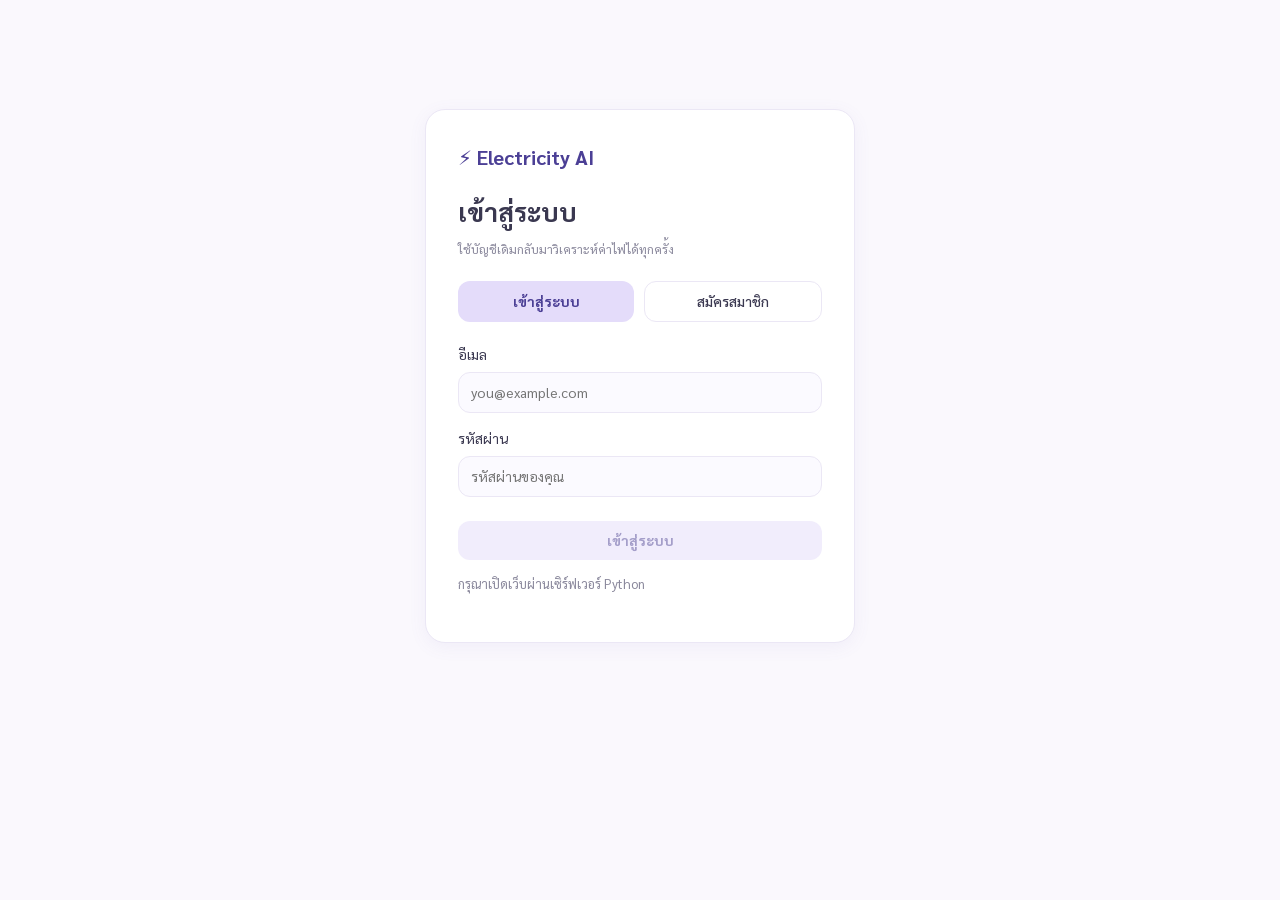
==== login.html @ c3a17f83 "Add files via upload" ====
<!DOCTYPE html>
<html lang="th"><head><meta charset="utf-8">
<meta name="viewport" content="width=device-width, initial-scale=1, viewport-fit=cover">
<title>เข้าสู่ระบบ — Electricity AI</title>
<link rel="preconnect" href="https://fonts.googleapis.com"><link rel="stylesheet" href="https://fonts.googleapis.com/css2?family=Sarabun:wght@400;500;700&display=swap">
<link rel="stylesheet" href="style.css"></head><body>
<section id="authPage" class="auth-page" aria-labelledby="authTitle">
  <div class="card auth-card">
    <div class="auth-brand">⚡ Electricity AI</div>
    <h1 id="authTitle">เข้าสู่ระบบ</h1>
    <p class="note" id="authIntro">ใช้บัญชีเดิมกลับมาวิเคราะห์ค่าไฟได้ทุกครั้ง</p>
    <div class="auth-tabs" role="group" aria-label="เลือกเข้าสู่ระบบหรือสมัครสมาชิก">
      <button type="button" id="loginTab" aria-pressed="true">เข้าสู่ระบบ</button>
      <button type="button" id="registerTab" class="g" aria-pressed="false">สมัครสมาชิก</button>
    </div>
    <form id="authForm">
      <div id="nameField" hidden><label for="authName">ชื่อที่ใช้แสดง</label><input id="authName" maxlength="80" autocomplete="nickname"></div>
      <label for="authEmail">อีเมล</label><input id="authEmail" type="email" required maxlength="254" autocomplete="username" placeholder="you@example.com">
      <label for="authPassword">รหัสผ่าน</label><input id="authPassword" type="password" required minlength="1" maxlength="4096" autocomplete="current-password" placeholder="รหัสผ่านของคุณ">
      <div id="confirmField" hidden><label for="authConfirm">ยืนยันรหัสผ่าน</label><input id="authConfirm" type="password" minlength="8" maxlength="128" autocomplete="new-password"></div>
      <button type="submit" id="authSubmit" disabled>เข้าสู่ระบบ</button>
    </form>
    <p id="authMessage" class="auth-message" role="status" aria-live="polite">กำลังเชื่อมต่อ...</p>
  </div>
</section>
<script src="bridge.js"></script><script src="login.js"></script></body></html>
---- style.css ----
:root{box-sizing:border-box;padding-top:env(safe-area-inset-top,0px);padding-bottom:env(safe-area-inset-bottom,0px);
--bg:#faf8fd;--card:#fff;--tx:#3a3850;--mu:#8a889c;--bd:#ebe7f5;--field:#fbfaff;
--ac:#f5bfa5;--bl:#a9c9f0;--gr:#3f8f6b;--pr:#e4dcfa;--prt:#4b3f95;--prh:#d8cef7;
--t1:#f1ecfd;--t2:#e7f5ee;--t3:#fdf0e8;--t4:#e8f1fc;--sh:0 4px 18px rgba(120,100,190,.07)}
@media (prefers-color-scheme:dark){:root:not([data-theme="light"]){--bg:#1a1826;--card:#242235;--tx:#ebe8f7;--mu:#a19fb6;--bd:#34314a;--field:#1e1c2e;--ac:#e9a98c;--bl:#7fa8d9;--gr:#6fcaa0;--pr:#4a4280;--prt:#ece7ff;--prh:#585094;--t1:#2b2843;--t2:#22322f;--t3:#382d2d;--t4:#232e42;--sh:none}}
:root[data-theme="dark"]{--bg:#1a1826;--card:#242235;--tx:#ebe8f7;--mu:#a19fb6;--bd:#34314a;--field:#1e1c2e;--ac:#e9a98c;--bl:#7fa8d9;--gr:#6fcaa0;--pr:#4a4280;--prt:#ece7ff;--prh:#585094;--t1:#2b2843;--t2:#22322f;--t3:#382d2d;--t4:#232e42;--sh:none}
*{box-sizing:border-box}
body{margin:auto;background:var(--bg);color:var(--tx);font-family:"Sarabun","Noto Sans Thai","Noto Sans",system-ui,sans-serif;padding:0 16px 32px;max-width:860px;line-height:1.5}
nav{position:sticky;top:env(safe-area-inset-top,0px);z-index:5;display:flex;gap:4px;margin:12px 0 16px;padding:5px;background:var(--card);border:1px solid var(--bd);border-radius:999px;box-shadow:var(--sh)}
nav button{flex:1;background:transparent;color:var(--mu);border:0;border-radius:999px;font-weight:500;padding:9px 6px;font-size:14px}
nav button:hover{background:var(--t1)}nav button.on{background:var(--pr);color:var(--prt);font-weight:700}
h2{font-size:16px;font-weight:700;margin:0 0 12px}
.card{background:var(--card);border:1px solid var(--bd);border-radius:20px;padding:18px;margin-bottom:14px;box-shadow:var(--sh)}
input,select,button,textarea{font:inherit;font-size:14px;padding:9px 12px;border-radius:12px;border:1px solid var(--bd);background:var(--field);color:var(--tx);transition:background .15s,border-color .15s,box-shadow .15s}
input:focus,select:focus,textarea:focus{outline:none;border-color:var(--prt);box-shadow:0 0 0 3px var(--pr)}
button:focus-visible{outline:2px solid var(--prt);outline-offset:2px}
button{cursor:pointer;background:var(--pr);color:var(--prt);border:0;font-weight:700;padding:9px 16px}
button:hover:not(:disabled){background:var(--prh)}
button.g{background:var(--card);color:var(--tx);border:1px solid var(--bd);font-weight:500}button.g:hover:not(:disabled){background:var(--t1)}
button:disabled{opacity:.5;cursor:not-allowed}
.note{font-size:12.5px;color:var(--mu);margin-top:8px;line-height:1.6}
.row{display:flex;gap:8px;align-items:center;margin:8px 0;flex-wrap:wrap}.row small{color:var(--mu)}
.row input{width:90px}.row input.n{width:130px}
.grid{display:grid;grid-template-columns:repeat(auto-fit,minmax(170px,1fr));gap:12px;margin-bottom:14px}
.grid>.card{border:0;box-shadow:none;background:var(--t1)}
.grid>.card:nth-child(2){background:var(--t2)}.grid>.card:nth-child(3){background:var(--t3)}.grid>.card:nth-child(4){background:var(--t4)}
.k{font-size:12.5px;color:var(--mu)}.v{font-size:26px;font-weight:700;margin:2px 0}
#log{max-height:320px;overflow-y:auto;display:flex;flex-direction:column;gap:8px;margin-bottom:10px}
.m{padding:10px 14px;border-radius:18px;font-size:14px;line-height:1.6;white-space:pre-wrap;max-width:92%}
.u{align-self:flex-end;background:var(--pr);color:var(--prt);border-bottom-right-radius:6px}
.a{align-self:flex-start;background:var(--t4);border-bottom-left-radius:6px}
.chips{display:flex;gap:8px;flex-wrap:wrap;margin-bottom:10px}.chips button{font-size:13px;padding:6px 14px;border-radius:999px;background:var(--t3);color:var(--tx);font-weight:500}
.chips button:hover{background:var(--ac)}
svg{width:100%;height:auto;display:block}
.ai{background:linear-gradient(180deg,var(--t1),var(--card) 60%)}
.t{font-size:14px;line-height:1.75;white-space:pre-wrap}[hidden]{display:none!important}
.tip{background:var(--t2);border-radius:14px;padding:12px 14px;margin:10px 0;font-size:14px;line-height:1.6;overflow:hidden}.tip b.s{color:var(--gr)}
input[type=file]{padding:7px;background:var(--card)}
input[type=file]::file-selector-button{border:0;background:var(--pr);color:var(--prt);border-radius:8px;padding:5px 12px;margin-right:10px;font:inherit;font-weight:700;cursor:pointer}
#nt{flex:0 0 auto;padding:9px 16px}input[type=color]{width:48px!important;height:38px;padding:3px;cursor:pointer}button.sw{width:30px;height:30px;padding:0;border-radius:50%;border:2px solid var(--card)!important;box-shadow:0 0 0 1px var(--bd)}button.sw:hover:not(:disabled){transform:scale(1.12)}button.on2{background:var(--pr);color:var(--prt);font-weight:700}
@media (max-width:520px){body{padding:0 12px 24px}.card{padding:14px;border-radius:18px}.row input.n{width:110px}}
.lk{cursor:pointer;transition:transform .15s}.lk:hover{transform:translateY(-2px)}nav{overflow-x:auto}nav button{white-space:nowrap}@media (max-width:520px){nav button{padding:9px 8px;font-size:13px}}
.room{position:relative;height:300px;border:1px solid var(--bd);border-radius:18px;overflow:hidden;background:linear-gradient(var(--t4) 0 58%,var(--bd) 58% 60%,var(--t3) 60% 100%);user-select:none;touch-action:none}
.room .it{position:absolute;transform:translate(-50%,-50%);text-align:center;cursor:grab;touch-action:none;padding:4px 6px;border-radius:14px;line-height:1.1}
.room .it span{font-size:34px;display:block}.room .it small{font-size:11px;background:var(--card);border-radius:8px;padding:1px 6px}
.room .it.sel{outline:2px solid var(--prt);background:var(--pr)}.room .dc{position:absolute;font-size:38px;pointer-events:none}
.pal{display:flex;gap:6px;flex-wrap:wrap;margin-top:10px}.pal button{display:flex;flex-direction:column;align-items:center;font-size:11px;padding:6px 8px;min-width:58px;font-weight:500}.pal button b{font-size:22px;font-weight:400}
.stats{display:grid;grid-template-columns:repeat(3,1fr);gap:8px;margin-bottom:12px}
.chip2{display:flex;gap:8px;align-items:center;background:var(--card);border:1px solid var(--bd);border-radius:14px;padding:10px 12px}
.chip2>span{font-size:22px}.chip2 b{font-size:18px}.chip2 small{display:block;font-size:11px;opacity:.7}.chip2.bad{border-color:#ef4444;background:rgba(239,68,68,.08)}
.stage{padding:12px}.tb{display:flex;justify-content:space-between;align-items:center;gap:8px;margin-bottom:8px;flex-wrap:wrap}
.tools{display:flex;gap:6px;flex-wrap:wrap}.tools button{padding:6px 10px;font-size:13px}
.selbar{display:flex;gap:6px;align-items:center;flex-wrap:wrap;min-height:40px;margin:10px 0 4px;padding:6px 10px;background:var(--t4);border-radius:12px;font-size:13px}.selbar .sp{flex:1}.selbar .sm{padding:3px 9px;font-size:13px}
.tabs{display:flex;gap:6px;margin:10px 0 6px}.tab{border-radius:999px;padding:6px 14px;font-size:13px;border:1px solid var(--bd);background:var(--card);color:inherit;cursor:pointer}.tab.on{background:var(--pr);color:var(--prt);font-weight:600;border-color:transparent}
.pal{flex-wrap:nowrap;overflow-x:auto;padding-bottom:6px;margin-top:0}
.pi{flex:0 0 auto;display:flex;flex-direction:column;align-items:center;min-width:68px;padding:8px;border-radius:14px;border:1px solid var(--bd);background:var(--card);color:inherit;font-size:11px;cursor:pointer}.pi b{font-size:24px;font-weight:400}.pi small{opacity:.6}.pi:hover{background:var(--t4)}
details.card>summary{cursor:pointer;font-size:15px}
@media (max-width:520px){.stats{grid-template-columns:1fr 1fr 1fr}.chip2{padding:8px;gap:6px}.chip2 b{font-size:15px}}
.stage{position:relative;color:#4a3b2a;background:#fbf3e4;background-image:radial-gradient(#dccaa6 1px,transparent 1.3px);background-size:14px 14px;border:1px solid #eadcc0;box-shadow:0 6px 18px rgba(120,90,40,.15)}
.stage::before,.stage::after{content:"";position:absolute;top:-9px;width:72px;height:20px;opacity:.85}
.stage::before{left:26px;background:#ffb3c6;transform:rotate(-4deg)}.stage::after{right:26px;background:#ffe08a;transform:rotate(3deg)}
.stage h2{color:#4a3b2a}.stage .note{color:#7a6650}
.stage .tools button,.stage .selbar .g,.stage .selbar .sm{background:#fff;color:#4a3b2a;border:1px solid #e6d9bf}
.stage .selbar{background:rgba(255,255,255,.75)}
.stage .tab{background:#fff;color:#4a3b2a;border-color:#e6d9bf}.stage .tab.on{background:#ffd9a8;color:#7a4a12}
.stage .pi{background:#fff;border:1px solid #efe3c8;color:#4a3b2a;box-shadow:0 2px 0 #eadcc0;transition:transform .15s}
.stage .pi:hover{background:#fff;transform:translateY(-3px) rotate(-2deg)}.stage .pi:active{transform:scale(.92)}
.stage .pi b{filter:drop-shadow(0 0 1px #fff) drop-shadow(0 1px 1px rgba(0,0,0,.3))}
@media (prefers-reduced-motion:reduce){*{transition:none!important}}
.hw{display:grid;grid-template-columns:minmax(0,1fr);grid-template-areas:"c" "s" "m";gap:14px;margin-bottom:14px}
.hw>.card{margin-bottom:0}.hw>.stats{grid-area:c;margin:0;align-self:start}.hw>.stage{grid-area:s}#mini{grid-area:m;align-self:start}
@media (min-width:760px){.hw{grid-template-columns:minmax(0,1fr) 220px;grid-template-areas:"c c" "s m"}}
@media (min-width:1100px){.hw{grid-template-columns:230px minmax(0,1fr) 230px;grid-template-areas:"m s c"}.hw>.stats{grid-template-columns:1fr}}
body{max-width:1360px}nav,#thm,section:not(#p0),#dtl,#hub{max-width:860px;margin-left:auto;margin-right:auto}
/* Account screens share the existing page theme. */
.auth-page { min-height: 85vh; display: grid; place-items: center; padding: 24px 12px; }
.auth-page[hidden], #appShell[hidden] { display: none !important; }
.auth-card { width: 100%; max-width: 430px; padding: 32px; box-sizing: border-box; }
.auth-brand { color: var(--prt); font-weight: 700; font-size: 20px; margin-bottom: 20px; }
.auth-card h1 { font-size: 26px; margin: 0 0 8px; }
.auth-tabs { display: flex; gap: 10px; margin: 22px 0; }
.auth-tabs button { flex: 1; }
.auth-card label { display: block; margin: 15px 0 7px; font-size: 14px; }
.auth-card input { width: 100%; box-sizing: border-box; }
.auth-card button[type="submit"] { width: 100%; margin-top: 24px; }
.auth-message { min-height: 24px; color: var(--mu); font-size: 13px; line-height: 1.7; }
.account-bar { display: flex; align-items: center; gap: 12px; padding: 8px 4px 18px; font-size: 14px; }
.account-bar > span:first-child { font-weight: 700; margin-right: auto; }
.account-bar #accountName { overflow-wrap: anywhere; }
@media (max-width: 480px) { .auth-card { padding: 24px 20px; } .account-bar { flex-wrap: wrap; } }
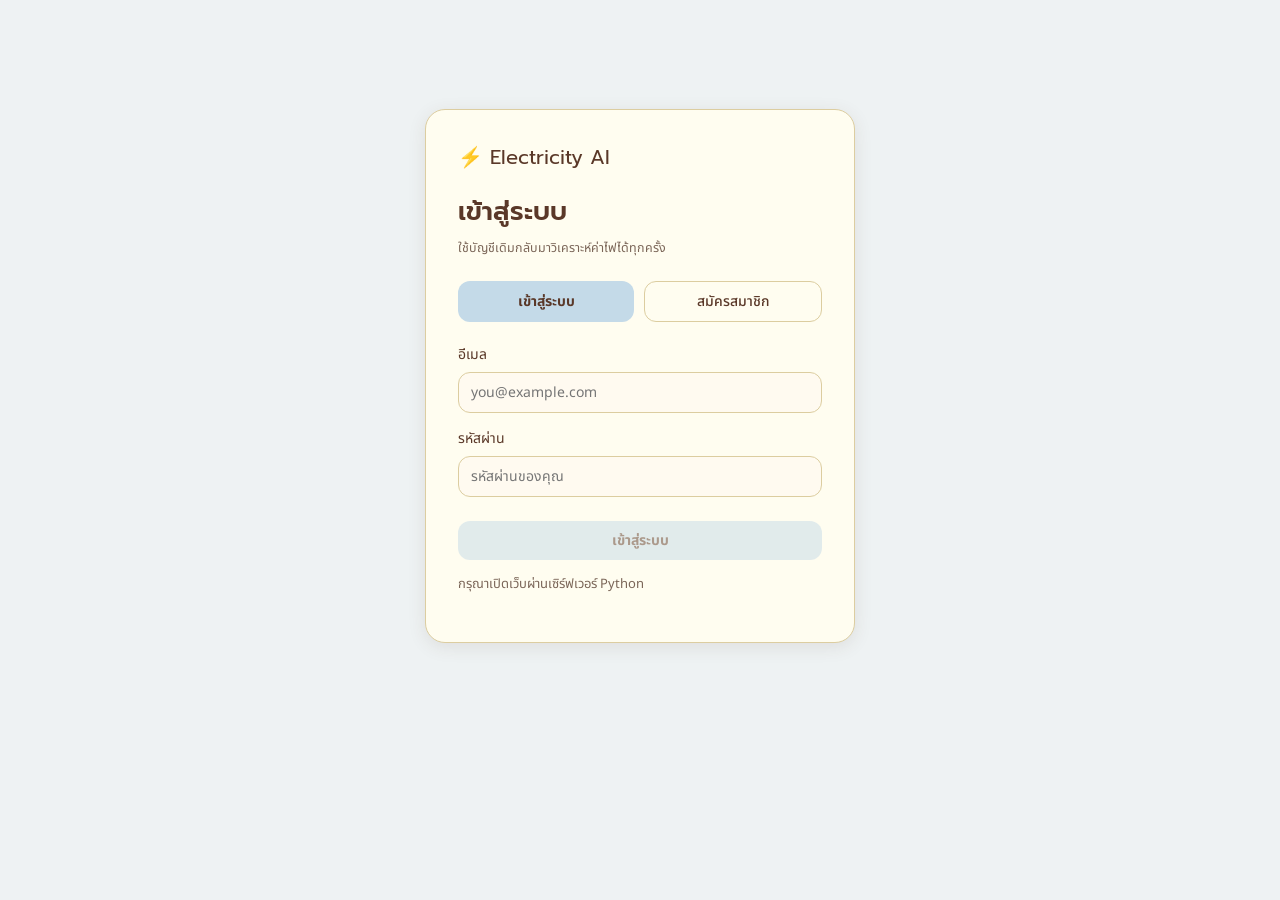
==== commit 03bdb44f: "Add files via upload" ====
--- a/login.html
+++ b/login.html
@@ -2,7 +2,7 @@
 <html lang="th"><head><meta charset="utf-8">
 <meta name="viewport" content="width=device-width, initial-scale=1, viewport-fit=cover">
 <title>เข้าสู่ระบบ — Electricity AI</title>
-<link rel="preconnect" href="https://fonts.googleapis.com"><link rel="stylesheet" href="https://fonts.googleapis.com/css2?family=Sarabun:wght@400;500;700&display=swap">
+<link rel="preconnect" href="https://fonts.googleapis.com"><link rel="stylesheet" href="https://fonts.googleapis.com/css2?family=Noto+Sans+Thai:wght@400;500;700&family=Prompt:wght@400;500;600&display=swap">
 <link rel="stylesheet" href="style.css"></head><body>
 <section id="authPage" class="auth-page" aria-labelledby="authTitle">
   <div class="card auth-card">
--- a/style.css
+++ b/style.css
@@ -1,11 +1,10 @@
 :root{box-sizing:border-box;padding-top:env(safe-area-inset-top,0px);padding-bottom:env(safe-area-inset-bottom,0px);
---bg:#faf8fd;--card:#fff;--tx:#3a3850;--mu:#8a889c;--bd:#ebe7f5;--field:#fbfaff;
---ac:#f5bfa5;--bl:#a9c9f0;--gr:#3f8f6b;--pr:#e4dcfa;--prt:#4b3f95;--prh:#d8cef7;
---t1:#f1ecfd;--t2:#e7f5ee;--t3:#fdf0e8;--t4:#e8f1fc;--sh:0 4px 18px rgba(120,100,190,.07)}
-@media (prefers-color-scheme:dark){:root:not([data-theme="light"]){--bg:#1a1826;--card:#242235;--tx:#ebe8f7;--mu:#a19fb6;--bd:#34314a;--field:#1e1c2e;--ac:#e9a98c;--bl:#7fa8d9;--gr:#6fcaa0;--pr:#4a4280;--prt:#ece7ff;--prh:#585094;--t1:#2b2843;--t2:#22322f;--t3:#382d2d;--t4:#232e42;--sh:none}}
-:root[data-theme="dark"]{--bg:#1a1826;--card:#242235;--tx:#ebe8f7;--mu:#a19fb6;--bd:#34314a;--field:#1e1c2e;--ac:#e9a98c;--bl:#7fa8d9;--gr:#6fcaa0;--pr:#4a4280;--prt:#ece7ff;--prh:#585094;--t1:#2b2843;--t2:#22322f;--t3:#382d2d;--t4:#232e42;--sh:none}
+--bg:#feefb8;--card:#fffdf0;--tx:#5a3828;--mu:#7b6658;--bd:#dccda0;--field:#fffaf0;
+--ac:#5a3828;--bl:#c4dae8;--gr:#5a3828;--pr:#c4dae8;--prt:#5a3828;--prh:#b5cfdf;
+--t1:#feefb8;--t2:#c4dae8;--t3:#f6e6a7;--t4:#e6f0f4;--sh:0 4px 18px rgba(90,56,40,.10);--side:#c4dae8;--navbg:#5a3828;--main:#eef2f3;--kpi:#feefb8;--graph-actual:#c4dae8;--graph-forecast:#feefb8;--graph-accent:#5a3828}
+:root[data-theme="dark"]{--bg:#241a15;--card:#30231c;--tx:#feefb8;--mu:#d7c7b9;--bd:#60493b;--field:#2a1e18;--ac:#c4dae8;--bl:#c4dae8;--gr:#c4dae8;--pr:#c4dae8;--prt:#5a3828;--prh:#a9c5d5;--t1:#3a2b22;--t2:#243640;--t3:#453525;--t4:#2c3d45;--sh:none;--side:#1e2c33;--navbg:#5a3828;--main:#181512;--kpi:#3a2b22;--graph-actual:#c4dae8;--graph-forecast:#feefb8;--graph-accent:#5a3828}
 *{box-sizing:border-box}
-body{margin:auto;background:var(--bg);color:var(--tx);font-family:"Sarabun","Noto Sans Thai","Noto Sans",system-ui,sans-serif;padding:0 16px 32px;max-width:860px;line-height:1.5}
+body{margin:auto;background:var(--bg);color:var(--tx);font-family:"Noto Sans Thai","Sarabun","Noto Sans",system-ui,sans-serif;padding:0 16px 32px;max-width:860px;line-height:1.5}
 nav{position:sticky;top:env(safe-area-inset-top,0px);z-index:5;display:flex;gap:4px;margin:12px 0 16px;padding:5px;background:var(--card);border:1px solid var(--bd);border-radius:999px;box-shadow:var(--sh)}
 nav button{flex:1;background:transparent;color:var(--mu);border:0;border-radius:999px;font-weight:500;padding:9px 6px;font-size:14px}
 nav button:hover{background:var(--t1)}nav button.on{background:var(--pr);color:var(--prt);font-weight:700}
@@ -32,7 +31,7 @@
 .chips{display:flex;gap:8px;flex-wrap:wrap;margin-bottom:10px}.chips button{font-size:13px;padding:6px 14px;border-radius:999px;background:var(--t3);color:var(--tx);font-weight:500}
 .chips button:hover{background:var(--ac)}
 svg{width:100%;height:auto;display:block}
-.ai{background:linear-gradient(180deg,var(--t1),var(--card) 60%)}
+.ai{background:var(--card)}
 .t{font-size:14px;line-height:1.75;white-space:pre-wrap}[hidden]{display:none!important}
 .tip{background:var(--t2);border-radius:14px;padding:12px 14px;margin:10px 0;font-size:14px;line-height:1.6;overflow:hidden}.tip b.s{color:var(--gr)}
 input[type=file]{padding:7px;background:var(--card)}
@@ -40,7 +39,7 @@
 #nt{flex:0 0 auto;padding:9px 16px}input[type=color]{width:48px!important;height:38px;padding:3px;cursor:pointer}button.sw{width:30px;height:30px;padding:0;border-radius:50%;border:2px solid var(--card)!important;box-shadow:0 0 0 1px var(--bd)}button.sw:hover:not(:disabled){transform:scale(1.12)}button.on2{background:var(--pr);color:var(--prt);font-weight:700}
 @media (max-width:520px){body{padding:0 12px 24px}.card{padding:14px;border-radius:18px}.row input.n{width:110px}}
 .lk{cursor:pointer;transition:transform .15s}.lk:hover{transform:translateY(-2px)}nav{overflow-x:auto}nav button{white-space:nowrap}@media (max-width:520px){nav button{padding:9px 8px;font-size:13px}}
-.room{position:relative;height:300px;border:1px solid var(--bd);border-radius:18px;overflow:hidden;background:linear-gradient(var(--t4) 0 58%,var(--bd) 58% 60%,var(--t3) 60% 100%);user-select:none;touch-action:none}
+.room{position:relative;height:300px;border:1px solid var(--bd);border-radius:18px;overflow:hidden;background:var(--t4);user-select:none;touch-action:none}
 .room .it{position:absolute;transform:translate(-50%,-50%);text-align:center;cursor:grab;touch-action:none;padding:4px 6px;border-radius:14px;line-height:1.1}
 .room .it span{font-size:34px;display:block}.room .it small{font-size:11px;background:var(--card);border-radius:8px;padding:1px 6px}
 .room .it.sel{outline:2px solid var(--prt);background:var(--pr)}.room .dc{position:absolute;font-size:38px;pointer-events:none}
@@ -67,11 +66,10 @@
 .stage .pi:hover{background:#fff;transform:translateY(-3px) rotate(-2deg)}.stage .pi:active{transform:scale(.92)}
 .stage .pi b{filter:drop-shadow(0 0 1px #fff) drop-shadow(0 1px 1px rgba(0,0,0,.3))}
 @media (prefers-reduced-motion:reduce){*{transition:none!important}}
-.hw{display:grid;grid-template-columns:minmax(0,1fr);grid-template-areas:"c" "s" "m";gap:14px;margin-bottom:14px}
+.hw{display:grid;grid-template-columns:minmax(0,1fr);grid-template-areas:"s";gap:14px;margin-bottom:14px}
 .hw>.card{margin-bottom:0}.hw>.stats{grid-area:c;margin:0;align-self:start}.hw>.stage{grid-area:s}#mini{grid-area:m;align-self:start}
-@media (min-width:760px){.hw{grid-template-columns:minmax(0,1fr) 220px;grid-template-areas:"c c" "s m"}}
-@media (min-width:1100px){.hw{grid-template-columns:230px minmax(0,1fr) 230px;grid-template-areas:"m s c"}.hw>.stats{grid-template-columns:1fr}}
-body{max-width:1360px}nav,#thm,section:not(#p0),#dtl,#hub{max-width:860px;margin-left:auto;margin-right:auto}
+@media (min-width:1000px){.hw{grid-template-columns:minmax(0,1fr);grid-template-areas:"s"}}
+@media (min-width:1400px){.hw{grid-template-columns:minmax(0,1fr);grid-template-areas:"s"}.hw>.stats{grid-template-columns:1fr}}
 /* Account screens share the existing page theme. */
 .auth-page { min-height: 85vh; display: grid; place-items: center; padding: 24px 12px; }
 .auth-page[hidden], #appShell[hidden] { display: none !important; }
@@ -88,3 +86,72 @@
 .account-bar > span:first-child { font-weight: 700; margin-right: auto; }
 .account-bar #accountName { overflow-wrap: anywhere; }
 @media (max-width: 480px) { .auth-card { padding: 24px 20px; } .account-bar { flex-wrap: wrap; } }
+
+/* ===== Sidebar layout ===== */
+html{background:var(--main)}
+body{margin:0;padding:0;max-width:none;background:var(--main)}
+#appShell{display:grid;grid-template-columns:250px minmax(0,1fr);min-height:100vh}
+.side{position:sticky;top:0;align-self:start;height:100vh;height:100dvh;overflow-y:auto;display:flex;flex-direction:column;padding:14px 12px 18px;background:var(--side);z-index:10}
+.side svg{width:30px;height:30px}
+.side-top{display:flex;justify-content:space-between;align-items:center;gap:8px}
+.brand{font-family:"Prompt","Noto Sans Thai",sans-serif;font-weight:400;font-size:20px;letter-spacing:.5px;color:var(--tx)}
+#nt{width:48px;height:48px;padding:0;border-radius:10px;background:#fff;color:#000;font-size:24px;line-height:1}
+#nt:hover:not(:disabled){background:#f4eefc}
+.side nav{position:static;flex-direction:column;gap:0;margin:14px 0 0;padding:0 0 8px;background:var(--navbg);border:0;border-radius:6px;box-shadow:none;overflow:visible}
+.side nav::before{content:"General";display:block;padding:16px 18px 10px;font-size:20px;color:#8d8b97}
+.side nav button{flex:none;position:relative;width:100%;padding:20px 12px 20px 64px;background:transparent;color:#fff;border-radius:0;font-family:"Prompt","Noto Sans Thai",sans-serif;font-size:20px;font-weight:400;text-align:center;white-space:normal}
+.side nav button:hover{background:rgba(255,255,255,.08)}
+.side nav button.on{background:rgba(255,255,255,.07);color:#fff;font-weight:400}
+.side nav button::before{content:"";position:absolute;left:30px;top:50%;width:28px;height:28px;transform:translateY(-50%);background:url("data:image/svg+xml;utf8,<svg xmlns='http://www.w3.org/2000/svg' viewBox='0 0 24 24' fill='none' stroke='%23e9b8cc' stroke-width='2'><rect x='3' y='3' width='7' height='7' rx='2'/><rect x='14' y='3' width='7' height='7' rx='2'/><rect x='3' y='14' width='7' height='7' rx='2'/><rect x='14' y='14' width='7' height='7' rx='2'/></svg>") center/contain no-repeat}
+.side nav button.on::after{content:"";position:absolute;left:12px;top:28%;bottom:28%;width:3px;border-radius:2px;background:#e9b8cc}
+.side-foot{margin-top:auto;padding-top:18px;display:flex;align-items:center}
+#logoutButton{width:52px;height:52px;padding:0;border:0;border-radius:50%;background:transparent;color:var(--tx);display:grid;place-items:center}
+#logoutButton:hover:not(:disabled){background:rgba(0,0,0,.08)}
+.main{min-width:0;padding:18px 28px 120px;overflow-x:hidden}
+#thm,section:not(#p0),#dtl,#hub,.hero{width:min(100%,980px);margin-left:auto;margin-right:auto}
+.hero{display:none;margin-bottom:16px;padding:26px 32px;border-radius:6px;background:#e2f0fd;color:#14121f;font-size:clamp(26px,4vw,44px);font-weight:700;line-height:1.25;overflow-wrap:anywhere}
+@media (prefers-color-scheme:dark){:root:not([data-theme="light"]) .hero{background:var(--t4);color:var(--tx)}}
+:root[data-theme="dark"] .hero{background:var(--t4);color:var(--tx)}
+body:has(#n2.on) .hero{display:block}
+.hero:has(#accountName:empty){display:none!important}
+.hero #accountName::before{content:"สวัสดี, "}
+.grid>.card:nth-child(n){background:var(--kpi);text-align:center}
+.dashboard-kpis{display:grid;grid-template-columns:repeat(3,minmax(0,1fr));gap:12px;margin-bottom:14px}
+.dash-kpi{min-width:0;text-align:left;border:0;border-radius:18px;padding:16px 18px;display:flex;flex-direction:column;gap:2px;box-shadow:none;cursor:default;color:#5a3828}
+.dash-kpi .v{font-size:24px}
+.kpi-unit{background:#5a3828;color:#feefb8}.kpi-unit .k{color:#feefb8}.kpi-actual{background:#c4dae8;color:#5a3828}.kpi-forecast{background:#feefb8;color:#5a3828}
+.dash-kpi:focus-visible{outline:3px solid #5a3828;outline-offset:2px}
+.dashboard-chart{overflow:hidden}.dash-svg{width:100%;height:auto;display:block;overflow:visible}.dash-bar{cursor:pointer;transition:opacity .15s,filter .15s}.dash-bar:hover,.dash-bar:focus,.dash-bar.selected{filter:brightness(.92);stroke:#5a3828;stroke-width:2}
+.user-add-panel{margin-top:12px;padding:10px 12px;background:var(--t4);border-radius:14px}
+.user-appliances-head{margin-bottom:14px}
+.fab{position:fixed;right:22px;bottom:calc(22px + env(safe-area-inset-bottom,0px));width:76px;height:76px;padding:0;border-radius:50%;background:#000;color:#fff;font-family:"Prompt","Noto Sans Thai",sans-serif;font-size:22px;font-weight:400;box-shadow:0 8px 22px rgba(0,0,0,.28);z-index:20}
+.fab:hover:not(:disabled){background:#2a2a2a}
+.aipanel{position:fixed;right:22px;bottom:calc(112px + env(safe-area-inset-bottom,0px));width:min(430px,calc(100vw - 28px));max-height:70vh;overflow-y:auto;z-index:25;border-radius:20px;box-shadow:0 12px 36px rgba(0,0,0,.25)}
+.aipanel>.card{margin:0}
+@media (max-width:860px){.dashboard-kpis{grid-template-columns:1fr}.main{padding-left:14px;padding-right:14px}.aipanel{right:14px;bottom:calc(92px + env(safe-area-inset-bottom,0px))}}
+.auth-brand{font-family:"Prompt","Noto Sans Thai",sans-serif;font-weight:400}
+@media (max-width:860px){
+#appShell{grid-template-columns:minmax(0,1fr)}
+.side{height:auto;flex-direction:row;flex-wrap:wrap;align-items:center;gap:8px;padding:10px 12px}
+.side-top{flex:1}
+.side-foot{margin:0;padding:0;order:2}
+.side nav{order:3;flex-direction:row;width:100%;margin:2px 0 0;padding:0;overflow-x:auto}
+.side nav::before{display:none}
+.side nav button{width:auto;flex:0 0 auto;padding:14px 16px 14px 46px;font-size:16px;white-space:nowrap}
+.side nav button::before{left:14px;width:22px;height:22px}
+.side nav button.on::after{left:6px;top:24%;bottom:24%}
+#nt,#logoutButton{width:44px;height:44px}
+.main{padding:14px 12px 110px}
+.fab{width:64px;height:64px;right:14px;font-size:18px}
+}
+
+.hw>.stats{display:none!important}
+
+/* Display font for headings, numbers and navigation */
+h1,h2,.v,.dash-kpi .v,.brand,.auth-brand,.fab,.side nav button,.tab{font-family:"Prompt","Noto Sans Thai",sans-serif}
+h1,h2{font-weight:600;letter-spacing:0}
+.side nav button,.brand{font-weight:500}
+.share-row{display:flex;align-items:center;gap:8px;margin:7px 0;font-size:12.5px}
+.share-name{width:110px;color:var(--tx)}
+.share-track{flex:1;background:color-mix(in srgb,var(--tx) 9%,transparent);border-radius:9px;overflow:hidden}
+.share-bar{height:18px;border-radius:9px}
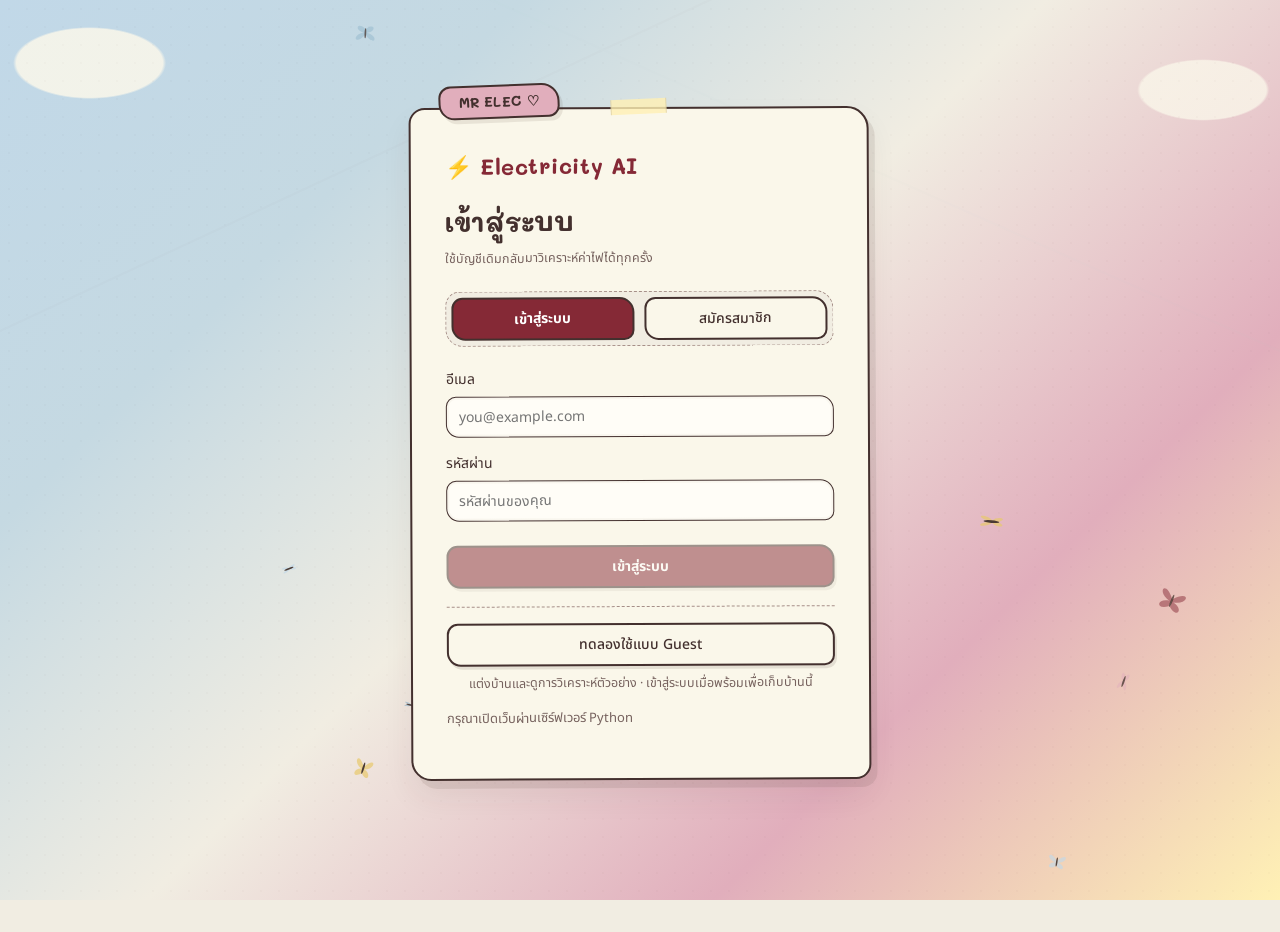
==== commit 8741d470: "Add files via upload" ====
--- a/login.html
+++ b/login.html
@@ -2,7 +2,7 @@
 <html lang="th"><head><meta charset="utf-8">
 <meta name="viewport" content="width=device-width, initial-scale=1, viewport-fit=cover">
 <title>เข้าสู่ระบบ — Electricity AI</title>
-<link rel="preconnect" href="https://fonts.googleapis.com"><link rel="stylesheet" href="https://fonts.googleapis.com/css2?family=Noto+Sans+Thai:wght@400;500;700&family=Prompt:wght@400;500;600&display=swap">
+<link rel="preconnect" href="https://fonts.googleapis.com"><link rel="stylesheet" href="https://fonts.googleapis.com/css2?family=Mali:wght@600;700&family=Noto+Sans+Thai:wght@400;500;600;700;800&family=Sarabun:wght@400;500;700&display=swap">
 <link rel="stylesheet" href="style.css"></head><body>
 <section id="authPage" class="auth-page" aria-labelledby="authTitle">
   <div class="card auth-card">
@@ -20,7 +20,8 @@
       <div id="confirmField" hidden><label for="authConfirm">ยืนยันรหัสผ่าน</label><input id="authConfirm" type="password" minlength="8" maxlength="128" autocomplete="new-password"></div>
       <button type="submit" id="authSubmit" disabled>เข้าสู่ระบบ</button>
     </form>
+    <div class="guest-entry"><button type="button" id="standaloneGuestButton" class="g">ทดลองใช้แบบ Guest</button><p class="note">แต่งบ้านและดูการวิเคราะห์ตัวอย่าง · เข้าสู่ระบบเมื่อพร้อมเพื่อเก็บบ้านนี้</p></div>
     <p id="authMessage" class="auth-message" role="status" aria-live="polite">กำลังเชื่อมต่อ...</p>
   </div>
 </section>
-<script src="bridge.js"></script><script src="login.js"></script></body></html>
+<script src="bridge.js"></script><script src="login.js"></script><script src="butterflies.js" defer></script></body></html>
--- a/style.css
+++ b/style.css
@@ -1,17 +1,72 @@
+/* =========================================================
+   PALETTE — แก้สีทั้งเว็บที่ไฟล์นี้ไฟล์เดียว
+   ทุกไฟล์ (style.css, welcome.css, landing.css, index.html ฯลฯ)
+   อ้างสีผ่านตัวแปรด้านล่างนี้เท่านั้น
+========================================================= */
+:root{
+  /* ---- สีหลัก ---- */
+  --primal1:#501E17;   /* primal color 1 : น้ำตาลเข้ม (ปุ่ม, หัวข้อ, ตัวอักษรเน้น) */
+  --primal2:#F17424;   /* primal color 2 : ส้ม (ไฮไลต์, แท็บที่เลือก, CTA) */
+  --pink:#EDB6D3;      /* ชมพู (พื้นการ์ดอ่อน, ตกแต่ง) */
+
+  /* ---- สีรอง ---- */
+  --second1:#F3D36A;   /* second color 1 : เหลือง (ขอบ, พื้นอ่อน, ตกแต่ง) */
+  --second2:#A5BAE7;   /* second color 2 : ฟ้าม่วง (การ์ด, ฟองแชต AI) */
+
+  /* ---- สีกราฟ ---- */
+  --graph1:#F17424;    /* graph 1 : แท่งข้อมูลจริง / แถบประวัติ */
+  --graph2:#A5BAE7;    /* graph 2 : แท่งพยากรณ์ / แถบเดือนสูงสุด */
+
+  /* ---- พื้นหลังหน้าเว็บ ---- */
+  --base:#F9EEE8;
+
+  /* ---- สีที่คำนวณจากชุดด้านบน (ไม่ต้องแก้) ---- */
+  --paper:color-mix(in srgb,var(--base) 25%,#fff);
+  --primal1-dark:color-mix(in srgb,var(--primal1) 78%,#000);
+  --ink:color-mix(in srgb,var(--primal1) 35%,#000);
+  --ink-soft:color-mix(in srgb,var(--primal1) 70%,#000);
+  --muted:color-mix(in srgb,var(--primal1) 80%,var(--base));
+  --muted2:color-mix(in srgb,var(--primal1) 60%,var(--base));
+  --primal2-soft:color-mix(in srgb,var(--pink) 28%,#fff);
+  --primal2-tint:color-mix(in srgb,var(--pink) 55%,#fff);
+  --primal2-mid:color-mix(in srgb,var(--pink) 90%,#fff);
+  --second1-soft:color-mix(in srgb,var(--second1) 35%,#fff);
+  --second1-deep:color-mix(in srgb,var(--second1) 85%,var(--primal1));
+  --second2-soft:color-mix(in srgb,var(--second2) 35%,#fff);
+  --second2-mid:color-mix(in srgb,var(--second2) 60%,#fff);
+  --second2-deep:color-mix(in srgb,var(--second2) 80%,#000);
+  --base-deep:color-mix(in srgb,var(--base) 93%,#000);
+  --line:color-mix(in srgb,var(--second1) 65%,#fff);
+  --line-strong:color-mix(in srgb,var(--second1) 90%,var(--primal1));
+  --ink-rose:color-mix(in srgb,var(--ink) 80%,var(--primal2));
+  --primal2-deep:color-mix(in srgb,var(--primal2) 82%,var(--ink));
+  --second2-ink:color-mix(in srgb,var(--second2-deep) 60%,var(--ink));
+
+  /* ---- สีสถานะ (ไม่ใช่ส่วนของธีม: แจ้งเตือน/สำเร็จ) ---- */
+  /* ---- เงาการ์ด ---- */
+  --shadow-card:0 10px 24px color-mix(in srgb,var(--primal1) 16%,transparent),0 2px 6px color-mix(in srgb,var(--primal1) 12%,transparent);
+  --shadow-card-hover:0 14px 30px color-mix(in srgb,var(--primal1) 22%,transparent),0 3px 8px color-mix(in srgb,var(--primal1) 14%,transparent);
+
+  --ok:#3F8F6B;
+  --danger:#E75A50;--danger-dark:#9F342C;--danger-line:#F0B6B0;--danger-soft:#FFF1EF;
+}
+
 :root{box-sizing:border-box;padding-top:env(safe-area-inset-top,0px);padding-bottom:env(safe-area-inset-bottom,0px);
---bg:#feefb8;--card:#fffdf0;--tx:#5a3828;--mu:#7b6658;--bd:#dccda0;--field:#fffaf0;
---ac:#5a3828;--bl:#c4dae8;--gr:#5a3828;--pr:#c4dae8;--prt:#5a3828;--prh:#b5cfdf;
---t1:#feefb8;--t2:#c4dae8;--t3:#f6e6a7;--t4:#e6f0f4;--sh:0 4px 18px rgba(90,56,40,.10);--side:#c4dae8;--navbg:#5a3828;--main:#eef2f3;--kpi:#feefb8;--graph-actual:#c4dae8;--graph-forecast:#feefb8;--graph-accent:#5a3828}
-:root[data-theme="dark"]{--bg:#241a15;--card:#30231c;--tx:#feefb8;--mu:#d7c7b9;--bd:#60493b;--field:#2a1e18;--ac:#c4dae8;--bl:#c4dae8;--gr:#c4dae8;--pr:#c4dae8;--prt:#5a3828;--prh:#a9c5d5;--t1:#3a2b22;--t2:#243640;--t3:#453525;--t4:#2c3d45;--sh:none;--side:#1e2c33;--navbg:#5a3828;--main:#181512;--kpi:#3a2b22;--graph-actual:#c4dae8;--graph-forecast:#feefb8;--graph-accent:#5a3828}
+--bg:var(--base);--card:var(--paper);--tx:var(--ink);--mu:var(--muted);--bd:var(--line);--field:#fff;
+--ac:var(--primal2);--bl:var(--second2);--gr:var(--ok);--pr:var(--primal1);--prt:var(--paper);--prh:var(--primal1-dark);
+--hl:var(--primal2);--hlt:#fff;
+--t1:var(--second2-soft);--t2:var(--second1-soft);--t3:var(--primal2-soft);--t4:var(--base-deep);--sh:0 4px 18px color-mix(in srgb,var(--primal1) 8%,transparent)}
+@media (prefers-color-scheme:dark){:root:not([data-theme="light"]){--bg:color-mix(in srgb,var(--primal1) 22%,#000);--card:color-mix(in srgb,var(--primal1) 34%,#000);--tx:var(--base);--mu:color-mix(in srgb,var(--base) 65%,var(--primal1));--bd:color-mix(in srgb,var(--primal1) 55%,#000);--field:color-mix(in srgb,var(--primal1) 28%,#000);--ac:var(--primal2);--bl:var(--second2);--gr:var(--ok);--pr:var(--second1);--prt:var(--primal1-dark);--prh:var(--second1-deep);--hl:var(--primal2);--hlt:#fff;--t1:color-mix(in srgb,var(--second2) 14%,var(--card));--t2:color-mix(in srgb,var(--second1) 14%,var(--card));--t3:color-mix(in srgb,var(--primal2) 16%,var(--card));--t4:color-mix(in srgb,var(--base) 10%,var(--card));--sh:none}}
+:root[data-theme="dark"]{--bg:color-mix(in srgb,var(--primal1) 22%,#000);--card:color-mix(in srgb,var(--primal1) 34%,#000);--tx:var(--base);--mu:color-mix(in srgb,var(--base) 65%,var(--primal1));--bd:color-mix(in srgb,var(--primal1) 55%,#000);--field:color-mix(in srgb,var(--primal1) 28%,#000);--ac:var(--primal2);--bl:var(--second2);--gr:var(--ok);--pr:var(--second1);--prt:var(--primal1-dark);--prh:var(--second1-deep);--hl:var(--primal2);--hlt:#fff;--t1:color-mix(in srgb,var(--second2) 14%,var(--card));--t2:color-mix(in srgb,var(--second1) 14%,var(--card));--t3:color-mix(in srgb,var(--primal2) 16%,var(--card));--t4:color-mix(in srgb,var(--base) 10%,var(--card));--sh:none}
 *{box-sizing:border-box}
-body{margin:auto;background:var(--bg);color:var(--tx);font-family:"Noto Sans Thai","Sarabun","Noto Sans",system-ui,sans-serif;padding:0 16px 32px;max-width:860px;line-height:1.5}
+body{margin:auto;background:var(--bg);color:var(--tx);font-family:"Sarabun","Noto Sans Thai","Noto Sans",system-ui,sans-serif;padding:0 16px 32px;max-width:860px;line-height:1.5}
 nav{position:sticky;top:env(safe-area-inset-top,0px);z-index:5;display:flex;gap:4px;margin:12px 0 16px;padding:5px;background:var(--card);border:1px solid var(--bd);border-radius:999px;box-shadow:var(--sh)}
 nav button{flex:1;background:transparent;color:var(--mu);border:0;border-radius:999px;font-weight:500;padding:9px 6px;font-size:14px}
-nav button:hover{background:var(--t1)}nav button.on{background:var(--pr);color:var(--prt);font-weight:700}
+nav button:hover{background:var(--t1)}nav button.on{background:var(--hl);color:var(--hlt);font-weight:700}
 h2{font-size:16px;font-weight:700;margin:0 0 12px}
 .card{background:var(--card);border:1px solid var(--bd);border-radius:20px;padding:18px;margin-bottom:14px;box-shadow:var(--sh)}
 input,select,button,textarea{font:inherit;font-size:14px;padding:9px 12px;border-radius:12px;border:1px solid var(--bd);background:var(--field);color:var(--tx);transition:background .15s,border-color .15s,box-shadow .15s}
-input:focus,select:focus,textarea:focus{outline:none;border-color:var(--prt);box-shadow:0 0 0 3px var(--pr)}
+input:focus,select:focus,textarea:focus{outline:none;border-color:var(--hl);box-shadow:0 0 0 3px color-mix(in srgb,var(--hl) 28%,transparent)}
 button:focus-visible{outline:2px solid var(--prt);outline-offset:2px}
 button{cursor:pointer;background:var(--pr);color:var(--prt);border:0;font-weight:700;padding:9px 16px}
 button:hover:not(:disabled){background:var(--prh)}
@@ -21,7 +76,7 @@
 .row{display:flex;gap:8px;align-items:center;margin:8px 0;flex-wrap:wrap}.row small{color:var(--mu)}
 .row input{width:90px}.row input.n{width:130px}
 .grid{display:grid;grid-template-columns:repeat(auto-fit,minmax(170px,1fr));gap:12px;margin-bottom:14px}
-.grid>.card{border:0;box-shadow:none;background:var(--t1)}
+.grid>.card{border:0;box-shadow:var(--shadow-card);background:var(--t1);transition:transform .15s ease,box-shadow .15s ease}.grid>.card:hover{transform:translateY(-2px);box-shadow:var(--shadow-card-hover)}
 .grid>.card:nth-child(2){background:var(--t2)}.grid>.card:nth-child(3){background:var(--t3)}.grid>.card:nth-child(4){background:var(--t4)}
 .k{font-size:12.5px;color:var(--mu)}.v{font-size:26px;font-weight:700;margin:2px 0}
 #log{max-height:320px;overflow-y:auto;display:flex;flex-direction:column;gap:8px;margin-bottom:10px}
@@ -31,7 +86,7 @@
 .chips{display:flex;gap:8px;flex-wrap:wrap;margin-bottom:10px}.chips button{font-size:13px;padding:6px 14px;border-radius:999px;background:var(--t3);color:var(--tx);font-weight:500}
 .chips button:hover{background:var(--ac)}
 svg{width:100%;height:auto;display:block}
-.ai{background:var(--card)}
+.ai{background:linear-gradient(180deg,var(--t1),var(--card) 60%)}
 .t{font-size:14px;line-height:1.75;white-space:pre-wrap}[hidden]{display:none!important}
 .tip{background:var(--t2);border-radius:14px;padding:12px 14px;margin:10px 0;font-size:14px;line-height:1.6;overflow:hidden}.tip b.s{color:var(--gr)}
 input[type=file]{padding:7px;background:var(--card)}
@@ -39,37 +94,38 @@
 #nt{flex:0 0 auto;padding:9px 16px}input[type=color]{width:48px!important;height:38px;padding:3px;cursor:pointer}button.sw{width:30px;height:30px;padding:0;border-radius:50%;border:2px solid var(--card)!important;box-shadow:0 0 0 1px var(--bd)}button.sw:hover:not(:disabled){transform:scale(1.12)}button.on2{background:var(--pr);color:var(--prt);font-weight:700}
 @media (max-width:520px){body{padding:0 12px 24px}.card{padding:14px;border-radius:18px}.row input.n{width:110px}}
 .lk{cursor:pointer;transition:transform .15s}.lk:hover{transform:translateY(-2px)}nav{overflow-x:auto}nav button{white-space:nowrap}@media (max-width:520px){nav button{padding:9px 8px;font-size:13px}}
-.room{position:relative;height:300px;border:1px solid var(--bd);border-radius:18px;overflow:hidden;background:var(--t4);user-select:none;touch-action:none}
+.room{position:relative;height:300px;border:1px solid var(--bd);border-radius:18px;overflow:hidden;background:linear-gradient(var(--t4) 0 58%,var(--bd) 58% 60%,var(--t3) 60% 100%);user-select:none;touch-action:none}
 .room .it{position:absolute;transform:translate(-50%,-50%);text-align:center;cursor:grab;touch-action:none;padding:4px 6px;border-radius:14px;line-height:1.1}
 .room .it span{font-size:34px;display:block}.room .it small{font-size:11px;background:var(--card);border-radius:8px;padding:1px 6px}
 .room .it.sel{outline:2px solid var(--prt);background:var(--pr)}.room .dc{position:absolute;font-size:38px;pointer-events:none}
 .pal{display:flex;gap:6px;flex-wrap:wrap;margin-top:10px}.pal button{display:flex;flex-direction:column;align-items:center;font-size:11px;padding:6px 8px;min-width:58px;font-weight:500}.pal button b{font-size:22px;font-weight:400}
 .stats{display:grid;grid-template-columns:repeat(3,1fr);gap:8px;margin-bottom:12px}
 .chip2{display:flex;gap:8px;align-items:center;background:var(--card);border:1px solid var(--bd);border-radius:14px;padding:10px 12px}
-.chip2>span{font-size:22px}.chip2 b{font-size:18px}.chip2 small{display:block;font-size:11px;opacity:.7}.chip2.bad{border-color:#ef4444;background:rgba(239,68,68,.08)}
+.chip2>span{font-size:22px}.chip2 b{font-size:18px}.chip2 small{display:block;font-size:11px;opacity:.7}.chip2.bad{border-color:var(--danger);background:rgba(239,68,68,.08)}
 .stage{padding:12px}.tb{display:flex;justify-content:space-between;align-items:center;gap:8px;margin-bottom:8px;flex-wrap:wrap}
 .tools{display:flex;gap:6px;flex-wrap:wrap}.tools button{padding:6px 10px;font-size:13px}
 .selbar{display:flex;gap:6px;align-items:center;flex-wrap:wrap;min-height:40px;margin:10px 0 4px;padding:6px 10px;background:var(--t4);border-radius:12px;font-size:13px}.selbar .sp{flex:1}.selbar .sm{padding:3px 9px;font-size:13px}
-.tabs{display:flex;gap:6px;margin:10px 0 6px}.tab{border-radius:999px;padding:6px 14px;font-size:13px;border:1px solid var(--bd);background:var(--card);color:inherit;cursor:pointer}.tab.on{background:var(--pr);color:var(--prt);font-weight:600;border-color:transparent}
+.tabs{display:flex;gap:6px;margin:10px 0 6px}.tab{border-radius:999px;padding:6px 14px;font-size:13px;border:1px solid var(--bd);background:var(--card);color:inherit;cursor:pointer}.tab.on{background:var(--hl);color:var(--hlt);font-weight:600;border-color:transparent}
 .pal{flex-wrap:nowrap;overflow-x:auto;padding-bottom:6px;margin-top:0}
 .pi{flex:0 0 auto;display:flex;flex-direction:column;align-items:center;min-width:68px;padding:8px;border-radius:14px;border:1px solid var(--bd);background:var(--card);color:inherit;font-size:11px;cursor:pointer}.pi b{font-size:24px;font-weight:400}.pi small{opacity:.6}.pi:hover{background:var(--t4)}
 details.card>summary{cursor:pointer;font-size:15px}
 @media (max-width:520px){.stats{grid-template-columns:1fr 1fr 1fr}.chip2{padding:8px;gap:6px}.chip2 b{font-size:15px}}
-.stage{position:relative;color:#4a3b2a;background:#fbf3e4;background-image:radial-gradient(#dccaa6 1px,transparent 1.3px);background-size:14px 14px;border:1px solid #eadcc0;box-shadow:0 6px 18px rgba(120,90,40,.15)}
+.stage{position:relative;color:var(--ink-soft);background:var(--second1-soft);background-image:radial-gradient(var(--second1) 1px,transparent 1.3px);background-size:14px 14px;border:1px solid var(--line);box-shadow:0 6px 18px rgba(120,90,40,.15)}
 .stage::before,.stage::after{content:"";position:absolute;top:-9px;width:72px;height:20px;opacity:.85}
-.stage::before{left:26px;background:#ffb3c6;transform:rotate(-4deg)}.stage::after{right:26px;background:#ffe08a;transform:rotate(3deg)}
-.stage h2{color:#4a3b2a}.stage .note{color:#7a6650}
-.stage .tools button,.stage .selbar .g,.stage .selbar .sm{background:#fff;color:#4a3b2a;border:1px solid #e6d9bf}
+.stage::before{left:26px;background:var(--primal2-mid);transform:rotate(-4deg)}.stage::after{right:26px;background:var(--second1);transform:rotate(3deg)}
+.stage h2{color:var(--ink-soft)}.stage .note{color:var(--muted)}
+.stage .tools button,.stage .selbar .g,.stage .selbar .sm{background:#fff;color:var(--ink-soft);border:1px solid var(--line)}
 .stage .selbar{background:rgba(255,255,255,.75)}
-.stage .tab{background:#fff;color:#4a3b2a;border-color:#e6d9bf}.stage .tab.on{background:#ffd9a8;color:#7a4a12}
-.stage .pi{background:#fff;border:1px solid #efe3c8;color:#4a3b2a;box-shadow:0 2px 0 #eadcc0;transition:transform .15s}
+.stage .tab{background:#fff;color:var(--ink-soft);border-color:var(--line)}.stage .tab.on{background:var(--second1);color:var(--primal1)}
+.stage .pi{background:#fff;border:1px solid var(--line);color:var(--ink-soft);box-shadow:0 2px 0 var(--line);transition:transform .15s}
 .stage .pi:hover{background:#fff;transform:translateY(-3px) rotate(-2deg)}.stage .pi:active{transform:scale(.92)}
 .stage .pi b{filter:drop-shadow(0 0 1px #fff) drop-shadow(0 1px 1px rgba(0,0,0,.3))}
 @media (prefers-reduced-motion:reduce){*{transition:none!important}}
-.hw{display:grid;grid-template-columns:minmax(0,1fr);grid-template-areas:"s";gap:14px;margin-bottom:14px}
+.hw{display:grid;grid-template-columns:minmax(0,1fr);grid-template-areas:"c" "s" "m";gap:14px;margin-bottom:14px}
 .hw>.card{margin-bottom:0}.hw>.stats{grid-area:c;margin:0;align-self:start}.hw>.stage{grid-area:s}#mini{grid-area:m;align-self:start}
-@media (min-width:1000px){.hw{grid-template-columns:minmax(0,1fr);grid-template-areas:"s"}}
-@media (min-width:1400px){.hw{grid-template-columns:minmax(0,1fr);grid-template-areas:"s"}.hw>.stats{grid-template-columns:1fr}}
+@media (min-width:760px){.hw{grid-template-columns:minmax(0,1fr) 220px;grid-template-areas:"c c" "s m"}}
+@media (min-width:1100px){.hw{grid-template-columns:230px minmax(0,1fr) 230px;grid-template-areas:"m s c"}.hw>.stats{grid-template-columns:1fr}}
+body{max-width:1360px}nav,#thm,section:not(#p0),#dtl,#hub{max-width:860px;margin-left:auto;margin-right:auto}
 /* Account screens share the existing page theme. */
 .auth-page { min-height: 85vh; display: grid; place-items: center; padding: 24px 12px; }
 .auth-page[hidden], #appShell[hidden] { display: none !important; }
@@ -87,71 +143,4466 @@
 .account-bar #accountName { overflow-wrap: anywhere; }
 @media (max-width: 480px) { .auth-card { padding: 24px 20px; } .account-bar { flex-wrap: wrap; } }
 
-/* ===== Sidebar layout ===== */
-html{background:var(--main)}
-body{margin:0;padding:0;max-width:none;background:var(--main)}
-#appShell{display:grid;grid-template-columns:250px minmax(0,1fr);min-height:100vh}
-.side{position:sticky;top:0;align-self:start;height:100vh;height:100dvh;overflow-y:auto;display:flex;flex-direction:column;padding:14px 12px 18px;background:var(--side);z-index:10}
-.side svg{width:30px;height:30px}
-.side-top{display:flex;justify-content:space-between;align-items:center;gap:8px}
-.brand{font-family:"Prompt","Noto Sans Thai",sans-serif;font-weight:400;font-size:20px;letter-spacing:.5px;color:var(--tx)}
-#nt{width:48px;height:48px;padding:0;border-radius:10px;background:#fff;color:#000;font-size:24px;line-height:1}
-#nt:hover:not(:disabled){background:#f4eefc}
-.side nav{position:static;flex-direction:column;gap:0;margin:14px 0 0;padding:0 0 8px;background:var(--navbg);border:0;border-radius:6px;box-shadow:none;overflow:visible}
-.side nav::before{content:"General";display:block;padding:16px 18px 10px;font-size:20px;color:#8d8b97}
-.side nav button{flex:none;position:relative;width:100%;padding:20px 12px 20px 64px;background:transparent;color:#fff;border-radius:0;font-family:"Prompt","Noto Sans Thai",sans-serif;font-size:20px;font-weight:400;text-align:center;white-space:normal}
-.side nav button:hover{background:rgba(255,255,255,.08)}
-.side nav button.on{background:rgba(255,255,255,.07);color:#fff;font-weight:400}
-.side nav button::before{content:"";position:absolute;left:30px;top:50%;width:28px;height:28px;transform:translateY(-50%);background:url("data:image/svg+xml;utf8,<svg xmlns='http://www.w3.org/2000/svg' viewBox='0 0 24 24' fill='none' stroke='%23e9b8cc' stroke-width='2'><rect x='3' y='3' width='7' height='7' rx='2'/><rect x='14' y='3' width='7' height='7' rx='2'/><rect x='3' y='14' width='7' height='7' rx='2'/><rect x='14' y='14' width='7' height='7' rx='2'/></svg>") center/contain no-repeat}
-.side nav button.on::after{content:"";position:absolute;left:12px;top:28%;bottom:28%;width:3px;border-radius:2px;background:#e9b8cc}
-.side-foot{margin-top:auto;padding-top:18px;display:flex;align-items:center}
-#logoutButton{width:52px;height:52px;padding:0;border:0;border-radius:50%;background:transparent;color:var(--tx);display:grid;place-items:center}
-#logoutButton:hover:not(:disabled){background:rgba(0,0,0,.08)}
-.main{min-width:0;padding:18px 28px 120px;overflow-x:hidden}
-#thm,section:not(#p0),#dtl,#hub,.hero{width:min(100%,980px);margin-left:auto;margin-right:auto}
-.hero{display:none;margin-bottom:16px;padding:26px 32px;border-radius:6px;background:#e2f0fd;color:#14121f;font-size:clamp(26px,4vw,44px);font-weight:700;line-height:1.25;overflow-wrap:anywhere}
-@media (prefers-color-scheme:dark){:root:not([data-theme="light"]) .hero{background:var(--t4);color:var(--tx)}}
-:root[data-theme="dark"] .hero{background:var(--t4);color:var(--tx)}
-body:has(#n2.on) .hero{display:block}
-.hero:has(#accountName:empty){display:none!important}
-.hero #accountName::before{content:"สวัสดี, "}
-.grid>.card:nth-child(n){background:var(--kpi);text-align:center}
-.dashboard-kpis{display:grid;grid-template-columns:repeat(3,minmax(0,1fr));gap:12px;margin-bottom:14px}
-.dash-kpi{min-width:0;text-align:left;border:0;border-radius:18px;padding:16px 18px;display:flex;flex-direction:column;gap:2px;box-shadow:none;cursor:default;color:#5a3828}
-.dash-kpi .v{font-size:24px}
-.kpi-unit{background:#5a3828;color:#feefb8}.kpi-unit .k{color:#feefb8}.kpi-actual{background:#c4dae8;color:#5a3828}.kpi-forecast{background:#feefb8;color:#5a3828}
-.dash-kpi:focus-visible{outline:3px solid #5a3828;outline-offset:2px}
-.dashboard-chart{overflow:hidden}.dash-svg{width:100%;height:auto;display:block;overflow:visible}.dash-bar{cursor:pointer;transition:opacity .15s,filter .15s}.dash-bar:hover,.dash-bar:focus,.dash-bar.selected{filter:brightness(.92);stroke:#5a3828;stroke-width:2}
-.user-add-panel{margin-top:12px;padding:10px 12px;background:var(--t4);border-radius:14px}
-.user-appliances-head{margin-bottom:14px}
-.fab{position:fixed;right:22px;bottom:calc(22px + env(safe-area-inset-bottom,0px));width:76px;height:76px;padding:0;border-radius:50%;background:#000;color:#fff;font-family:"Prompt","Noto Sans Thai",sans-serif;font-size:22px;font-weight:400;box-shadow:0 8px 22px rgba(0,0,0,.28);z-index:20}
-.fab:hover:not(:disabled){background:#2a2a2a}
-.aipanel{position:fixed;right:22px;bottom:calc(112px + env(safe-area-inset-bottom,0px));width:min(430px,calc(100vw - 28px));max-height:70vh;overflow-y:auto;z-index:25;border-radius:20px;box-shadow:0 12px 36px rgba(0,0,0,.25)}
-.aipanel>.card{margin:0}
-@media (max-width:860px){.dashboard-kpis{grid-template-columns:1fr}.main{padding-left:14px;padding-right:14px}.aipanel{right:14px;bottom:calc(92px + env(safe-area-inset-bottom,0px))}}
-.auth-brand{font-family:"Prompt","Noto Sans Thai",sans-serif;font-weight:400}
+
+/* =========================================================
+   MR ELEC — Unified Welcome + Login Modal
+   Added as a safe frontend-only patch.
+   Existing application selectors/logic are preserved.
+========================================================= */
+
+body.modal-open { overflow: hidden; }
+
+.welcome-page {
+  min-height: 100vh;
+  color: var(--ink);
+}
+
+.welcome-topbar {
+  position: sticky;
+  top: 12px;
+  z-index: 40;
+  width: min(1180px, calc(100% - 8px));
+  min-height: 72px;
+  margin: 14px auto 0;
+  padding: 10px 14px 10px 18px;
+  display: flex;
+  align-items: center;
+  gap: 24px;
+  background: color-mix(in srgb,var(--paper) 94%,transparent);
+  border: 1px solid var(--line);
+  border-radius: 24px;
+  box-shadow: 0 10px 28px color-mix(in srgb,var(--primal1) 8%,transparent);
+  backdrop-filter: blur(14px);
+}
+
+.welcome-brand {
+  display: flex;
+  align-items: center;
+  gap: 10px;
+  min-width: max-content;
+  color: var(--primal1);
+  text-decoration: none;
+}
+
+.welcome-brand-icon {
+  width: 44px;
+  height: 44px;
+  display: grid;
+  place-items: center;
+  border-radius: 14px;
+  background: var(--second1);
+  font-size: 23px;
+}
+
+.welcome-brand b {
+  display: block;
+  font-size: 19px;
+  line-height: 1.1;
+}
+
+.welcome-brand small {
+  display: block;
+  margin-top: 3px;
+  color: var(--primal2);
+  font-size: 10px;
+  font-weight: 500;
+}
+
+.welcome-nav {
+  position: static;
+  z-index: auto;
+  display: flex;
+  gap: 24px;
+  margin: 0 0 0 auto;
+  padding: 0;
+  overflow: visible;
+  border: 0;
+  border-radius: 0;
+  background: transparent;
+  box-shadow: none;
+}
+
+.welcome-nav a {
+  color: var(--muted);
+  font-size: 13px;
+  font-weight: 600;
+  text-decoration: none;
+}
+
+.welcome-nav a:hover { color: var(--primal1); }
+
+.welcome-account-actions {
+  display: flex;
+  gap: 8px;
+}
+
+.welcome-account-actions button,
+.welcome-primary,
+.welcome-secondary {
+  min-height: 42px;
+  border-radius: 13px;
+  padding: 9px 16px;
+  font-size: 13px;
+  font-weight: 700;
+}
+
+.welcome-login-btn {
+  background: transparent;
+  color: var(--primal1);
+  border: 1px solid var(--line-strong);
+}
+
+.welcome-login-btn:hover:not(:disabled) { background: var(--second1-soft); }
+
+.welcome-register-btn,
+.welcome-primary {
+  background: var(--primal1);
+  color: var(--paper);
+  border: 0;
+  box-shadow: 0 8px 18px color-mix(in srgb,var(--primal1) 17%,transparent);
+}
+
+.welcome-register-btn:hover:not(:disabled),
+.welcome-primary:hover:not(:disabled) { background: var(--primal1-dark); }
+
+.welcome-main {
+  width: min(1180px, calc(100% - 8px));
+  margin: 18px auto 0;
+}
+
+.welcome-hero {
+  display: grid;
+  grid-template-columns: minmax(0, 1.02fr) minmax(420px, .98fr);
+  align-items: center;
+  gap: 34px;
+  min-height: 470px;
+  padding: 48px;
+  overflow: hidden;
+  border: 1px solid var(--line);
+  border-radius: 30px;
+  background:
+    radial-gradient(circle at 92% 12%, color-mix(in srgb,var(--second2) 72%,transparent), transparent 34%),
+    radial-gradient(circle at 12% 94%, color-mix(in srgb,var(--second1) 65%,transparent), transparent 30%),
+    var(--paper);
+  box-shadow: 0 16px 45px color-mix(in srgb,var(--primal1) 8%,transparent);
+}
+
+.welcome-eyebrow {
+  display: inline-flex;
+  width: fit-content;
+  margin-bottom: 15px;
+  padding: 7px 11px;
+  border-radius: 999px;
+  background: var(--primal2-tint);
+  color: var(--primal1);
+  font-size: 11px;
+  font-weight: 800;
+  letter-spacing: .04em;
+}
+
+.welcome-hero h1 {
+  margin: 0;
+  color: var(--ink);
+  font-size: clamp(42px, 5.4vw, 70px);
+  line-height: 1.04;
+  letter-spacing: -.045em;
+}
+
+.welcome-hero h1 span { color: var(--primal1); }
+
+.welcome-hero-copy > p {
+  max-width: 610px;
+  margin: 20px 0 0;
+  color: var(--muted);
+  font-size: 16px;
+  line-height: 1.8;
+}
+
+.welcome-hero-actions {
+  display: flex;
+  align-items: center;
+  flex-wrap: wrap;
+  gap: 10px;
+  margin-top: 26px;
+}
+
+.welcome-primary {
+  display: inline-flex;
+  align-items: center;
+  gap: 12px;
+  min-height: 49px;
+  padding-inline: 20px;
+}
+
+.welcome-secondary {
+  display: inline-flex;
+  align-items: center;
+  color: var(--primal1);
+  background: rgba(255,255,255,.76);
+  border: 1px solid var(--line-strong);
+  text-decoration: none;
+}
+
+.welcome-secondary:hover { background: var(--second1-soft); }
+
+.welcome-status-row {
+  display: flex;
+  flex-wrap: wrap;
+  gap: 13px;
+  margin-top: 28px;
+  color: var(--muted);
+  font-size: 11px;
+}
+
+.welcome-status-row span {
+  display: inline-flex;
+  align-items: center;
+  gap: 6px;
+}
+
+.welcome-status-row i {
+  width: 7px;
+  height: 7px;
+  border-radius: 50%;
+  background: var(--ok);
+}
+
+.welcome-console {
+  padding: 18px;
+  border: 1px solid color-mix(in srgb,var(--primal1) 10%,transparent);
+  border-radius: 26px;
+  background: rgba(255,255,255,.82);
+  box-shadow: 0 24px 55px color-mix(in srgb,var(--primal1) 13%,transparent);
+  transform: rotate(.5deg);
+}
+
+.console-head {
+  display: flex;
+  align-items: center;
+  justify-content: space-between;
+  gap: 12px;
+  padding: 2px 3px 14px;
+}
+
+.console-head small,
+.console-head b { display: block; }
+
+.console-head small {
+  color: var(--primal2);
+  font-size: 10px;
+}
+
+.console-head b {
+  margin-top: 2px;
+  color: var(--primal1);
+  font-size: 15px;
+}
+
+.console-live {
+  padding: 6px 9px;
+  border-radius: 999px;
+  background: var(--second2-soft);
+  color: var(--ok);
+  font-size: 9px;
+  font-weight: 700;
+}
+
+.console-kpis {
+  display: grid;
+  grid-template-columns: repeat(3, 1fr);
+  gap: 8px;
+}
+
+.console-kpis article {
+  padding: 12px;
+  border-radius: 16px;
+  background: var(--second1-soft);
+}
+
+.console-kpis article:nth-child(2) { background: var(--second2-soft); }
+.console-kpis article:nth-child(3) { background: var(--primal2-tint); }
+
+.console-kpis span,
+.console-kpis small {
+  display: block;
+  color: var(--primal2);
+  font-size: 9px;
+}
+
+.console-kpis strong {
+  display: inline-block;
+  margin: 5px 3px 0 0;
+  color: var(--ink);
+  font-size: 23px;
+}
+
+.console-home {
+  display: grid;
+  grid-template-columns: minmax(0,1fr);
+  gap: 10px;
+  margin-top: 10px;
+}
+
+.console-house {
+  min-height: 210px;
+  display: grid;
+  grid-template-columns: 1.2fr .8fr;
+  grid-template-rows: 1fr 1fr;
+  gap: 5px;
+  padding: 8px;
+  border-radius: 18px;
+  background: var(--second1);
+}
+
+.console-house .room {
+  position: static;
+  height: auto;
+  min-height: 0;
+  overflow: hidden;
+  padding: 14px;
+  display: flex;
+  flex-direction: column;
+  justify-content: flex-end;
+  transform: none;
+  border: 0;
+  border-radius: 12px;
+  background: var(--second1-soft);
+  color: var(--primal1);
+  cursor: default;
+  touch-action: auto;
+}
+
+.console-house .room::before {
+  content: "";
+  display: block;
+  flex: 1;
+  min-height: 28px;
+  margin-bottom: 8px;
+  border-radius: 9px;
+  background:
+    linear-gradient(135deg, color-mix(in srgb,var(--second2) 78%,transparent), color-mix(in srgb,var(--second1) 58%,transparent));
+}
+
+.console-house .room span {
+  display: block;
+  font-size: 9px;
+  color: var(--primal2);
+}
+
+.console-house .room b {
+  display: block;
+  margin-top: 2px;
+  font-size: 12px;
+}
+
+.console-house .room-living { grid-row: 1 / 3; }
+.console-house .room-bed::before { background: linear-gradient(135deg,var(--primal2-tint),var(--second1-soft)); }
+.console-house .room-kitchen::before { background: linear-gradient(135deg,var(--second2),var(--second2-soft)); }
+.console-house .room-wash { display:none; }
+
+.console-ai {
+  display: flex;
+  align-items: center;
+  gap: 10px;
+  padding: 10px 12px;
+  border: 1px solid var(--line);
+  border-radius: 15px;
+  background: var(--paper);
+}
+
+.console-robot {
+  width: 42px;
+  height: 42px;
+  display: grid;
+  place-items: center;
+  border-radius: 13px;
+  background: var(--second2);
+  font-size: 23px;
+}
+
+.console-ai b {
+  color: var(--primal1);
+  font-size: 11px;
+}
+
+.console-ai p {
+  margin: 2px 0 0;
+  color: var(--muted);
+  font-size: 9px;
+  line-height: 1.45;
+}
+
+.welcome-actions-section {
+  margin-top: 18px;
+  padding: 34px;
+  border: 1px solid var(--line);
+  border-radius: 28px;
+  background: var(--paper);
+  box-shadow: 0 10px 30px color-mix(in srgb,var(--primal1) 6%,transparent);
+}
+
+.welcome-section-heading { margin-bottom: 20px; }
+
+.welcome-section-heading > span {
+  color: var(--primal2);
+  font-size: 11px;
+  font-weight: 700;
+}
+
+.welcome-section-heading h2 {
+  margin: 5px 0;
+  color: var(--ink);
+  font-size: 25px;
+}
+
+.welcome-section-heading p {
+  margin: 0;
+  color: var(--muted);
+  font-size: 13px;
+}
+
+.welcome-action-grid {
+  display: grid;
+  grid-template-columns: repeat(4, 1fr);
+  gap: 12px;
+}
+
+.welcome-action-card {
+  position: relative;
+  min-height: 180px;
+  padding: 18px;
+  display: flex;
+  flex-direction: column;
+  align-items: flex-start;
+  text-align: left;
+  border: 0;
+  border-radius: 20px;
+  color: var(--ink);
+  transition: transform .16s ease, box-shadow .16s ease;
+}
+
+.welcome-action-card:hover:not(:disabled) {
+  transform: translateY(-3px);
+  box-shadow: 0 12px 24px color-mix(in srgb,var(--primal1) 9%,transparent);
+}
+
+.welcome-action-card.blue { background:var(--second2-soft); }
+.welcome-action-card.yellow { background:var(--second1-soft); }
+.welcome-action-card.peach { background:var(--primal2-tint); }
+.welcome-action-card.green { background:var(--second2-soft); }
+
+.action-icon {
+  width: 45px;
+  height: 45px;
+  display:grid;
+  place-items:center;
+  margin-bottom: 14px;
+  border-radius: 14px;
+  background: rgba(255,255,255,.65);
+  font-size: 24px;
+}
+
+.welcome-action-card b {
+  font-size: 16px;
+  color:var(--primal1);
+}
+
+.welcome-action-card small {
+  margin-top: 5px;
+  color: var(--muted);
+  font-size: 11px;
+  line-height: 1.55;
+}
+
+.action-arrow {
+  width: 30px;
+  height: 30px;
+  display:grid;
+  place-items:center;
+  margin: auto 0 0 auto;
+  border-radius:50%;
+  background:rgba(255,255,255,.7);
+  color:var(--primal1);
+}
+
+.welcome-how {
+  margin: 18px 0 0;
+  padding: 24px 30px;
+  display: grid;
+  grid-template-columns: 1fr 60px 1fr 60px 1fr;
+  align-items: center;
+  gap: 10px;
+  border:1px solid var(--line);
+  border-radius:24px;
+  background:var(--paper);
+}
+
+.welcome-how > div { min-width:0; }
+
+.welcome-step-no {
+  display:block;
+  color:var(--primal2);
+  font-size:11px;
+  font-weight:800;
+}
+
+.welcome-how b {
+  display:block;
+  margin-top:3px;
+  color:var(--primal1);
+  font-size:13px;
+}
+
+.welcome-how small {
+  display:block;
+  margin-top:2px;
+  color:var(--muted);
+  font-size:10px;
+}
+
+.welcome-step-line {
+  height:1px;
+  background:var(--line-strong);
+}
+
+.welcome-footer {
+  width:min(1180px,calc(100% - 8px));
+  margin:16px auto 26px;
+  padding:12px 4px;
+  display:flex;
+  justify-content:space-between;
+  color:var(--primal2);
+  font-size:11px;
+}
+
+.auth-modal {
+  position: fixed;
+  inset: 0;
+  z-index: 1000;
+  display: grid;
+  place-items: center;
+  padding: 18px;
+}
+
+.auth-modal-backdrop {
+  position:absolute;
+  inset:0;
+  background:rgba(42,28,21,.46);
+  backdrop-filter: blur(7px);
+}
+
+.auth-modal-card {
+  position:relative;
+  z-index:1;
+  width:min(430px,100%);
+  max-height:calc(100vh - 36px);
+  overflow:auto;
+  padding:30px;
+  border:1px solid var(--line);
+  border-radius:26px;
+  background:var(--paper);
+  box-shadow:0 28px 80px rgba(42,28,21,.28);
+}
+
+.auth-modal-close {
+  position:absolute;
+  top:13px;
+  right:13px;
+  width:34px;
+  height:34px;
+  padding:0;
+  display:grid;
+  place-items:center;
+  border-radius:50%;
+  background:var(--base);
+  color:var(--primal1);
+  font-size:20px;
+}
+
+.auth-modal-brand {
+  display:flex;
+  align-items:center;
+  gap:10px;
+  margin-bottom:22px;
+}
+
+.auth-modal-brand > span {
+  width:42px;
+  height:42px;
+  display:grid;
+  place-items:center;
+  border-radius:13px;
+  background:var(--second1);
+  font-size:22px;
+}
+
+.auth-modal-brand b,
+.auth-modal-brand small { display:block; }
+
+.auth-modal-brand b {
+  color:var(--primal1);
+  font-size:16px;
+}
+
+.auth-modal-brand small {
+  margin-top:2px;
+  color:var(--primal2);
+  font-size:9px;
+}
+
+.auth-modal-card h2 {
+  margin:0;
+  color:var(--ink);
+  font-size:25px;
+}
+
+.auth-modal-card > p {
+  margin:5px 0 0;
+  color:var(--muted);
+  font-size:12px;
+}
+
+.auth-modal-tabs {
+  display:grid;
+  grid-template-columns:1fr 1fr;
+  gap:8px;
+  margin:20px 0 17px;
+  padding:4px;
+  border-radius:14px;
+  background:var(--base);
+}
+
+.auth-modal-tabs button {
+  min-height:39px;
+  border-radius:11px;
+  background:var(--primal1);
+  color:var(--paper);
+}
+
+.auth-modal-tabs button.g {
+  background:transparent;
+  border:0;
+  color:var(--muted);
+}
+
+.auth-modal-card label {
+  display:block;
+  margin:12px 0 6px;
+  color:var(--primal1);
+  font-size:12px;
+  font-weight:600;
+}
+
+.auth-modal-card input {
+  width:100%;
+  background:#fff;
+  border-color:var(--line-strong);
+}
+
+#welcomeAuthSubmit {
+  width:100%;
+  min-height:45px;
+  margin-top:20px;
+  background:var(--primal1);
+  color:var(--paper);
+}
+
+#welcomeAuthMessage {
+  margin:12px 0 0;
+}
+
+/* Make the logged-in app feel like the same product as Welcome. */
+.account-bar {
+  margin-top: 14px;
+  padding: 12px 16px;
+  border: 1px solid var(--bd);
+  border-radius: 18px;
+  background: var(--card);
+  box-shadow: var(--sh);
+}
+
+.account-bar > span:first-child {
+  color: var(--prt);
+}
+
+#appShell > nav {
+  margin-top: 10px;
+}
+
+@media (max-width: 930px) {
+  .welcome-nav { display:none; }
+  .welcome-hero {
+    grid-template-columns:1fr;
+    padding:34px;
+  }
+  .welcome-console { max-width:620px; width:100%; }
+  .welcome-action-grid { grid-template-columns:1fr 1fr; }
+}
+
+@media (max-width: 620px) {
+  .welcome-topbar {
+    width:100%;
+    top:6px;
+    margin-top:7px;
+    padding:8px 9px;
+    border-radius:19px;
+  }
+
+  .welcome-brand small { display:none; }
+  .welcome-brand-icon { width:39px; height:39px; }
+
+  .welcome-login-btn { display:none; }
+  .welcome-account-actions { margin-left:auto; }
+  .welcome-register-btn { padding-inline:12px; }
+
+  .welcome-main { width:100%; margin-top:10px; }
+
+  .welcome-hero {
+    min-height:0;
+    padding:26px 19px;
+    border-radius:22px;
+  }
+
+  .welcome-hero h1 {
+    font-size:clamp(38px,12vw,52px);
+  }
+
+  .welcome-hero-copy > p { font-size:14px; }
+
+  .welcome-hero-actions {
+    display:grid;
+    grid-template-columns:1fr;
+  }
+
+  .welcome-primary,
+  .welcome-secondary {
+    width:100%;
+    justify-content:center;
+  }
+
+  .welcome-console { padding:12px; border-radius:20px; }
+  .console-kpis strong { font-size:18px; }
+  .console-house { min-height:170px; }
+
+  .welcome-actions-section {
+    padding:21px 15px;
+    border-radius:22px;
+  }
+
+  .welcome-action-grid { grid-template-columns:1fr; }
+  .welcome-action-card { min-height:145px; }
+
+  .welcome-how {
+    padding:20px;
+    grid-template-columns:1fr;
+  }
+
+  .welcome-step-line {
+    width:1px;
+    height:20px;
+    margin-left:14px;
+  }
+
+  .welcome-footer {
+    width:100%;
+    padding-inline:4px;
+  }
+
+  .auth-modal-card { padding:25px 20px; }
+}
+
+@media (prefers-reduced-motion: reduce) {
+  .welcome-action-card { transition:none; }
+}
+
+
+/* =========================================================
+   Clean Welcome Patch
+   - No top navigation bar
+   - No hero CTA buttons
+========================================================= */
+
+.welcome-main {
+  margin-top: 22px;
+}
+
+.welcome-hero {
+  min-height: 500px;
+}
+
+.welcome-hero-copy {
+  padding-left: 4px;
+}
+
+@media (max-width: 620px) {
+  .welcome-main {
+    margin-top: 8px;
+  }
+
+  .welcome-hero {
+    min-height: auto;
+  }
+}
+
+
+/* =========================================================
+   MR ELEC — Sidebar + Welcome Logout
+   Integrated from the supplied sidebar design.
+========================================================= */
+
+/* Welcome: no top navbar, but show account/logout after login. */
+.welcome-page {
+  position: relative;
+}
+
+.welcome-account-tools {
+  position: fixed;
+  top: 16px;
+  right: 18px;
+  z-index: 70;
+  display: flex;
+  align-items: center;
+  gap: 10px;
+  padding: 7px 8px 7px 10px;
+  border: 1px solid var(--line);
+  border-radius: 16px;
+  background: color-mix(in srgb,var(--paper) 94%,transparent);
+  box-shadow: 0 8px 26px color-mix(in srgb,var(--primal1) 12%,transparent);
+  backdrop-filter: blur(12px);
+}
+
+.welcome-account-user {
+  min-width: 0;
+  display: flex;
+  align-items: center;
+  gap: 8px;
+}
+
+.welcome-account-avatar {
+  width: 35px;
+  height: 35px;
+  display: grid;
+  place-items: center;
+  flex: none;
+  border-radius: 11px;
+  background: var(--second1);
+  font-size: 18px;
+}
+
+.welcome-account-user small,
+.welcome-account-user b {
+  display: block;
+  max-width: 180px;
+  overflow: hidden;
+  text-overflow: ellipsis;
+  white-space: nowrap;
+}
+
+.welcome-account-user small {
+  color: var(--primal2);
+  font-size: 9px;
+}
+
+.welcome-account-user b {
+  color: var(--primal1);
+  font-size: 11px;
+}
+
+.welcome-logout-button {
+  min-height: 36px;
+  display: inline-flex;
+  align-items: center;
+  gap: 6px;
+  padding: 7px 10px;
+  border: 0;
+  border-radius: 11px;
+  background: var(--primal1);
+  color: var(--paper);
+  font-size: 11px;
+  font-weight: 700;
+}
+
+.welcome-logout-button:hover:not(:disabled) {
+  background: var(--primal1-dark);
+}
+
+.welcome-logout-button svg {
+  width: 16px;
+  height: 16px;
+}
+
+/* App fills the viewport when opened. */
+body:has(#appShell:not([hidden])) {
+  max-width: none;
+  padding: 0;
+  margin: 0;
+}
+
+#appShell {
+  width: 100%;
+  min-height: 100vh;
+  min-height: 100dvh;
+  display: grid;
+  grid-template-columns: var(--sidebar-width, 250px) minmax(0, 1fr);
+  background: var(--bg);
+  transition: grid-template-columns .25s ease;
+}
+
+/* Sidebar */
+.side {
+  position: sticky;
+  top: 0;
+  align-self: start;
+  width: 250px;
+  height: 100vh;
+  height: 100dvh;
+  overflow-x: hidden;
+  overflow-y: auto;
+  display: flex;
+  flex-direction: column;
+  padding: 20px 14px 18px;
+  background:
+    linear-gradient(180deg, var(--primal1) 0%, var(--primal1-dark) 100%);
+  box-shadow: 9px 0 28px color-mix(in srgb,var(--primal1) 14%,transparent);
+  z-index: 20;
+  transition: width .22s ease, box-shadow .22s ease;
+}
+
+.side svg {
+  width: 24px;
+  height: 24px;
+}
+
+.side-top {
+  display: flex;
+  align-items: center;
+  justify-content: space-between;
+  gap: 8px;
+}
+
+.brand {
+  display: flex;
+  align-items: center;
+  gap: 10px;
+  color: var(--second1-soft);
+  font-family: "Prompt","Noto Sans Thai",sans-serif;
+  font-size: 18px;
+  font-weight: 600;
+  letter-spacing: .8px;
+  white-space: nowrap;
+}
+
+.brand::before {
+  content: "";
+  width: 36px;
+  height: 36px;
+  flex: none;
+  border-radius: 11px;
+  background:
+    var(--second1)
+    url("data:image/svg+xml;utf8,<svg xmlns='http://www.w3.org/2000/svg' viewBox='0 0 24 24' fill='%235a3828'><path d='M13 2L4 14h6l-1 8 9-12h-6z'/></svg>")
+    center/21px no-repeat;
+}
+
+#sideToggle {
+  width: 36px;
+  height: 36px;
+  padding: 0;
+  display: grid;
+  place-items: center;
+  flex: none;
+  border: 1px solid rgba(255,255,255,.12);
+  border-radius: 11px;
+  background: rgba(255,255,255,.08);
+  color: var(--second1);
+  box-shadow: none;
+}
+
+#sideToggle:hover:not(:disabled) {
+  background: rgba(255,255,255,.16);
+}
+
+#sideToggle svg {
+  width: 17px;
+  height: 17px;
+  transition: transform .25s ease;
+}
+
+/* User */
+.side-user {
+  display: flex;
+  align-items: center;
+  gap: 10px;
+  margin-top: 22px;
+  padding: 11px;
+  border: 1px solid rgba(255,255,255,.10);
+  border-radius: 15px;
+  background: rgba(255,255,255,.07);
+  color: var(--paper);
+}
+
+.side-user-avatar {
+  width: 34px;
+  height: 34px;
+  display: grid;
+  place-items: center;
+  flex: none;
+  border-radius: 10px;
+  background: var(--second1);
+  color: var(--primal1);
+}
+
+.side-user-copy {
+  min-width: 0;
+}
+
+.side-user-copy small,
+.side-user-copy b {
+  display: block;
+  overflow: hidden;
+  text-overflow: ellipsis;
+  white-space: nowrap;
+}
+
+.side-user-copy small {
+  color: rgba(255,248,236,.58);
+  font-size: 9px;
+}
+
+.side-user-copy b {
+  margin-top: 2px;
+  color: var(--paper);
+  font-size: 11px;
+}
+
+/* Sidebar nav — scoped so it does not affect Welcome. */
+.side .side-nav {
+  position: static;
+  z-index: auto;
+  width: 100%;
+  display: flex;
+  flex-direction: column;
+  gap: 4px;
+  margin: 22px 0 0;
+  padding: 12px 10px 14px;
+  overflow: visible;
+  border: 0;
+  border-radius: 20px;
+  background: rgba(35,19,13,.22);
+  box-shadow: inset 0 1px 0 rgba(255,255,255,.04);
+}
+
+.side .side-nav::before {
+  content: "MENU";
+  display: block;
+  padding: 5px 10px 9px;
+  color: color-mix(in srgb,var(--second1) 52%,transparent);
+  font-size: 10px;
+  font-weight: 700;
+  letter-spacing: 2px;
+}
+
+.side .side-nav button {
+  --ic: url("data:image/svg+xml;utf8,<svg xmlns='http://www.w3.org/2000/svg' viewBox='0 0 24 24'><rect x='4' y='4' width='16' height='16' rx='4'/></svg>");
+  position: relative;
+  width: 100%;
+  flex: none;
+  min-height: 47px;
+  padding: 12px 12px 12px 48px;
+  border: 0;
+  border-radius: 13px;
+  background: transparent;
+  color: rgba(255,246,230,.84);
+  font-family: "Prompt","Noto Sans Thai",sans-serif;
+  font-size: 14px;
+  font-weight: 500;
+  text-align: left;
+  white-space: nowrap;
+  transition: background .18s ease, color .18s ease, transform .18s ease;
+}
+
+.side .side-nav button:hover {
+  background: rgba(255,255,255,.09);
+  color: #fff;
+  transform: translateX(2px);
+}
+
+.side .side-nav button.on {
+  background: var(--second1);
+  color: var(--primal1);
+  font-weight: 600;
+  box-shadow: 0 3px 10px rgba(0,0,0,.16);
+}
+
+.side .side-nav button::before {
+  content: "";
+  position: absolute;
+  left: 15px;
+  top: 50%;
+  width: 21px;
+  height: 21px;
+  transform: translateY(-50%);
+  background: var(--second1);
+  -webkit-mask: var(--ic) center/contain no-repeat;
+  mask: var(--ic) center/contain no-repeat;
+}
+
+.side .side-nav button.on::before {
+  background: var(--primal1);
+}
+
+.side .side-nav button::after {
+  display: none;
+}
+
+/* Icons, adapted to current n0–n6 pages */
+.side .side-nav #n0 {
+  --ic: url("data:image/svg+xml;utf8,<svg xmlns='http://www.w3.org/2000/svg' viewBox='0 0 24 24'><path d='M3 11l9-8 9 8v10H5V11zm7 10v-6h4v6z'/></svg>");
+}
+.side .side-nav #n2 {
+  --ic: url("data:image/svg+xml;utf8,<svg xmlns='http://www.w3.org/2000/svg' viewBox='0 0 24 24'><rect x='3' y='3' width='7' height='7' rx='2'/><rect x='14' y='3' width='7' height='7' rx='2'/><rect x='3' y='14' width='7' height='7' rx='2'/><rect x='14' y='14' width='7' height='7' rx='2'/></svg>");
+}
+.side .side-nav #n1 {
+  --ic: url("data:image/svg+xml;utf8,<svg xmlns='http://www.w3.org/2000/svg' viewBox='0 0 24 24'><path d='M7 8a5 5 0 0 1 10 0v2h2a2 2 0 0 1 2 2v5a3 3 0 0 1-3 3H6a3 3 0 0 1-3-3v-5a2 2 0 0 1 2-2h2V8zm3 6h.01M14 14h.01M9 17h6'/></svg>");
+}
+.side .side-nav #n3 {
+  --ic: url("data:image/svg+xml;utf8,<svg xmlns='http://www.w3.org/2000/svg' viewBox='0 0 24 24'><path d='M4 19V9h3v10H4zm6 0V4h3v15h-3zm6 0v-7h3v7h-3z'/></svg>");
+}
+.side .side-nav #n4 {
+  --ic: url("data:image/svg+xml;utf8,<svg xmlns='http://www.w3.org/2000/svg' viewBox='0 0 24 24'><path d='M4 5h16v15H4zM8 2v5M16 2v5M4 10h16'/></svg>");
+}
+.side .side-nav #n5 {
+  --ic: url("data:image/svg+xml;utf8,<svg xmlns='http://www.w3.org/2000/svg' viewBox='0 0 24 24'><path d='M12 3l2 3 4-.5.5 4 3 2-2 3 1 4-4 .5-2.5 3-3-2.5-4 .5-.5-4-3-2 2-3-1-4 4-.5z'/><circle cx='12' cy='12' r='3'/></svg>");
+}
+.side .side-nav #n6 {
+  --ic: url("data:image/svg+xml;utf8,<svg xmlns='http://www.w3.org/2000/svg' viewBox='0 0 24 24'><circle cx='9' cy='8' r='3'/><path d='M3 20c0-3 3-5 6-5s6 2 6 5'/><circle cx='17' cy='9' r='2.5'/><path d='M17 14c2.5 0 4.5 1.5 4.5 4'/></svg>");
+}
+
+.side-foot {
+  margin-top: auto;
+  padding-top: 16px;
+  display: flex;
+  align-items: center;
+  gap: 9px;
+}
+
+#nt,
+#logoutButton {
+  width: 43px;
+  height: 43px;
+  padding: 0;
+  display: grid;
+  place-items: center;
+  border-radius: 12px;
+  border: 1px solid rgba(255,255,255,.10);
+  background: rgba(255,255,255,.08);
+  color: var(--second1);
+}
+
+#nt {
+  font-size: 19px;
+}
+
+#nt:hover:not(:disabled),
+#logoutButton:hover:not(:disabled) {
+  background: rgba(255,255,255,.16);
+}
+
+#logoutButton svg {
+  width: 20px;
+  height: 20px;
+}
+
+/* Main app content */
+.main {
+  min-width: 0;
+  width: 100%;
+  padding: clamp(20px,3vw,40px) clamp(18px,4vw,64px) 110px;
+  overflow-x: hidden;
+}
+
+.main > #thm,
+.main > section,
+.main > #dtl,
+.main > #hub {
+  max-width: 1080px;
+  margin-left: auto;
+  margin-right: auto;
+}
+
+/* Auto rail */
+@media (min-width: 861px) {
+  #appShell:not(.pinned) {
+    --sidebar-width: 80px;
+  }
+
+  #appShell:not(.pinned) #sideToggle svg {
+    transform: rotate(180deg);
+  }
+
+  #appShell:not(.pinned) .side {
+    width: 80px;
+  }
+
+  #appShell:not(.pinned) .side:not(.rail) {
+    width: 250px;
+    margin-right: -170px;
+    box-shadow: 10px 0 28px color-mix(in srgb,var(--primal1) 22%,transparent);
+  }
+
+  .side.rail {
+    padding-left: 12px;
+    padding-right: 12px;
+  }
+
+  .side.rail .side-top {
+    flex-direction: column;
+    gap: 10px;
+  }
+
+  .side.rail .brand {
+    font-size: 0;
+    gap: 0;
+  }
+
+  .side.rail .side-user {
+    justify-content: center;
+    padding: 8px 5px;
+  }
+
+  .side.rail .side-user-copy {
+    display: none;
+  }
+
+  .side.rail .side-nav {
+    padding: 9px 6px;
+    margin-top: 16px;
+  }
+
+  .side.rail .side-nav::before {
+    display: none;
+  }
+
+  .side.rail .side-nav button {
+    height: 47px;
+    padding: 0;
+    font-size: 0;
+  }
+
+  .side.rail .side-nav button::before {
+    left: 50%;
+    transform: translate(-50%, -50%);
+  }
+
+  .side.rail .side-nav button:hover {
+    transform: none;
+  }
+
+  .side.rail .side-foot {
+    flex-direction: column;
+    justify-content: center;
+  }
+}
+
+@media (max-width: 860px) {
+  body:has(#appShell:not([hidden])) {
+    padding: 0;
+  }
+
+  #appShell {
+    display: block;
+  }
+
+  .side {
+    position: sticky;
+    top: 0;
+    width: 100%;
+    height: auto;
+    min-height: 0;
+    flex-direction: row;
+    flex-wrap: wrap;
+    align-items: center;
+    gap: 8px;
+    padding: 9px 10px;
+  }
+
+  .side-top {
+    flex: 1 1 auto;
+  }
+
+  #sideToggle {
+    display: none;
+  }
+
+  .side-user {
+    display: none;
+  }
+
+  .side .side-nav {
+    order: 3;
+    width: 100%;
+    flex-direction: row;
+    margin: 1px 0 0;
+    padding: 4px;
+    overflow-x: auto;
+    border-radius: 14px;
+  }
+
+  .side .side-nav::before {
+    display: none;
+  }
+
+  .side .side-nav button {
+    width: auto;
+    min-width: max-content;
+    min-height: 39px;
+    padding: 9px 12px 9px 38px;
+    font-size: 12px;
+  }
+
+  .side .side-nav button::before {
+    left: 11px;
+    width: 18px;
+    height: 18px;
+  }
+
+  .side-foot {
+    order: 2;
+    margin: 0;
+    padding: 0;
+  }
+
+  #nt,
+  #logoutButton {
+    width: 38px;
+    height: 38px;
+  }
+
+  .main {
+    padding: 15px 12px 90px;
+  }
+}
+
+@media (max-width: 620px) {
+  .welcome-account-tools {
+    top: 10px;
+    right: 10px;
+  }
+
+  .welcome-account-user {
+    display: none;
+  }
+
+  .welcome-logout-button span {
+    display: none;
+  }
+
+  .welcome-logout-button {
+    width: 39px;
+    height: 39px;
+    padding: 0;
+    justify-content: center;
+  }
+}
+
+
+/* =========================================================
+   FINAL SIDEBAR BEHAVIOUR
+   - no arrow/toggle button
+   - desktop sidebar stays collapsed
+   - expands only while mouse/focus is on the sidebar
+========================================================= */
+
+#sideToggle {
+  display: none !important;
+}
+
+.friends-room-area {
+  margin-bottom: 22px;
+}
+
+.friends-room-label {
+  max-width: 1080px;
+  margin: 0 auto 10px;
+  padding: 14px 17px;
+  display: flex;
+  align-items: center;
+  justify-content: space-between;
+  gap: 14px;
+  border: 1px solid var(--bd);
+  border-radius: 16px;
+  background: var(--card);
+  box-shadow: var(--sh);
+}
+
+.friends-room-label span {
+  color: var(--prt);
+  font-size: 17px;
+  font-weight: 700;
+}
+
+.friends-room-label small {
+  color: var(--mu);
+  font-size: 11px;
+  text-align: right;
+}
+
+@media (min-width: 861px) {
+  #appShell {
+    --sidebar-width: 80px !important;
+    grid-template-columns: 80px minmax(0, 1fr) !important;
+  }
+
+  .side {
+    width: 80px !important;
+    padding-left: 12px !important;
+    padding-right: 12px !important;
+    transition: width .22s ease, box-shadow .22s ease !important;
+  }
+
+  .side:hover,
+  .side:focus-within {
+    width: 250px !important;
+    margin-right: -170px;
+    box-shadow: 10px 0 28px color-mix(in srgb,var(--primal1) 25%,transparent);
+  }
+
+  /* collapsed */
+  .side:not(:hover):not(:focus-within) .side-top {
+    justify-content: center;
+  }
+
+  .side:not(:hover):not(:focus-within) .brand {
+    font-size: 0 !important;
+    gap: 0 !important;
+  }
+
+  .side:not(:hover):not(:focus-within) .side-user {
+    justify-content: center;
+    padding: 8px 5px;
+  }
+
+  .side:not(:hover):not(:focus-within) .side-user-copy {
+    display: none;
+  }
+
+  .side:not(:hover):not(:focus-within) .side-nav {
+    padding: 9px 6px;
+    margin-top: 16px;
+  }
+
+  .side:not(:hover):not(:focus-within) .side-nav::before {
+    display: none;
+  }
+
+  .side:not(:hover):not(:focus-within) .side-nav button {
+    height: 47px;
+    min-height: 47px;
+    padding: 0;
+    font-size: 0;
+  }
+
+  .side:not(:hover):not(:focus-within) .side-nav button::before {
+    left: 50%;
+    transform: translate(-50%, -50%);
+  }
+
+  .side:not(:hover):not(:focus-within) .side-nav button:hover {
+    transform: none;
+  }
+
+  .side:not(:hover):not(:focus-within) .side-foot {
+    flex-direction: column;
+    justify-content: center;
+  }
+
+  /* expanded */
+  .side:hover .side-top,
+  .side:focus-within .side-top {
+    justify-content: flex-start;
+  }
+
+  .side:hover .brand,
+  .side:focus-within .brand {
+    font-size: 18px !important;
+    gap: 10px !important;
+  }
+
+  .side:hover .side-user-copy,
+  .side:focus-within .side-user-copy {
+    display: block;
+  }
+
+  .side:hover .side-nav,
+  .side:focus-within .side-nav {
+    padding: 12px 10px 14px;
+    margin-top: 22px;
+  }
+
+  .side:hover .side-nav::before,
+  .side:focus-within .side-nav::before {
+    display: block;
+  }
+
+  .side:hover .side-nav button,
+  .side:focus-within .side-nav button {
+    min-height: 47px;
+    padding: 12px 12px 12px 48px;
+    font-size: 14px;
+  }
+
+  .side:hover .side-nav button::before,
+  .side:focus-within .side-nav button::before {
+    left: 15px;
+    transform: translateY(-50%);
+  }
+
+  .side:hover .side-foot,
+  .side:focus-within .side-foot {
+    flex-direction: row;
+  }
+}
+
+@media (max-width: 620px) {
+  .friends-room-label {
+    align-items: flex-start;
+    flex-direction: column;
+  }
+
+  .friends-room-label small {
+    text-align: left;
+  }
+}
+
+
+/* =========================================================
+   Welcome: Friends card
+========================================================= */
+
+.welcome-action-grid {
+  grid-template-columns: repeat(5, minmax(0, 1fr));
+}
+
+.welcome-action-card.purple {
+  background: var(--base);
+}
+
+@media (max-width: 1100px) {
+  .welcome-action-grid {
+    grid-template-columns: repeat(3, minmax(0, 1fr));
+  }
+}
+
+@media (max-width: 820px) {
+  .welcome-action-grid {
+    grid-template-columns: repeat(2, minmax(0, 1fr));
+  }
+}
+
+@media (max-width: 620px) {
+  .welcome-action-grid {
+    grid-template-columns: 1fr;
+  }
+}
+
+
+/* =========================================================
+   Usage breakdown: merged room + former Friends content
+========================================================= */
+
+.welcome-action-grid {
+  grid-template-columns: repeat(4, minmax(0, 1fr)) !important;
+}
+
+.usage-social-divider {
+  margin: 24px 0 14px;
+  padding: 15px 18px;
+  border: 1px solid var(--bd);
+  border-radius: 16px;
+  background:
+    linear-gradient(90deg, color-mix(in srgb,var(--second2) 42%,transparent), color-mix(in srgb,var(--second1) 38%,transparent));
+}
+
+.usage-social-divider span {
+  display: block;
+  color: var(--prt);
+  font-size: 16px;
+  font-weight: 700;
+}
+
+.usage-social-divider small {
+  display: block;
+  margin-top: 3px;
+  color: var(--mu);
+  font-size: 11px;
+}
+
+@media (max-width: 900px) {
+  .welcome-action-grid {
+    grid-template-columns: repeat(2, minmax(0, 1fr)) !important;
+  }
+}
+
+@media (max-width: 620px) {
+  .welcome-action-grid {
+    grid-template-columns: 1fr !important;
+  }
+}
+
+
+/* =========================================================
+   Settings footer button + Theme inside Settings
+========================================================= */
+
+#settingsButton,
+#logoutButton {
+  width: 43px;
+  height: 43px;
+  padding: 0;
+  display: grid;
+  place-items: center;
+  border-radius: 12px;
+  border: 1px solid rgba(255,255,255,.12);
+  background: rgba(255,255,255,.08);
+  color: var(--second1);
+}
+
+#settingsButton:hover:not(:disabled),
+#logoutButton:hover:not(:disabled) {
+  background: rgba(255,255,255,.16);
+}
+
+#settingsButton.active {
+  background: var(--second1);
+  color: var(--primal1);
+}
+
+#settingsButton svg,
+#logoutButton svg {
+  width: 20px;
+  height: 20px;
+}
+
+/* Theme button no longer lives in sidebar. */
+#nt {
+  display: none !important;
+}
+
+.settings-page-head {
+  max-width: 1080px;
+  margin: 0 auto 14px;
+}
+
+.settings-page-head > div {
+  display: flex;
+  align-items: center;
+  gap: 12px;
+}
+
+.settings-page-head > div > span {
+  width: 46px;
+  height: 46px;
+  display: grid;
+  place-items: center;
+  flex: none;
+  border-radius: 14px;
+  background: var(--second1);
+  font-size: 23px;
+}
+
+.settings-page-head h1 {
+  margin: 0;
+  color: var(--prt);
+  font-size: clamp(24px,3vw,34px);
+}
+
+.settings-page-head small {
+  display: block;
+  margin-top: 3px;
+  color: var(--mu);
+  font-size: 11px;
+}
+
+.settings-theme-card {
+  max-width: 1080px;
+  margin: 0 auto 14px !important;
+}
+
+.settings-theme-card .row {
+  align-items: center;
+}
+
+/* Make palette controls easier to understand inside Settings. */
+.settings-theme-card input[type="color"] {
+  width: 52px !important;
+  height: 42px;
+  border-radius: 11px;
+}
+
+.settings-theme-card #sws {
+  flex-wrap: wrap;
+}
+
+/* Footer always keeps Settings next to Power. */
+.side-foot {
+  gap: 10px !important;
+}
+
+@media (min-width:861px) {
+  .side:not(:hover):not(:focus-within) .side-foot {
+    flex-direction: column;
+  }
+
+  .side:hover .side-foot,
+  .side:focus-within .side-foot {
+    flex-direction: row;
+  }
+}
+
+@media (max-width:860px) {
+  #settingsButton,
+  #logoutButton {
+    width: 38px;
+    height: 38px;
+  }
+}
+
+
+/* =========================================================
+   Forecast chart — month/year labels + clickable focus bars
+========================================================= */
+
+.forecast-chart-wrap {
+  width: 100%;
+}
+
+.forecast-chart {
+  width: 100%;
+  min-height: 300px;
+  overflow: visible;
+}
+
+.forecast-average-line {
+  stroke: var(--mu);
+  stroke-width: 1.2;
+  stroke-dasharray: 4 4;
+  opacity: .85;
+}
+
+.forecast-average-label {
+  fill: var(--mu);
+  font-size: 10px;
+  font-weight: 600;
+}
+
+.forecast-bar {
+  cursor: pointer;
+  outline: none;
+}
+
+.forecast-bar-hit {
+  fill: transparent;
+}
+
+.forecast-bar-rect {
+  fill: var(--graph1);
+  transition:
+    opacity .16s ease,
+    transform .16s ease,
+    stroke-width .16s ease,
+    filter .16s ease;
+  transform-box: fill-box;
+  transform-origin: center bottom;
+}
+
+.forecast-bar.is-forecast .forecast-bar-rect {
+  fill: var(--graph2);
+  opacity: .82;
+}
+
+.forecast-bar-value {
+  fill: var(--tx);
+  font-size: 10px;
+  font-weight: 700;
+  pointer-events: none;
+}
+
+.forecast-month-label {
+  fill: var(--mu);
+  font-size: 9px;
+  font-weight: 600;
+  pointer-events: none;
+}
+
+.forecast-bar:hover .forecast-bar-rect {
+  opacity: 1;
+  transform: translateY(-2px);
+}
+
+.forecast-bar:focus .forecast-bar-rect,
+.forecast-bar.selected .forecast-bar-rect {
+  opacity: 1;
+  stroke: var(--primal1);
+  stroke-width: 3px;
+  filter: drop-shadow(0 4px 5px color-mix(in srgb,var(--primal1) 18%,transparent));
+  transform: translateY(-3px);
+}
+
+.forecast-bar:focus .forecast-month-label,
+.forecast-bar.selected .forecast-month-label {
+  fill: var(--primal1);
+  font-weight: 800;
+}
+
+.forecast-bar:focus .forecast-bar-value,
+.forecast-bar.selected .forecast-bar-value {
+  fill: var(--primal1);
+}
+
+.chart-focus-card {
+  margin: 10px 0 2px;
+  padding: 12px 15px;
+  display: flex;
+  align-items: center;
+  justify-content: space-between;
+  gap: 14px;
+  border: 1px solid var(--bd);
+  border-radius: 15px;
+  background: var(--card);
+  box-shadow: var(--sh);
+}
+
+.chart-focus-card[hidden] {
+  display: none !important;
+}
+
+.chart-focus-card > div:first-child {
+  min-width: 0;
+}
+
+.chart-focus-card strong {
+  display: block;
+  margin-top: 3px;
+  color: var(--tx);
+  font-size: 15px;
+}
+
+.chart-focus-badge {
+  display: inline-flex;
+  width: fit-content;
+  padding: 4px 8px;
+  border-radius: 999px;
+  background: var(--t2);
+  color: var(--gr);
+  font-size: 10px;
+  font-weight: 700;
+}
+
+.chart-focus-amount {
+  text-align: right;
+  white-space: nowrap;
+}
+
+.chart-focus-amount b {
+  display: block;
+  color: var(--primal1);
+  font-size: 20px;
+}
+
+.chart-focus-amount small {
+  display: block;
+  margin-top: 2px;
+  color: var(--mu);
+  font-size: 10px;
+}
+
+.chart-focus-hint {
+  margin-top: 6px;
+  color: var(--mu);
+  font-size: 10px;
+  text-align: right;
+}
+
+@media (max-width: 620px) {
+  .forecast-chart {
+    min-width: 720px;
+  }
+
+  #c1 {
+    overflow-x: auto;
+    -webkit-overflow-scrolling: touch;
+  }
+
+  .chart-focus-card {
+    position: sticky;
+    left: 0;
+  }
+}
+
+
+/* =========================================================
+   Dashboard interaction — selected bar updates KPI cards
+========================================================= */
+
+#kpi .dash-kpi {
+  transition: transform .16s ease, box-shadow .16s ease, background .16s ease;
+}
+
+#kpi .dash-kpi .v {
+  line-height: 1.15;
+}
+
+.chart-action-strip {
+  margin-top: 8px;
+  display: flex;
+  align-items: center;
+  justify-content: space-between;
+  gap: 12px;
+  color: var(--mu);
+  font-size: 10px;
+}
+
+.chart-reset-button {
+  flex: none;
+  padding: 6px 10px;
+  font-size: 10px;
+}
+
+/* Old focus card is no longer used. */
+.chart-focus-card,
+.chart-focus-hint {
+  display: none !important;
+}
+
+/* =========================================================
+   Pattern / model section — easier to read
+========================================================= */
+
+.pattern-metrics {
+  display: grid;
+  grid-template-columns: repeat(5, minmax(0, 1fr));
+  gap: 10px;
+  margin-bottom: 18px;
+}
+
+.pattern-metric {
+  min-height: 112px;
+  padding: 15px 16px;
+  border: 1px solid color-mix(in srgb,var(--primal1) 6%,transparent);
+  border-radius: 18px;
+  background: var(--card);
+}
+
+.pattern-metric.peach { background: var(--primal2-tint); }
+.pattern-metric.green { background: var(--second2-soft); }
+.pattern-metric.blue { background: var(--second2-soft); }
+.pattern-metric.yellow { background: var(--second1-soft); }
+.pattern-metric.model { background: var(--primal2-soft); }
+
+.pattern-metric-label {
+  color: var(--mu);
+  font-size: 11px;
+  font-weight: 600;
+}
+
+.pattern-metric-value {
+  margin-top: 7px;
+  color: var(--tx);
+  font-size: 18px;
+  font-weight: 800;
+  line-height: 1.18;
+}
+
+.pattern-metric-sub {
+  margin-top: 6px;
+  color: var(--mu);
+  font-size: 10px;
+  line-height: 1.45;
+}
+
+.pattern-history-head {
+  margin: 4px 0 10px;
+}
+
+.pattern-history-head b {
+  display: block;
+  color: var(--tx);
+  font-size: 14px;
+}
+
+.pattern-history-head small {
+  display: block;
+  margin-top: 2px;
+  color: var(--mu);
+  font-size: 10px;
+}
+
+.pattern-history {
+  display: grid;
+  gap: 9px;
+}
+
+.pattern-row {
+  display: grid;
+  grid-template-columns: 92px minmax(150px, 1fr) 118px 72px;
+  align-items: center;
+  gap: 12px;
+  min-height: 36px;
+}
+
+.pattern-month {
+  color: var(--mu);
+  font-size: 11px;
+  font-weight: 600;
+}
+
+.pattern-track {
+  height: 15px;
+  overflow: hidden;
+  border-radius: 999px;
+  background: var(--primal2-tint);
+}
+
+.pattern-fill {
+  height: 100%;
+  border-radius: inherit;
+  background: var(--graph1);
+}
+
+.pattern-fill.peak {
+  background: var(--graph2);
+}
+
+.pattern-amount {
+  color: var(--tx);
+  font-size: 11px;
+  font-weight: 700;
+  text-align: right;
+  white-space: nowrap;
+}
+
+.pattern-change {
+  min-width: 62px;
+  padding: 5px 7px;
+  border-radius: 999px;
+  text-align: center;
+  font-size: 10px;
+  font-weight: 700;
+  white-space: nowrap;
+}
+
+.pattern-change.up {
+  color: var(--primal2);
+  background: var(--primal2-tint);
+}
+
+.pattern-change.down {
+  color: var(--ok);
+  background: var(--second2-soft);
+}
+
+.pattern-change.neutral {
+  color: var(--mu);
+  background: var(--field);
+}
+
+@media (max-width: 1100px) {
+  .pattern-metrics {
+    grid-template-columns: repeat(3, minmax(0, 1fr));
+  }
+}
+
+@media (max-width: 760px) {
+  .pattern-metrics {
+    grid-template-columns: repeat(2, minmax(0, 1fr));
+  }
+
+  .pattern-row {
+    grid-template-columns: 80px minmax(120px, 1fr) 100px;
+  }
+
+  .pattern-change {
+    grid-column: 3;
+    justify-self: end;
+    margin-top: -6px;
+  }
+}
+
+@media (max-width: 520px) {
+  .pattern-metrics {
+    grid-template-columns: 1fr;
+  }
+
+  .pattern-row {
+    grid-template-columns: 72px minmax(110px, 1fr);
+    gap: 8px;
+  }
+
+  .pattern-amount,
+  .pattern-change {
+    grid-column: 2;
+    justify-self: end;
+  }
+
+  .pattern-amount {
+    margin-top: -2px;
+  }
+
+  .pattern-change {
+    margin-top: -4px;
+  }
+
+  .chart-action-strip {
+    align-items: flex-start;
+    flex-direction: column;
+  }
+}
+
+
+/* =========================================================
+   Monthly change — keep it, link it to the forecast chart
+========================================================= */
+
+.monthly-change-card {
+  margin-top: 14px;
+}
+
+.monthly-change-title {
+  display: flex;
+  align-items: flex-start;
+  justify-content: space-between;
+  gap: 14px;
+  margin-bottom: 14px;
+}
+
+.monthly-change-title h2 {
+  margin: 0;
+}
+
+.monthly-change-note {
+  margin: 4px 0 0 !important;
+}
+
+.monthly-change-link {
+  flex: none;
+  padding: 6px 9px;
+  border-radius: 999px;
+  background: var(--t1);
+  color: var(--prt);
+  font-size: 9px;
+  font-weight: 700;
+}
+
+.pattern-history-linked {
+  gap: 7px;
+}
+
+.pattern-row {
+  position: relative;
+  padding: 7px 9px;
+  border: 1px solid transparent;
+  border-radius: 13px;
+  cursor: pointer;
+  outline: none;
+  transition:
+    background .16s ease,
+    border-color .16s ease,
+    box-shadow .16s ease,
+    transform .16s ease;
+}
+
+.pattern-row:hover {
+  background: color-mix(in srgb,var(--second1) 22%,transparent);
+}
+
+.pattern-row:focus,
+.pattern-row.selected {
+  border-color: color-mix(in srgb,var(--primal1) 28%,transparent);
+  background: color-mix(in srgb,var(--second1) 36%,transparent);
+  box-shadow: 0 5px 15px color-mix(in srgb,var(--primal1) 9%,transparent);
+}
+
+.pattern-row.selected::before {
+  content: "";
+  position: absolute;
+  left: 0;
+  top: 9px;
+  bottom: 9px;
+  width: 3px;
+  border-radius: 999px;
+  background: var(--primal1);
+}
+
+.pattern-row.selected .pattern-month,
+.pattern-row.selected .pattern-amount {
+  color: var(--primal1);
+  font-weight: 800;
+}
+
+.pattern-row.selected .pattern-track {
+  box-shadow: 0 0 0 2px color-mix(in srgb,var(--primal1) 10%,transparent);
+}
+
+.pattern-row.selected .pattern-fill {
+  filter: saturate(1.08);
+}
+
+.pattern-change.neutral {
+  color: var(--mu);
+}
+
+@media (max-width: 620px) {
+  .monthly-change-title {
+    flex-direction: column;
+  }
+
+  .monthly-change-link {
+    align-self: flex-start;
+  }
+}
+
+
+/* =========================================================
+   HOME — real interactive house replaces the old white mockup
+========================================================= */
+
+.welcome-hero {
+  grid-template-columns: minmax(0, .88fr) minmax(480px, 1.12fr);
+  align-items: stretch;
+  min-height: 650px;
+  gap: 28px;
+}
+
+.welcome-hero-copy {
+  align-self: center;
+}
+
+.welcome-house-panel {
+  min-width: 0;
+  align-self: stretch;
+  display: flex;
+  flex-direction: column;
+  justify-content: center;
+}
+
+/* We only show the actual room editor in the hero.
+   Required DOM elements stay available but compact/hidden. */
+.welcome-house-panel .friends-room-label,
+.welcome-house-panel .hw > .stats,
+.welcome-house-panel #mini,
+.welcome-house-panel #dtl,
+.welcome-house-panel #hub {
+  display: none !important;
+}
+
+.welcome-house-panel .hw {
+  display: block !important;
+  margin: 0 !important;
+}
+
+.welcome-house-panel .stage {
+  width: 100%;
+  margin: 0;
+  padding: 14px;
+  border-radius: 26px;
+  box-shadow: 0 20px 42px color-mix(in srgb,var(--primal1) 13%,transparent);
+}
+
+.welcome-house-panel .stage::before {
+  left: 38px;
+}
+
+.welcome-house-panel .stage::after {
+  right: 38px;
+}
+
+.welcome-house-panel .tb {
+  align-items: flex-start;
+  margin-bottom: 6px;
+}
+
+.welcome-house-panel .tb h2 {
+  font-size: 20px;
+}
+
+.welcome-house-panel .tools {
+  gap: 5px;
+}
+
+.welcome-house-panel .tools button {
+  min-height: 34px;
+  padding: 6px 9px;
+  font-size: 10px;
+}
+
+.welcome-house-panel #room {
+  width: 100% !important;
+  max-width: 560px !important;
+  margin: 6px auto !important;
+}
+
+.welcome-house-panel .selbar {
+  margin-top: 7px;
+  padding: 8px 10px;
+  border-radius: 13px;
+  font-size: 10px;
+}
+
+.welcome-house-panel .tabs {
+  margin-top: 8px;
+}
+
+.welcome-house-panel .tab {
+  padding: 7px 13px;
+  font-size: 11px;
+}
+
+.welcome-house-panel .pal {
+  max-width: 100%;
+  padding: 5px 1px 7px;
+  gap: 6px;
+}
+
+.welcome-house-panel .pal button {
+  min-width: 62px;
+  padding: 6px 7px;
+  border-radius: 12px;
+  font-size: 9px;
+}
+
+.welcome-house-panel .pal button b {
+  font-size: 21px;
+}
+
+.welcome-house-panel .pal button small {
+  font-size: 8px;
+}
+
+/* Remove old mockup visuals if stale CSS remains. */
+.welcome-console,
+.console-head,
+.console-kpis,
+.console-home,
+.console-house,
+.console-ai {
+  display: none !important;
+}
+
+/* p3 no longer contains the room editor */
+#p0 .usage-social-divider {
+  margin-top: 18px;
+}
+
+@media (max-width: 1020px) {
+  .welcome-hero {
+    grid-template-columns: 1fr;
+    min-height: auto;
+  }
+
+  .welcome-house-panel {
+    width: min(680px, 100%);
+    margin: 0 auto;
+  }
+}
+
+@media (max-width: 620px) {
+  .welcome-house-panel .stage {
+    padding: 11px;
+    border-radius: 21px;
+  }
+
+  .welcome-house-panel .tb {
+    flex-direction: column;
+  }
+
+  .welcome-house-panel .tools {
+    width: 100%;
+    flex-wrap: wrap;
+  }
+
+  .welcome-house-panel #room {
+    min-width: 0;
+  }
+}
+
+
+/* === Bill editor page: make it look like the warm editable layout === */
+#p1{
+  display:grid;
+  gap:18px;
+}
+#p1 .card{
+  border-radius:28px;
+}
+.bill-editor-card{
+  background:linear-gradient(180deg,var(--second1-soft) 0%, var(--second1-soft) 100%);
+  border:1.6px solid #F3D36A;
+  box-shadow:0 8px 24px color-mix(in srgb,var(--primal1) 5%,transparent);
+}
+.bill-editor-card h2{
+  margin-bottom:14px;
+}
+.bill-grid-head{
+  display:grid;
+  grid-template-columns:1.25fr .9fr .9fr 72px;
+  gap:10px;
+  margin:4px 0 10px;
+  padding:0 4px;
+  color:var(--primal2);
+  font-weight:800;
+  font-size:14px;
+}
+.bill-data-row{
+  display:grid;
+  grid-template-columns:1.25fr .9fr .9fr 72px;
+  gap:10px;
+  margin-bottom:10px;
+}
+.bill-data-row input{
+  height:56px;
+  border-radius:18px;
+  border:1.6px solid #F3D36A;
+  background:var(--paper);
+  color:var(--primal1);
+  font-size:18px;
+  padding:0 16px;
+  box-shadow:none;
+}
+.bill-data-row input:focus{
+  outline:none;
+  border-color:var(--primal1);
+  box-shadow:0 0 0 3px rgba(243,211,106,.45);
+  background:var(--second1-soft);
+}
+.bill-delete-btn{
+  height:56px;
+  border-radius:18px !important;
+  border:1.6px solid #F3D36A !important;
+  background:var(--paper) !important;
+  color:var(--primal1) !important;
+  font-weight:800;
+}
+.bill-delete-btn:hover{
+  background:var(--second1) !important;
+}
+.bill-editor-bottom{
+  display:grid;
+  grid-template-columns:auto 1fr auto;
+  gap:12px;
+  align-items:center;
+  margin-top:8px;
+}
+.bill-entry-actions{
+  display:flex;
+  gap:10px;
+  flex-wrap:wrap;
+}
+.bill-upload-tools{
+  display:flex;
+  gap:10px;
+  align-items:center;
+  min-width:0;
+}
+.bill-file-wrap{
+  flex:1;
+  min-width:240px;
+}
+.bill-file-wrap input[type="file"]{
+  width:100%;
+  min-height:58px;
+  border:1.6px solid #F3D36A;
+  border-radius:18px;
+  padding:10px 14px;
+  background:var(--paper);
+  color:var(--primal1);
+}
+.bill-file-wrap input[type="file"]::file-selector-button{
+  border:none;
+  border-radius:12px;
+  background:var(--second2);
+  color:var(--primal1);
+  padding:12px 18px;
+  margin-right:12px;
+  font-weight:800;
+  cursor:pointer;
+}
+.bill-editor-card .g,
+.bill-editor-card button:not(.bill-delete-btn):not(.bill-dashboard-btn){
+  border-radius:18px;
+}
+.bill-editor-card .g{
+  background:var(--paper);
+  color:var(--primal1);
+  border:1.6px solid #F3D36A;
+  font-weight:800;
+}
+.bill-editor-card .g:hover{
+  background:var(--second1);
+}
+.bill-editor-card #rd{
+  background:var(--second2);
+  color:var(--primal1);
+  border:1.6px solid var(--second2);
+  font-weight:800;
+}
+.bill-editor-card #rd:hover{
+  background:var(--second2);
+}
+.bill-dashboard-btn{
+  margin-left:auto;
+  white-space:nowrap;
+  min-height:56px;
+  border-radius:18px !important;
+  font-weight:800;
+}
+.bill-upload-note{
+  margin-top:12px;
+  color:var(--primal2);
+}
+@media (max-width: 980px){
+  .bill-editor-bottom{
+    grid-template-columns:1fr;
+    align-items:stretch;
+  }
+  .bill-dashboard-btn{
+    margin-left:0;
+    width:100%;
+  }
+}
+@media (max-width: 760px){
+  .bill-grid-head{
+    display:none;
+  }
+  .bill-data-row{
+    grid-template-columns:1fr;
+  }
+  .bill-delete-btn{
+    width:100%;
+  }
+  .bill-upload-tools{
+    flex-direction:column;
+    align-items:stretch;
+  }
+  .bill-file-wrap{
+    min-width:0;
+  }
+}
+
+
+/* =========================================================
+   AI page — appliance energy analysis moved here
+========================================================= */
+
+.ai-energy-analysis{
+  display:grid;
+  gap:16px;
+  margin-top:18px;
+}
+
+.ai-energy-heading{
+  background:linear-gradient(135deg,var(--second2-soft),var(--second1-soft));
+}
+
+.ai-energy-heading h2{
+  margin:0 0 5px;
+}
+
+#p3 #es{
+  display:block;
+}
+
+#p3 #insc{
+  margin-top:0;
+}
+
+#p3 #es .card{
+  margin-top:0;
+}
+
+@media (max-width: 760px){
+  .ai-energy-analysis{
+    gap:12px;
+  }
+}
+
+
+/* =========================================================
+   Sidebar — "บ้านฉัน" card with mini house preview
+   The full interactive house on Welcome remains unchanged.
+========================================================= */
+
+.side-home-card{
+  position:relative;
+  min-height:92px;
+  padding:12px 13px;
+  cursor:pointer;
+  overflow:hidden;
+  transition:
+    background .18s ease,
+    border-color .18s ease,
+    transform .18s ease;
+}
+
+.side-home-card:hover,
+.side-home-card:focus{
+  background:rgba(255,255,255,.11);
+  border-color:color-mix(in srgb,var(--second1) 30%,transparent);
+  outline:none;
+}
+
+.side-home-card:hover{
+  transform:translateY(-1px);
+}
+
+.side-home-thumb{
+  position:relative;
+  width:54px;
+  height:54px;
+  flex:none;
+  display:flex;
+  align-items:flex-end;
+  justify-content:center;
+  border-radius:15px;
+  background:var(--second1);
+  box-shadow:inset 0 0 0 1px color-mix(in srgb,var(--primal1) 8%,transparent);
+}
+
+.side-home-roof{
+  position:absolute;
+  top:10px;
+  left:50%;
+  width:30px;
+  height:30px;
+  transform:translateX(-50%) rotate(45deg);
+  border-radius:5px 3px 4px 3px;
+  background:var(--primal1);
+}
+
+.side-home-body{
+  position:relative;
+  width:34px;
+  height:27px;
+  margin-bottom:8px;
+  border-radius:3px 3px 5px 5px;
+  background:var(--second1-soft);
+  z-index:2;
+  box-shadow:0 2px 5px color-mix(in srgb,var(--primal1) 10%,transparent);
+}
+
+.side-home-window{
+  position:absolute;
+  left:6px;
+  top:7px;
+  width:9px;
+  height:9px;
+  border-radius:2px;
+  background:var(--second2);
+  box-shadow:
+    5px 0 0 -4px var(--primal1),
+    0 5px 0 -4px var(--primal1);
+}
+
+.side-home-door{
+  position:absolute;
+  right:6px;
+  bottom:0;
+  width:10px;
+  height:16px;
+  border-radius:4px 4px 1px 1px;
+  background:var(--primal2-mid);
+}
+
+.side-home-card .side-user-copy{
+  min-width:0;
+  flex:1;
+}
+
+.side-home-card .side-user-copy small{
+  color:rgba(255,248,236,.62);
+  font-size:9px;
+}
+
+.side-home-card .side-user-copy b{
+  margin-top:2px;
+  color:var(--paper);
+  font-size:14px;
+}
+
+.side-home-owner{
+  display:block;
+  max-width:135px;
+  margin-top:3px;
+  overflow:hidden;
+  color:rgba(255,248,236,.58);
+  font-size:9px;
+  text-overflow:ellipsis;
+  white-space:nowrap;
+}
+
+.side-home-arrow{
+  flex:none;
+  color:var(--second1);
+  font-size:27px;
+  line-height:1;
+  opacity:.88;
+}
+
+/* Collapsed sidebar: show only mini house, still clickable. */
+@media (min-width:861px){
+  .side:not(:hover):not(:focus-within) .side-home-card{
+    min-height:58px;
+    justify-content:center;
+    padding:4px;
+    border-color:transparent;
+    background:transparent;
+  }
+
+  .side:not(:hover):not(:focus-within) .side-home-thumb{
+    width:46px;
+    height:46px;
+    border-radius:13px;
+  }
+
+  .side:not(:hover):not(:focus-within) .side-home-roof{
+    top:9px;
+    width:26px;
+    height:26px;
+  }
+
+  .side:not(:hover):not(:focus-within) .side-home-body{
+    width:29px;
+    height:23px;
+    margin-bottom:7px;
+  }
+
+  .side:not(:hover):not(:focus-within) .side-home-owner,
+  .side:not(:hover):not(:focus-within) .side-home-arrow{
+    display:none;
+  }
+}
+
 @media (max-width:860px){
-#appShell{grid-template-columns:minmax(0,1fr)}
-.side{height:auto;flex-direction:row;flex-wrap:wrap;align-items:center;gap:8px;padding:10px 12px}
-.side-top{flex:1}
-.side-foot{margin:0;padding:0;order:2}
-.side nav{order:3;flex-direction:row;width:100%;margin:2px 0 0;padding:0;overflow-x:auto}
-.side nav::before{display:none}
-.side nav button{width:auto;flex:0 0 auto;padding:14px 16px 14px 46px;font-size:16px;white-space:nowrap}
-.side nav button::before{left:14px;width:22px;height:22px}
-.side nav button.on::after{left:6px;top:24%;bottom:24%}
-#nt,#logoutButton{width:44px;height:44px}
-.main{padding:14px 12px 110px}
-.fab{width:64px;height:64px;right:14px;font-size:18px}
-}
-
-.hw>.stats{display:none!important}
-
-/* Display font for headings, numbers and navigation */
-h1,h2,.v,.dash-kpi .v,.brand,.auth-brand,.fab,.side nav button,.tab{font-family:"Prompt","Noto Sans Thai",sans-serif}
-h1,h2{font-weight:600;letter-spacing:0}
-.side nav button,.brand{font-weight:500}
-.share-row{display:flex;align-items:center;gap:8px;margin:7px 0;font-size:12.5px}
-.share-name{width:110px;color:var(--tx)}
-.share-track{flex:1;background:color-mix(in srgb,var(--tx) 9%,transparent);border-radius:9px;overflow:hidden}
-.share-bar{height:18px;border-radius:9px}
+  .side-home-card{
+    display:none;
+  }
+}
+
+
+/* =========================================================
+   HOME SPLIT
+   Welcome = view only
+   "บ้านฉัน" sidebar card = full editable room
+========================================================= */
+
+.welcome-house-preview{
+  min-width:0;
+  align-self:center;
+  padding:18px;
+  border:1px solid color-mix(in srgb,var(--primal1) 10%,transparent);
+  border-radius:26px;
+  background:rgba(255,255,255,.80);
+  box-shadow:0 20px 44px color-mix(in srgb,var(--primal1) 12%,transparent);
+}
+
+.welcome-house-preview-head{
+  display:flex;
+  align-items:center;
+  justify-content:space-between;
+  gap:12px;
+  margin-bottom:8px;
+}
+
+.welcome-house-preview-head small,
+.welcome-house-preview-head b{
+  display:block;
+}
+
+.welcome-house-preview-head small{
+  color:var(--primal2);
+  font-size:10px;
+}
+
+.welcome-house-preview-head b{
+  margin-top:2px;
+  color:var(--primal1);
+  font-size:17px;
+}
+
+.welcome-preview-badge{
+  padding:6px 9px;
+  border-radius:999px;
+  background:var(--second2-soft);
+  color:var(--ok);
+  font-size:9px;
+  font-weight:800;
+}
+
+.welcome-house-preview-canvas{
+  padding:6px;
+  border-radius:20px;
+  background:
+    radial-gradient(circle at 30% 18%,color-mix(in srgb,var(--second1) 48%,transparent),transparent 34%),
+    radial-gradient(circle at 80% 72%,color-mix(in srgb,var(--second2) 45%,transparent),transparent 38%),
+    var(--second1-soft);
+}
+
+#welcomeRoomPreview{
+  display:block;
+  width:100%;
+  max-width:590px;
+  margin:0 auto;
+  pointer-events:none;
+  user-select:none;
+}
+
+.welcome-house-preview-stats{
+  display:flex;
+  flex-wrap:wrap;
+  gap:8px;
+  margin-top:10px;
+}
+
+.welcome-house-preview-stats span{
+  padding:7px 10px;
+  border-radius:12px;
+  background:var(--second1-soft);
+  color:var(--primal1);
+  font-size:10px;
+  font-weight:700;
+}
+
+.welcome-house-preview-stats i{
+  font-style:normal;
+}
+
+.welcome-house-preview-note{
+  margin-top:8px;
+  color:var(--primal2);
+  font-size:9px;
+  text-align:right;
+}
+
+/* Full editable page */
+.editable-home-page-head{
+  max-width:1080px;
+  margin:0 auto 14px;
+  padding:16px 18px;
+  border:1px solid var(--bd);
+  border-radius:18px;
+  background:var(--card);
+  box-shadow:var(--sh);
+}
+
+.editable-home-page-head > div{
+  display:flex;
+  align-items:center;
+  gap:12px;
+}
+
+.editable-home-icon{
+  width:48px;
+  height:48px;
+  display:grid;
+  place-items:center;
+  flex:none;
+  border-radius:14px;
+  background:var(--second1);
+  font-size:24px;
+}
+
+.editable-home-page-head h1{
+  margin:0;
+  color:var(--prt);
+  font-size:26px;
+}
+
+.editable-home-page-head p{
+  margin:3px 0 0;
+  color:var(--mu);
+  font-size:11px;
+}
+
+.editable-house-panel{
+  max-width:1080px;
+  margin:0 auto;
+}
+
+.editable-house-panel .friends-room-label{
+  margin-bottom:10px;
+}
+
+/* The old Welcome-only hiding rules must never affect p0. */
+.editable-house-panel .stats,
+.editable-house-panel #mini,
+.editable-house-panel #dtl{
+  display:block;
+}
+
+.side-home-card.active{
+  background:color-mix(in srgb,var(--second1) 16%,transparent);
+  border-color:color-mix(in srgb,var(--second1) 32%,transparent);
+}
+
+/* Keep main Welcome responsive with the preview. */
+@media (max-width:1020px){
+  .welcome-house-preview{
+    width:min(680px,100%);
+    margin:0 auto;
+  }
+}
+
+@media (max-width:620px){
+  .welcome-house-preview{
+    padding:12px;
+    border-radius:21px;
+  }
+
+  .welcome-house-preview-note{
+    text-align:left;
+  }
+
+  .editable-home-page-head{
+    padding:13px;
+  }
+}
+
+
+/* =========================================================
+   Welcome house preview — click to open editable "บ้านฉัน"
+========================================================= */
+
+.welcome-house-preview{
+  cursor:pointer;
+  position:relative;
+  transition:
+    transform .18s ease,
+    box-shadow .18s ease,
+    border-color .18s ease;
+}
+
+.welcome-house-preview:hover,
+.welcome-house-preview:focus-visible{
+  transform:translateY(-3px);
+  border-color:color-mix(in srgb,var(--primal1) 26%,transparent);
+  box-shadow:0 24px 52px color-mix(in srgb,var(--primal1) 17%,transparent);
+  outline:none;
+}
+
+.welcome-house-preview:focus-visible{
+  box-shadow:
+    0 0 0 4px color-mix(in srgb,var(--second1) 72%,transparent),
+    0 24px 52px color-mix(in srgb,var(--primal1) 17%,transparent);
+}
+
+.welcome-house-preview-canvas{
+  position:relative;
+}
+
+.welcome-house-preview-canvas::after{
+  content:"แต่งบ้าน";
+  position:absolute;
+  right:14px;
+  bottom:14px;
+  padding:7px 11px;
+  border-radius:999px;
+  background:color-mix(in srgb,var(--primal1) 90%,transparent);
+  color:var(--paper);
+  font-size:10px;
+  font-weight:800;
+  opacity:0;
+  transform:translateY(5px);
+  transition:opacity .18s ease, transform .18s ease;
+  pointer-events:none;
+}
+
+.welcome-house-preview:hover .welcome-house-preview-canvas::after,
+.welcome-house-preview:focus-visible .welcome-house-preview-canvas::after{
+  opacity:1;
+  transform:translateY(0);
+}
+
+.welcome-house-preview-note{
+  display:flex;
+  align-items:center;
+  justify-content:space-between;
+  gap:10px;
+  text-align:left;
+}
+
+.welcome-house-preview-note b{
+  color:var(--primal1);
+  white-space:nowrap;
+}
+
+
+/* =========================================================
+   WELCOME HERO v2 — เต็มจอ + เว้นขอบ + จัด layout ใหม่
+   (override block ท้ายไฟล์ ไม่แตะกฎเดิมด้านบน)
+========================================================= */
+/* สาเหตุที่เคยไม่เต็มจอ: กฎเก่า  body{max-width:860/1360px}  และ
+   section:not(#p0){max-width:860px}  ไปจำกัดความกว้างทุก <section> ในหน้าแรก
+   จึงต้องปลดล็อกเฉพาะหน้า Welcome (ไม่กระทบหน้าแอปหลังล็อกอิน) */
+body:has(#welcomePage:not([hidden])){
+  max-width:none;
+  padding:0 0 32px;
+}
+section#welcomePage,
+#welcomePage section,
+#welcomePage .welcome-main{
+  max-width:none;
+}
+.welcome-main{
+  width:calc(100% - 48px);
+  max-width:1760px;
+  margin:24px auto 0;
+}
+
+.welcome-hero{
+  position:relative;
+  grid-template-columns:minmax(0,1fr) minmax(0,1.08fr);
+  align-items:center;
+  gap:clamp(32px,5vw,88px);
+  min-height:calc(100vh - 48px);
+  min-height:calc(100svh - 48px);   /* เต็มจอ เหลือขอบบน/ล่างข้างละ 24px */
+  padding:clamp(32px,5.5vw,88px);
+  border-radius:36px;
+}
+/* แสงฟ้าอ่อนด้านหลังการ์ด ช่วยให้การ์ดลอยออกจากพื้นหลัง */
+.welcome-hero::before{
+  content:"";
+  position:absolute;
+  right:-6%;
+  top:50%;
+  width:min(62vw,860px);
+  aspect-ratio:1;
+  transform:translateY(-50%);
+  border-radius:50%;
+  background:radial-gradient(circle,color-mix(in srgb,var(--second2) 55%,transparent),color-mix(in srgb,var(--second2) 0%,transparent) 68%);
+  pointer-events:none;
+}
+.welcome-hero > *{position:relative;z-index:1}
+
+/* ---- ข้อความฝั่งซ้าย ---- */
+.welcome-hero-copy{align-self:center;padding:0;max-width:600px}
+.welcome-eyebrow{
+  white-space:nowrap;
+  margin-bottom:22px;
+  padding:8px 14px;
+  font-size:12px;
+  letter-spacing:.06em;
+}
+.welcome-hero h1{
+  font-size:clamp(36px,4.4vw,76px);
+  line-height:1.25;          /* ภาษาไทยต้องมีที่ให้สระ/วรรณยุกต์ */
+  letter-spacing:0;
+  font-weight:800;
+}
+.welcome-hero h1 .h1-line{display:block;margin:0;color:inherit}
+.welcome-hero h1 .h1-accent{color:var(--primal1)}
+@media (min-width:1101px){
+  .welcome-hero h1 .h1-line{white-space:nowrap}   /* ไม่ให้ตัดกลางคำว่า "ค่าไฟ" */
+}
+.welcome-hero-copy > p{
+  max-width:44ch;
+  margin-top:24px;
+  font-size:clamp(16px,1.3vw,19px);
+  line-height:1.85;
+}
+
+.hero-cta-row{display:flex;flex-wrap:wrap;gap:12px;margin-top:32px}
+.hero-cta{
+  display:inline-flex;
+  align-items:center;
+  justify-content:center;
+  gap:10px;
+  min-height:52px;
+  padding:0 26px;
+  border-radius:16px;
+  font:inherit;
+  font-size:15px;
+  font-weight:700;
+  line-height:1;
+  text-decoration:none;
+  cursor:pointer;
+  transition:background .16s ease,transform .16s ease,box-shadow .16s ease;
+}
+.hero-cta:hover{transform:translateY(-1px)}
+.hero-cta:focus-visible{outline:3px solid color-mix(in srgb,var(--second1) 95%,transparent);outline-offset:2px}
+.hero-cta.primary{
+  border:0;
+  background:var(--primal1);
+  color:var(--paper);
+  box-shadow:0 10px 22px color-mix(in srgb,var(--primal1) 18%,transparent);
+}
+.hero-cta.primary:hover{background:var(--primal1-dark)}
+.hero-cta.ghost{
+  border:1px solid var(--line-strong);
+  background:rgba(255,255,255,.72);
+  color:var(--primal1);
+}
+.hero-cta.ghost:hover{background:var(--second1-soft)}
+
+.welcome-status-row{
+  display:grid;
+  grid-template-columns:repeat(2,max-content);
+  gap:12px 32px;
+  margin-top:38px;
+  padding-top:24px;
+  border-top:1px solid var(--line);
+  font-size:14px;
+  color:var(--muted);
+}
+.welcome-status-row i{width:8px;height:8px}
+
+/* ---- การ์ดบ้านฝั่งขวา ---- */
+.welcome-house-preview{
+  align-self:center;
+  justify-self:end;
+  width:100%;
+  max-width:760px;
+  padding:24px;
+  border-radius:32px;
+  background:rgba(255,255,255,.92);
+  box-shadow:0 28px 60px color-mix(in srgb,var(--primal1) 14%,transparent);
+}
+.welcome-house-preview-head{margin-bottom:14px}
+.welcome-house-preview-head small{font-size:13px}
+.welcome-house-preview-head b{font-size:22px;line-height:1.3}
+.welcome-preview-badge{font-size:12px;padding:8px 13px}
+.welcome-house-preview-canvas{padding:12px 8px 8px;border-radius:24px}
+#welcomeRoomPreview{max-width:100%}   /* ให้ภาพห้องขยายเต็มความกว้างการ์ด */
+.welcome-house-preview-stats{margin-top:16px;gap:10px}
+.welcome-house-preview-stats span{font-size:14px;padding:10px 16px;border-radius:14px}
+.welcome-house-preview-note{
+  margin-top:16px;
+  padding-top:14px;
+  border-top:1px dashed var(--line);
+  font-size:13px;
+}
+.welcome-house-preview-note b{font-size:14px}
+.welcome-house-preview-canvas::after{font-size:12px;padding:8px 14px}
+
+/* ---- แท็บเล็ต: เรียงเป็นคอลัมน์เดียว ยังคงเต็มจอ ---- */
+@media (max-width:1100px){
+  .welcome-hero{
+    grid-template-columns:1fr;
+    align-content:center;
+    gap:36px;
+    padding:clamp(28px,6vw,56px);
+  }
+  .welcome-hero::before{width:90vw;right:-30%;top:62%}
+  .welcome-hero-copy{max-width:none}
+  .welcome-hero h1{font-size:clamp(34px,8vw,56px)}
+  .welcome-house-preview{justify-self:center;max-width:680px}
+}
+
+/* ---- มือถือ ---- */
+@media (max-width:620px){
+  .welcome-main{width:calc(100% - 24px);margin-top:12px}
+  .welcome-hero{
+    min-height:calc(100svh - 24px);
+    padding:26px 18px;
+    border-radius:26px;
+    gap:28px;
+  }
+  .hero-cta-row{display:grid;grid-template-columns:1fr}
+  .welcome-status-row{grid-template-columns:1fr 1fr;gap:10px 14px;font-size:13px;margin-top:28px;padding-top:18px}
+  .welcome-house-preview{padding:16px;border-radius:24px}
+  .welcome-eyebrow{font-size:11px;padding:7px 11px}
+}
+
+/* =========================================================
+   FURNITURE SHOP / AVATAR / POOL / GARDEN (added from demo)
+========================================================= */
+/* avatar card joins the house grid (keeps the existing m-s-c layout) */
+.hw{grid-template-areas:"c" "s" "m" "a"}
+#av{grid-area:a;align-self:start;text-align:center}
+@media (min-width:760px){.hw{grid-template-areas:"c c" "s m" "s a";grid-template-rows:auto auto 1fr}}
+@media (min-width:1100px){.hw{grid-template-areas:"m s c" "a s ." "a s .";grid-template-rows:auto auto 1fr}}
+#av svg{width:100%;max-width:190px;display:block;margin:4px auto;filter:drop-shadow(0 6px 6px rgba(120,68,60,.18))}
+#av{background:linear-gradient(180deg,var(--second2-soft),var(--card) 70%)}
+.avp{text-align:left;margin-top:8px}.avp .row{margin:6px 0;gap:6px}.ao{padding:5px 10px;font-size:12px;border-radius:999px}.ao.on{background:var(--pr);color:var(--prt)}
+.avs{display:inline-block;width:12px;height:12px;border-radius:50%;margin-right:4px;vertical-align:-1px;border:1px solid rgba(0,0,0,.2)}
+.shm{position:fixed;inset:0;z-index:50;display:flex;align-items:center;justify-content:center;padding:calc(14px + env(safe-area-inset-top,0px)) 12px calc(14px + env(safe-area-inset-bottom,0px));background:rgba(70,35,30,.45);backdrop-filter:blur(6px);animation:shfi .2s}
+.shd{position:relative;width:100%;max-width:800px;max-height:100%;overflow:auto;background:var(--bg);border:1px solid var(--bd);border-radius:28px;padding:20px;box-shadow:0 24px 70px rgba(58,27,22,.35);animation:shpp .3s cubic-bezier(.2,.9,.3,1.2)}
+@keyframes shfi{from{opacity:0}}@keyframes shpp{from{opacity:0;transform:translateY(26px) scale(.94)}}
+.shx{position:absolute;top:14px;right:14px;width:36px;height:36px;padding:0;border-radius:50%;z-index:2}
+.shs{display:flex;gap:10px;align-items:center;flex-wrap:wrap;padding:12px 14px;border-radius:20px;background:linear-gradient(120deg,var(--t3),var(--t1));margin:12px 0 8px}
+.shg{display:grid;grid-template-columns:repeat(auto-fill,minmax(150px,1fr));gap:12px}
+.shc{position:relative;background:var(--card);border:1px solid var(--bd);border-radius:22px;padding:10px;text-align:center;display:flex;flex-direction:column;gap:6px;transition:transform .15s,box-shadow .15s}.shc:hover{transform:translateY(-3px);box-shadow:var(--sh)}
+.shc button{width:100%;padding:8px 6px;font-size:13px}
+.shp{height:128px;border-radius:16px;background:radial-gradient(circle at 50% 85%,var(--t3),transparent 70%),linear-gradient(160deg,var(--t4),var(--t1));display:flex;align-items:center;justify-content:center;overflow:hidden;padding:6px}
+.shp svg{height:100%;width:100%}.shp i{display:block;width:100%;height:100%;border-radius:12px;box-shadow:inset 0 0 0 2px rgba(255,255,255,.6)}
+.shb{position:absolute;top:8px;left:8px;z-index:1;font-size:11px;background:var(--gr);color:#fff;border-radius:999px;padding:1px 8px}
+.gdtl{display:flex;gap:6px;overflow-x:auto;padding:2px 0 8px}.gdtl button{flex:none;display:flex;flex-direction:column;align-items:center;gap:2px;padding:6px 10px;font-size:20px;border-radius:14px}.gdtl small{font-size:11px;font-weight:500}.gdtl button.on2{outline:3px solid var(--second1-deep)}
+
+/* ===== Palette: var(--primal1) / var(--second1) / var(--primal2) / var(--second2) / var(--base) ===== */
+.stage::before{background:var(--primal2)!important}.stage::after{background:var(--second1)!important}
+.stage{background-color:var(--second1-soft);background-image:radial-gradient(var(--second1) 1px,transparent 1.3px)}
+.stage .tab.on{background:var(--primal2)!important;color:#fff!important}
+.room .it.sel{outline-color:var(--hl)}
+
+@media (prefers-color-scheme:dark){:root:not([data-theme="light"]){--shadow-card:0 10px 24px rgba(0,0,0,.45),0 2px 6px rgba(0,0,0,.35);--shadow-card-hover:0 14px 30px rgba(0,0,0,.55),0 3px 8px rgba(0,0,0,.4)}}
+:root[data-theme="dark"]{--shadow-card:0 10px 24px rgba(0,0,0,.45),0 2px 6px rgba(0,0,0,.35);--shadow-card-hover:0 14px 30px rgba(0,0,0,.55),0 3px 8px rgba(0,0,0,.4)}
+
+/* =========================================================
+   Dashboard (p2) redesign — icon KPI cards, grid chart,
+   zebra table, AI banner. สีทั้งหมดมาจากตัวแปรในพาเลตต์
+========================================================= */
+#kpi{gap:14px}
+#kpi .dash-kpi{
+  position:relative;overflow:hidden;
+  display:grid;grid-template-columns:46px minmax(0,1fr);column-gap:12px;align-items:center;
+  padding:16px 16px 18px;border:1px solid color-mix(in srgb,#fff 70%,transparent);border-radius:20px;
+}
+#kpi .dash-kpi::after{
+  content:"";position:absolute;left:0;right:0;bottom:0;height:46%;pointer-events:none;
+  background:
+    radial-gradient(120% 100% at 18% 125%,color-mix(in srgb,#fff 55%,transparent) 0 55%,transparent 56%),
+    radial-gradient(110% 100% at 88% 135%,color-mix(in srgb,#fff 38%,transparent) 0 52%,transparent 53%);
+}
+#kpi .dash-kpi>*{position:relative;z-index:1}
+#kpi .dash-kpi-ico{grid-column:1;grid-row:1 / span 2;align-self:start;width:44px;height:44px;border-radius:50%;display:grid;place-items:center}
+#kpi .dash-kpi-ico svg{width:22px;height:22px}
+#kpi .dash-kpi-label{grid-column:2;grid-row:1;font-size:13.5px;color:var(--mu)}
+#kpi .dash-kpi .v{grid-column:2;grid-row:2;font-size:26px;font-weight:800;line-height:1.15;margin:2px 0;color:var(--ink-rose)}
+#kpi .dash-kpi-sub{grid-column:2;grid-row:3;font-size:13px;color:var(--mu)}
+#kpi .dash-kpi-1{background:var(--t2)}
+#kpi .dash-kpi-2{background:var(--t1)}
+#kpi .dash-kpi-3{background:var(--t4)}
+#kpi .dash-kpi-4{background:var(--t3)}
+#kpi .dash-kpi-1 .dash-kpi-ico{background:color-mix(in srgb,var(--second1) 60%,#fff);color:var(--primal1)}
+#kpi .dash-kpi-2 .dash-kpi-ico{background:color-mix(in srgb,var(--second2) 70%,#fff);color:var(--second2-ink)}
+#kpi .dash-kpi-3 .dash-kpi-ico{background:color-mix(in srgb,var(--base-deep) 80%,#fff);color:var(--ink)}
+#kpi .dash-kpi-4 .dash-kpi-ico{background:var(--primal2-tint);color:var(--primal2)}
+
+/* ---- shared card header ---- */
+.dash-head{display:flex;align-items:center;gap:12px;margin-bottom:14px}
+.dash-head h2{margin:0;font-size:20px;font-weight:800;color:var(--ink-rose)}
+.dash-head-text{min-width:0}
+.dash-head .monthly-change-note{margin:2px 0 0!important}
+.dash-ico{width:42px;height:42px;flex:none;display:grid;place-items:center;border-radius:13px;background:var(--primal2-tint);color:var(--primal2)}
+.dash-ico svg{width:22px;height:22px}
+.dash-pill{margin-left:auto;display:inline-flex;align-items:center;gap:8px;padding:9px 16px;border-radius:999px;font-weight:600;box-shadow:var(--shadow-card)}
+.dash-pill svg{width:16px;height:16px}
+.dash-link{margin-left:auto;flex:none;display:inline-flex;align-items:center;gap:7px;padding:8px 14px;border-radius:999px;background:var(--second2-mid);color:var(--second2-ink);font-size:12.5px;font-weight:700;box-shadow:var(--shadow-card)}
+.dash-link svg{width:15px;height:15px}
+
+/* ---- chart ---- */
+.chart-grid{stroke:color-mix(in srgb,var(--second1) 45%,transparent);stroke-width:1}
+.chart-axis-label,.chart-axis-title{fill:var(--mu);font-size:10.5px;font-weight:500}
+.forecast-chart .forecast-average-line{stroke:var(--primal2-deep);stroke-width:1.3;stroke-dasharray:5 4;opacity:1}
+.forecast-chart .forecast-average-label{fill:var(--ink-rose);font-size:10.5px;font-weight:700}
+.forecast-bar.is-actual .forecast-bar-value{fill:var(--primal2-deep);font-size:11px;font-weight:800}
+.forecast-bar.is-forecast .forecast-bar-value{fill:var(--ink);font-size:11px;font-weight:700}
+.forecast-bar.is-forecast .forecast-bar-rect{opacity:.95}
+.forecast-month-label{font-size:10px}
+.chart-legend{display:flex;justify-content:center;flex-wrap:wrap;gap:8px 28px;margin:6px 0 16px;font-size:13px;color:var(--ink-soft)}
+.chart-legend span{display:inline-flex;align-items:center;gap:8px}
+.lg-dot{width:15px;height:15px;border-radius:50%;display:inline-block}
+.lg-a{background:var(--graph1)}.lg-f{background:var(--graph2)}
+.chart-info{display:flex;align-items:center;gap:14px;padding:14px 18px;border-radius:16px;background:color-mix(in srgb,var(--base) 70%,transparent);font-size:13px;line-height:1.6;color:var(--ink-soft)}
+.chart-info-ico{flex:none;width:40px;height:40px;border-radius:50%;display:grid;place-items:center;background:var(--primal2-tint);color:var(--primal2)}
+.chart-info-ico svg{width:20px;height:20px}
+.chart-info>div{display:flex;flex-direction:column;min-width:0}
+
+/* ---- monthly table ---- */
+.pattern-head,
+.pattern-history-linked .pattern-row{grid-template-columns:110px minmax(150px,1fr) 130px 110px}
+.pattern-head{display:grid;gap:12px;align-items:center;padding:10px 9px;margin-bottom:6px;border-radius:12px;background:color-mix(in srgb,var(--base) 70%,transparent);color:var(--ink-soft);font-size:12.5px;font-weight:600}
+.pattern-head span:nth-child(3){text-align:right}
+.pattern-head span:nth-child(4){text-align:center}
+.pattern-history-linked{gap:2px}
+.pattern-history-linked .pattern-row{min-height:46px;padding:7px 9px;border-radius:12px}
+.pattern-history-linked .pattern-row:nth-child(even){background:color-mix(in srgb,var(--base) 60%,transparent)}
+.pattern-history-linked .pattern-row:hover{background:color-mix(in srgb,var(--second1) 22%,transparent)}
+.pattern-history-linked .pattern-row.selected{background:color-mix(in srgb,var(--second1) 36%,transparent)}
+.pattern-month{font-size:13.5px;font-weight:700;color:var(--ink)}
+.pattern-amount{font-size:13.5px;color:var(--ink)}
+.pattern-track{height:13px;background:color-mix(in srgb,var(--second1) 45%,#fff)}
+.pattern-fill.peak{background:var(--graph1)}
+.pattern-change{min-width:80px;justify-self:center;padding:6px 12px;font-size:12px}
+.pattern-change.up{color:var(--primal2-deep);background:var(--primal2-tint)}
+.pattern-change.down{color:var(--second2-ink);background:var(--second2-mid)}
+.pattern-change.neutral{background:transparent;color:var(--ink);font-size:13px;font-weight:600}
+
+/* ---- AI banner ---- */
+.dash-ai{position:relative;overflow:hidden;background:linear-gradient(110deg,var(--primal2-soft),var(--primal2-tint))!important;border:1px solid color-mix(in srgb,var(--primal2) 22%,transparent)}
+.dash-ai::after{content:"";position:absolute;left:0;right:0;bottom:0;height:60%;pointer-events:none;
+  background:radial-gradient(120% 100% at 25% 130%,color-mix(in srgb,#fff 45%,transparent) 0 55%,transparent 56%),radial-gradient(110% 100% at 85% 140%,color-mix(in srgb,#fff 30%,transparent) 0 52%,transparent 53%)}
+.dash-ai>*{position:relative;z-index:1}
+.dash-ai-row{display:flex;align-items:center;gap:18px;flex-wrap:wrap}
+.dash-ai-avatar{width:68px;height:68px;flex:none;border-radius:50%;display:grid;place-items:center;font-size:32px;background:radial-gradient(circle,#fff 0 58%,var(--primal2-tint) 60%);box-shadow:var(--shadow-card)}
+.dash-ai-row h2{margin:0;padding-left:18px;border-left:1px solid color-mix(in srgb,var(--primal2) 28%,transparent);font-size:22px;font-weight:800;color:var(--ink)}
+#sm{margin-left:auto;display:inline-flex;align-items:center;gap:10px;padding:14px 24px;border-radius:16px;font-size:16px;background:var(--primal2);color:#fff;box-shadow:var(--shadow-card)}
+#sm:hover:not(:disabled){background:var(--primal2-deep)}
+#sm svg{width:20px;height:20px}
+#sv:not(:empty){margin-top:14px;padding:14px 16px;border-radius:14px;background:color-mix(in srgb,#fff 70%,transparent)}
+
+@media (max-width:760px){
+  .pattern-head{display:none}
+  .pattern-history-linked .pattern-row{grid-template-columns:84px minmax(110px,1fr) 100px}
+  .dash-head{flex-wrap:wrap}
+  .dash-ai-row h2{border-left:0;padding-left:0}
+}
+@media (max-width:520px){
+  .pattern-history-linked .pattern-row{grid-template-columns:72px minmax(100px,1fr)}
+  #kpi .dash-kpi .v{font-size:24px}
+  #sm{width:100%;justify-content:center;margin-left:0}
+}
+@media (prefers-color-scheme:dark){:root:not([data-theme="light"]){--ink-rose:var(--base);--second2-ink:var(--second2);--primal2-deep:var(--primal2)}}
+:root[data-theme="dark"]{--ink-rose:var(--base);--second2-ink:var(--second2);--primal2-deep:var(--primal2)}
+
+/* =========================================================
+   Dashboard (#p2): ONLY the 6 theme colors
+   #501E17 #EDB6D3 #F17424 #F3D36A #A5BAE7 #F9EEE8
+   (+ green/red status and white/gray/black)
+   Aliases such as --tx/--mu/--t1..t4 are resolved at :root, so they are
+   redefined here too, otherwise the old values would keep being inherited.
+========================================================= */
+#p2{
+  --ink:#501E17;--ink-soft:#501E17;--ink-rose:#501E17;--primal1:#501E17;--primal1-dark:#501E17;
+  --muted:color-mix(in srgb,#501E17 78%,#F9EEE8);--muted2:color-mix(in srgb,#501E17 55%,#F9EEE8);
+  --primal2:#F17424;--pink:#EDB6D3;--primal2-deep:#501E17;--primal2-mid:#EDB6D3;
+  --primal2-tint:color-mix(in srgb,#EDB6D3 55%,#fff);--primal2-soft:color-mix(in srgb,#EDB6D3 28%,#fff);
+  --second1:#F3D36A;--second1-deep:#F3D36A;--second1-soft:color-mix(in srgb,#F3D36A 35%,#fff);
+  --second2:#A5BAE7;--second2-deep:#A5BAE7;--second2-ink:#501E17;
+  --second2-mid:color-mix(in srgb,#A5BAE7 60%,#fff);--second2-soft:color-mix(in srgb,#A5BAE7 35%,#fff);
+  --base:#F9EEE8;--base-deep:color-mix(in srgb,#F9EEE8 90%,#EDB6D3);--paper:#FFFBF8;
+  --line:color-mix(in srgb,#F3D36A 65%,#fff);--line-strong:#F3D36A;
+  --tx:#501E17;--mu:var(--muted);--bd:var(--line);--card:var(--paper);--ac:#F17424;--bl:#A5BAE7;--hl:#F17424;
+  --t1:var(--second2-soft);--t2:var(--second1-soft);--t3:var(--primal2-soft);--t4:var(--base-deep);
+  --graph1:#F17424;--graph2:#A5BAE7;
+  --sh:0 4px 18px color-mix(in srgb,#501E17 8%,transparent);
+  --shadow-card:0 10px 24px color-mix(in srgb,#501E17 16%,transparent),0 2px 6px color-mix(in srgb,#501E17 12%,transparent);
+  --shadow-card-hover:0 14px 30px color-mix(in srgb,#501E17 22%,transparent),0 3px 8px color-mix(in srgb,#501E17 14%,transparent);
+}
+
+/* Dashboard tweaks */
+#p2 .pattern-change.down{color:color-mix(in srgb,var(--ok) 82%,#000);background:color-mix(in srgb,var(--ok) 16%,#fff)}
+#p2 .forecast-bar-value{paint-order:stroke;stroke:var(--card);stroke-width:4px;stroke-linejoin:round}
+.lg-dash{display:inline-block;width:24px;height:0;border-top:2px dashed var(--primal2-deep);vertical-align:middle;margin-right:8px}
+
+/* KPI cards: hide the sub line when it is empty */
+.dash-kpi-sub:empty{display:none}
+
+/* KPI cards: value scales with card width and never wraps to a second line */
+#kpi .dash-kpi{container-type:inline-size}
+#kpi .dash-kpi .v{
+  font-size:clamp(15px,calc((100cqi - 92px) / 6.4),24px);
+  white-space:nowrap;overflow:hidden;text-overflow:ellipsis;min-width:0;
+}
+#kpi .dash-kpi-sub{white-space:nowrap;overflow:hidden;text-overflow:ellipsis;font-size:clamp(11px,calc((100cqi - 92px) / 11),13px)}
+#kpi .dash-kpi-label{font-size:clamp(12px,calc((100cqi - 92px) / 9),13.5px)}
+
+/* Guest preview and account upgrade */
+.guest-entry { margin-top:18px; padding-top:16px; border-top:1px solid var(--border, #ddd); text-align:center; }
+.guest-entry button { width:100%; }
+/* Guest status stays with the sign-in button in the sidebar. */
+.guest-account-prompt:not([hidden]) { display:flex; flex-direction:column; gap:7px; margin-top:12px; min-width:0; }
+.guest-account-prompt small { color:var(--second1); font-size:11px; line-height:1.5; overflow-wrap:anywhere; text-align:center; }
+.guest-account-prompt button { width:100%; padding:9px 8px; font-size:12px; line-height:1.4; white-space:normal; }
+.guest-mode #rows input:disabled { opacity:.75; }
+.guest-mode .bill-upload-tools { position:relative; }
+.guest-mode #q { cursor:text; }
+@media(min-width:861px) {
+  .side:not(:hover):not(:focus-within) .guest-account-prompt small { display:none; }
+  .side:not(:hover):not(:focus-within) .guest-account-prompt button { font-size:10px; padding:8px 3px; }
+}
+@media(max-width:860px) {
+  .guest-account-prompt:not([hidden]) { flex-direction:row; align-items:center; gap:8px; margin:0; }
+  .guest-account-prompt small { font-size:10px; }
+  .guest-account-prompt button { width:auto; flex-shrink:0; padding:7px 10px; }
+}
+
+/* Appliance editor and analysis now live in Usage breakdown. */
+#p3 { display:grid; gap:18px; }
+#p3 .card { border-radius:28px; }
+#p3 .ai-energy-analysis { margin-top:0; }
+#homeSocialContent { max-width:860px; margin:24px auto 0; }
+#homeSocialLogin { max-width:860px; margin:24px auto 0; }
+
+/* =========================================================
+   v20 — ALL APP PAGES: KAWAII SCRAPBOOK / PASTEL DOLLHOUSE
+   Matches the first-page art direction (v19 in index.html).
+   Front-end styling only: no app logic, model, DB or JS changes.
+========================================================= */
+:root{
+  --primal1:#43302E;
+  --primal1-dark:#2F211F;
+  --primal2:#852936;
+  --pink:#E1AEBC;
+  --second1:#FFF1B5;
+  --second2:#C1D8E8;
+  --base:#F1EDE2;
+  --ivory:#FAF7EA;
+  --light-blue:#C5D9E2;
+
+  --paper:#FAF7EA;
+  --ink:#43302E;
+  --ink-soft:#654F4B;
+  --muted:#76625E;
+  --muted2:#A68F88;
+  --primal2-mid:#E1AEBC;
+  --primal2-tint:#F2D6DE;
+  --primal2-soft:#F8E8EC;
+  --second1-deep:#E7C96E;
+  --second1-soft:#FFF7D5;
+  --second2-deep:#91B5CB;
+  --second2-mid:#C5D9E2;
+  --second2-soft:#E4F0F5;
+  --second2-ink:#43302E;
+  --base-deep:#E8DFD4;
+  --line:#D7C9BF;
+  --line-strong:#43302E;
+  --ink-rose:#852936;
+  --primal2-deep:#852936;
+  --graph1:#852936;
+  --graph2:#91B5CB;
+
+  --bg:transparent;
+  --card:#FAF7EA;
+  --tx:#43302E;
+  --mu:#76625E;
+  --bd:#D7C9BF;
+  --field:#FFFDF7;
+  --ac:#852936;
+  --bl:#C1D8E8;
+  --pr:#852936;
+  --prt:#fff;
+  --prh:#6F202C;
+  --hl:#E1AEBC;
+  --hlt:#43302E;
+  --t1:#E4F0F5;
+  --t2:#FFF7D5;
+  --t3:#F2D6DE;
+  --t4:#F1EDE2;
+  --sh:6px 8px 0 rgba(67,48,46,.10),0 14px 28px rgba(67,48,46,.07);
+  --shadow-card:6px 8px 0 rgba(67,48,46,.10),0 14px 28px rgba(67,48,46,.07);
+  --shadow-card-hover:8px 11px 0 rgba(67,48,46,.12),0 18px 32px rgba(67,48,46,.08);
+}
+
+/* Do not let OS dark mode break the pastel dollhouse art direction. */
+@media (prefers-color-scheme:dark){
+  :root:not([data-theme="light"]){
+    --bg:transparent;--card:#FAF7EA;--tx:#43302E;--mu:#76625E;--bd:#D7C9BF;
+    --field:#FFFDF7;--ac:#852936;--bl:#C1D8E8;--pr:#852936;--prt:#fff;
+    --prh:#6F202C;--hl:#E1AEBC;--hlt:#43302E;--t1:#E4F0F5;--t2:#FFF7D5;
+    --t3:#F2D6DE;--t4:#F1EDE2;--sh:6px 8px 0 rgba(67,48,46,.10),0 14px 28px rgba(67,48,46,.07)
+  }
+}
+:root[data-theme="dark"]{
+  --bg:transparent;--card:#FAF7EA;--tx:#43302E;--mu:#76625E;--bd:#D7C9BF;
+  --field:#FFFDF7;--ac:#852936;--bl:#C1D8E8;--pr:#852936;--prt:#fff;
+  --prh:#6F202C;--hl:#E1AEBC;--hlt:#43302E;--t1:#E4F0F5;--t2:#FFF7D5;
+  --t3:#F2D6DE;--t4:#F1EDE2;--sh:6px 8px 0 rgba(67,48,46,.10),0 14px 28px rgba(67,48,46,.07)
+}
+
+/* The artwork lives on html so butterflies.js (z-index:-1) remains visible. */
+html{
+  min-height:100%;
+  background-color:#F1EDE2;
+  background-image:
+    radial-gradient(ellipse 170px 80px at 7% 7%,rgba(250,247,234,.86) 0 43%,transparent 45%),
+    radial-gradient(ellipse 150px 70px at 94% 10%,rgba(250,247,234,.78) 0 42%,transparent 44%),
+    radial-gradient(circle at 13% 24%,rgba(255,241,181,.78) 0 7px,transparent 8px),
+    radial-gradient(circle at 88% 30%,rgba(225,174,188,.68) 0 10px,transparent 11px),
+    linear-gradient(135deg,
+      #C1D8E8 0%,
+      #C5D9E2 24%,
+      #F1EDE2 48%,
+      #E1AEBC 74%,
+      #FFF1B5 100%
+    );
+  background-attachment:fixed;
+  background-repeat:no-repeat;
+  background-size:cover;
+}
+body{
+  background:transparent!important;
+  color:#43302E;
+  font-family:"Noto Sans Thai","Sarabun",system-ui,sans-serif;
+}
+body:has(#appShell:not([hidden])){background:transparent!important}
+#appShell{background:transparent!important}
+
+/* stationery grain + faint hand-drawn diagonal marks */
+body::before{
+  content:"";
+  position:fixed;
+  inset:0;
+  z-index:-2;
+  pointer-events:none;
+  opacity:.10;
+  background-image:
+    radial-gradient(circle,rgba(67,48,46,.15) 0 1px,transparent 1.2px),
+    linear-gradient(155deg,transparent 0 22%,rgba(133,41,54,.12) 22.05% 22.18%,transparent 22.23% 100%),
+    linear-gradient(24deg,transparent 0 76%,rgba(193,216,232,.28) 76.05% 76.18%,transparent 76.23% 100%);
+  background-size:18px 18px,100% 100%,100% 100%;
+}
+
+/* ---------- Typography ---------- */
+h1,h2,h3,.brand,.dash-title,.auth-brand,.v,.chip2 b,.dash-kpi .v{
+  font-family:"Mali","Noto Sans Thai","Sarabun",sans-serif;
+}
+h1,h2,h3{color:#852936}
+h2{font-weight:700}
+.note,.k,small{color:#76625E}
+
+/* ---------- Core paper cards ---------- */
+.main > section > .card,
+.main > #thm,
+#dtl,
+#mini,
+#hub > .card,
+#es > .card,
+#po > .card,
+.grid > .card,
+.auth-card{
+  position:relative;
+  overflow:visible;
+  background:#FAF7EA;
+  border:2px solid #43302E;
+  border-radius:16px 22px 15px 20px;
+  box-shadow:6px 8px 0 rgba(67,48,46,.10),0 16px 30px rgba(67,48,46,.07);
+}
+
+/* little masking-tape strip — same scrapbook language as the first page */
+.main > section > .card::before,
+.main > #thm::before,
+#dtl::before,
+#mini::before,
+.auth-card::before{
+  content:"";
+  position:absolute;
+  z-index:3;
+  width:54px;
+  height:15px;
+  left:50%;
+  top:-10px;
+  transform:translateX(-50%) rotate(-2.5deg);
+  background:rgba(255,241,181,.80);
+  border-left:1px solid rgba(67,48,46,.13);
+  border-right:1px solid rgba(67,48,46,.13);
+  pointer-events:none;
+}
+
+/* Every page gets a gentle mix of the same paper colors. */
+.main > section > .card:nth-of-type(3n+1){background:#FAF7EA}
+.main > section > .card:nth-of-type(3n+2){background:#FFF7D5}
+.main > section > .card:nth-of-type(3n+3){background:#E4F0F5}
+.main > section > .card.ai{background:#F2D6DE!important}
+
+.card:hover.lk,.grid>.card:hover{
+  transform:translateY(-3px) rotate(0deg);
+  box-shadow:8px 11px 0 rgba(67,48,46,.12),0 18px 32px rgba(67,48,46,.08);
+}
+
+/* ---------- Main app area ---------- */
+.main{
+  position:relative;
+  padding-top:44px;
+}
+.main::before{
+  content:"✦  MY LITTLE ELECTRIC HOME  ♡";
+  display:block;
+  width:max-content;
+  max-width:calc(100% - 24px);
+  margin:0 auto 28px;
+  padding:9px 22px;
+  border:2px solid #43302E;
+  border-radius:13px 19px 12px 17px;
+  background:#E1AEBC;
+  color:#43302E;
+  box-shadow:4px 5px 0 rgba(67,48,46,.10);
+  transform:rotate(-.6deg);
+  font:700 clamp(12px,1.3vw,15px)/1.2 "Mali","Noto Sans Thai",sans-serif;
+  letter-spacing:.35px;
+  text-align:center;
+}
+.main > section{position:relative}
+
+/* ---------- Sidebar = scrapbook cabinet ---------- */
+.side{
+  background:
+    radial-gradient(circle,rgba(133,41,54,.11) 0 1.2px,transparent 1.35px) 0 0/14px 14px,
+    #FFF7D5;
+  border-right:2px solid #43302E;
+  box-shadow:8px 0 0 rgba(67,48,46,.10),14px 0 30px rgba(67,48,46,.08);
+}
+.brand{color:#852936;font-weight:700;letter-spacing:.2px}
+.brand::before{
+  border:2px solid #43302E;
+  border-radius:10px 15px 11px 14px;
+  background-color:#E1AEBC;
+  box-shadow:2px 3px 0 rgba(67,48,46,.10);
+}
+#sideToggle,#nt,#logoutButton{
+  border:2px solid #43302E;
+  background:#FAF7EA;
+  color:#852936;
+  box-shadow:2px 3px 0 rgba(67,48,46,.10);
+}
+#sideToggle:hover:not(:disabled),#nt:hover:not(:disabled),#logoutButton:hover:not(:disabled){background:#E1AEBC;color:#43302E}
+
+.side-user,.side-home-card{
+  position:relative;
+  border:2px solid #43302E!important;
+  border-radius:13px 18px 12px 17px!important;
+  background:#FAF7EA!important;
+  color:#43302E!important;
+  box-shadow:4px 5px 0 rgba(67,48,46,.10)!important;
+}
+.side-user::before,.side-home-card::before{
+  content:"";
+  position:absolute;
+  width:44px;height:13px;
+  left:50%;top:-8px;
+  transform:translateX(-50%) rotate(-3deg);
+  background:rgba(225,174,188,.72);
+  pointer-events:none;
+}
+.side-user-copy small,.side-user-copy b,.side-home-card .side-user-copy small,.side-home-card .side-user-copy b{color:#43302E!important}
+.side-user-avatar{background:#C5D9E2;color:#43302E;border:1.5px solid #43302E}
+
+.side .side-nav{
+  background:#F1EDE2;
+  border:2px solid #43302E;
+  border-radius:16px 21px 15px 19px;
+  box-shadow:4px 6px 0 rgba(67,48,46,.10);
+}
+.side .side-nav::before{
+  content:"BITS & BOBS";
+  color:#852936;
+  font-family:"Mali","Noto Sans Thai",sans-serif;
+  letter-spacing:.6px;
+}
+.side .side-nav button{
+  color:#43302E;
+  border:1.5px solid transparent;
+  border-radius:11px 16px 10px 15px;
+  font-family:"Noto Sans Thai","Sarabun",sans-serif;
+}
+.side .side-nav button:nth-of-type(4n+1){background:#E4F0F5}
+.side .side-nav button:nth-of-type(4n+2){background:#FFF7D5}
+.side .side-nav button:nth-of-type(4n+3){background:#F2D6DE}
+.side .side-nav button:nth-of-type(4n){background:#F1EDE2}
+.side .side-nav button:hover{
+  border-color:#43302E;
+  color:#852936;
+  transform:translateX(2px) rotate(-.4deg);
+}
+.side .side-nav button.on{
+  background:#E1AEBC;
+  color:#43302E;
+  border-color:#43302E;
+  box-shadow:3px 4px 0 rgba(67,48,46,.12);
+}
+.side .side-nav button::before{background:#852936}
+.side .side-nav button.on::before{background:#43302E}
+
+/* ---------- Top nav / compact legacy nav ---------- */
+#appShell > nav,nav:not(.side-nav){
+  border:2px solid #43302E;
+  background:#FAF7EA;
+  box-shadow:4px 5px 0 rgba(67,48,46,.10);
+}
+nav button{color:#43302E}
+nav button.on{background:#E1AEBC;color:#43302E}
+
+/* ---------- Buttons, inputs, chips ---------- */
+button{
+  border:2px solid #43302E;
+  border-radius:11px 15px 10px 14px;
+  background:#852936;
+  color:#fff;
+  box-shadow:2px 3px 0 rgba(67,48,46,.12);
+}
+button:hover:not(:disabled){background:#6F202C;transform:translateY(-1px)}
+button.g{
+  background:#FAF7EA;
+  color:#43302E;
+  border:2px solid #43302E;
+}
+button.g:hover:not(:disabled){background:#FFF1B5;color:#43302E}
+
+input,select,textarea{
+  background:#FFFDF7;
+  color:#43302E;
+  border:1.8px solid #43302E;
+  border-radius:10px 14px 9px 13px;
+  box-shadow:inset 0 0 0 2px rgba(241,237,226,.45);
+}
+input:focus,select:focus,textarea:focus{
+  border-color:#852936;
+  box-shadow:0 0 0 4px rgba(225,174,188,.35);
+}
+input[type=file]::file-selector-button{
+  background:#E1AEBC;color:#43302E;border:1.5px solid #43302E;border-radius:9px 12px 9px 11px;
+}
+
+.chips button,.tab,.pi,.chip2,.selbar{
+  border:1.5px solid #43302E;
+  box-shadow:2px 3px 0 rgba(67,48,46,.08);
+}
+.chips button{background:#F2D6DE;color:#43302E}
+.tab{background:#FAF7EA;color:#43302E}
+.tab.on{background:#E1AEBC;color:#43302E}
+.selbar{background:#F1EDE2}
+.pi{background:#FAF7EA;color:#43302E}
+.pi:hover{background:#C5D9E2}
+
+/* ---------- Home / room editor ---------- */
+.stage{
+  background:
+    radial-gradient(circle,rgba(133,41,54,.15) 0 1.1px,transparent 1.3px) 0 0/14px 14px,
+    #FFF1B5!important;
+  border:2px solid #43302E!important;
+  border-radius:18px 24px 17px 22px!important;
+  box-shadow:7px 9px 0 rgba(67,48,46,.10)!important;
+}
+.stage::before,.stage::after{height:16px;opacity:.8;border-left:1px solid rgba(67,48,46,.12);border-right:1px solid rgba(67,48,46,.12)}
+.stage::before{background:#E1AEBC!important}
+.stage::after{background:#C5D9E2!important}
+.room{
+  border:2px solid #43302E;
+  background:linear-gradient(#E4F0F5 0 58%,#C5D9E2 58% 60%,#F2D6DE 60% 100%);
+}
+
+/* ---------- KPI / dashboard / reports ---------- */
+#p0,#p1,#p2,#p3,#p4,#p5,#p6{
+  --ink:#43302E;--ink-soft:#654F4B;--ink-rose:#852936;
+  --primal1:#43302E;--primal1-dark:#2F211F;--primal2:#852936;--primal2-deep:#852936;
+  --pink:#E1AEBC;--primal2-mid:#E1AEBC;--primal2-tint:#F2D6DE;--primal2-soft:#F8E8EC;
+  --second1:#FFF1B5;--second1-deep:#E7C96E;--second1-soft:#FFF7D5;
+  --second2:#C1D8E8;--second2-deep:#91B5CB;--second2-mid:#C5D9E2;--second2-soft:#E4F0F5;--second2-ink:#43302E;
+  --base:#F1EDE2;--base-deep:#E8DFD4;--paper:#FAF7EA;
+  --tx:#43302E;--mu:#76625E;--bd:#D7C9BF;--card:#FAF7EA;--ac:#852936;--bl:#C1D8E8;--hl:#E1AEBC;
+  --t1:#E4F0F5;--t2:#FFF7D5;--t3:#F2D6DE;--t4:#F1EDE2;--graph1:#852936;--graph2:#91B5CB;
+}
+
+.grid>.card:nth-child(4n+1),#kpi .dash-kpi:nth-child(4n+1){background:#C5D9E2!important}
+.grid>.card:nth-child(4n+2),#kpi .dash-kpi:nth-child(4n+2){background:#FFF1B5!important}
+.grid>.card:nth-child(4n+3),#kpi .dash-kpi:nth-child(4n+3){background:#E1AEBC!important}
+.grid>.card:nth-child(4n),#kpi .dash-kpi:nth-child(4n){background:#F1EDE2!important}
+#kpi .dash-kpi{
+  border:2px solid #43302E!important;
+  border-radius:14px 20px 13px 18px!important;
+  box-shadow:4px 6px 0 rgba(67,48,46,.10)!important;
+}
+.pattern-head,.pattern-history-linked .pattern-row:nth-child(even),.chart-info{background:#F1EDE2}
+.pattern-history-linked .pattern-row:hover{background:#FFF7D5}
+.pattern-history-linked .pattern-row.selected{background:#F2D6DE}
+.pattern-track{background:#E8DFD4}
+.pattern-fill.peak,.lg-a{background:#852936}
+.lg-f{background:#91B5CB}
+.dash-ai{
+  background:
+    radial-gradient(circle,rgba(133,41,54,.10) 0 1px,transparent 1.2px) 0 0/16px 16px,
+    #F2D6DE!important;
+  border:2px solid #43302E!important;
+}
+.dash-ai-avatar{border:2px solid #43302E;background:#FAF7EA}
+#sm{background:#852936;border:2px solid #43302E;color:#fff;box-shadow:3px 4px 0 rgba(67,48,46,.12)}
+
+/* ---------- Chat ---------- */
+.m{border:1.5px solid #43302E;box-shadow:2px 3px 0 rgba(67,48,46,.08)}
+.u{background:#E1AEBC;color:#43302E}
+.a{background:#E4F0F5;color:#43302E}
+.tip{background:#FFF7D5;border:1.5px solid #43302E}
+
+/* ---------- Login/Register = pinned scrapbook card ---------- */
+.auth-page{
+  min-height:100vh;
+  padding:48px 16px;
+}
+.auth-card{
+  max-width:460px;
+  padding:40px 34px 34px;
+  transform:rotate(-.25deg);
+}
+.auth-card::after{
+  content:"MR ELEC ♡";
+  position:absolute;
+  top:-25px;
+  left:28px;
+  padding:8px 18px;
+  border:2px solid #43302E;
+  border-radius:12px 18px 11px 16px;
+  background:#E1AEBC;
+  color:#43302E;
+  box-shadow:3px 4px 0 rgba(67,48,46,.10);
+  transform:rotate(-2deg);
+  font:700 14px/1 "Mali","Noto Sans Thai",sans-serif;
+}
+.auth-brand{color:#852936;font-size:22px}
+.auth-card h1{color:#43302E;font-family:"Mali","Noto Sans Thai",sans-serif}
+.auth-tabs{padding:5px;background:#F1EDE2;border:1.5px dashed #A68F88;border-radius:14px 18px 13px 17px}
+.auth-tabs button{box-shadow:none}
+.guest-entry{border-top:1.5px dashed #A68F88}
+
+/* ---------- Scrollbars ---------- */
+*{scrollbar-color:#E1AEBC #FAF7EA;scrollbar-width:thin}
+::-webkit-scrollbar{width:10px;height:10px}
+::-webkit-scrollbar-track{background:#FAF7EA}
+::-webkit-scrollbar-thumb{background:#E1AEBC;border:2px solid #FAF7EA;border-radius:99px}
+
+/* ---------- Responsive cleanup ---------- */
+@media(max-width:860px){
+  .main{padding-top:28px}
+  .main::before{margin-bottom:20px}
+  .side{border-right:0;border-bottom:2px solid #43302E;box-shadow:0 6px 0 rgba(67,48,46,.08)}
+  .side .side-nav{border-radius:14px;padding:8px;box-shadow:none}
+  .side .side-nav::before{display:none}
+}
+@media(max-width:520px){
+  .main::before{font-size:11px;padding:7px 12px}
+  .main > section > .card,.auth-card{border-radius:14px 18px 13px 17px}
+  .auth-card{padding:34px 20px 24px}
+}
+
+
+/* =========================================================
+   VISIBLE PASTEL GRADIENT — final override
+   This sits at the end so older page rules cannot flatten it.
+========================================================= */
+html{
+  background-image:
+    radial-gradient(ellipse 170px 80px at 7% 7%,rgba(250,247,234,.86) 0 43%,transparent 45%),
+    radial-gradient(ellipse 150px 70px at 94% 10%,rgba(250,247,234,.78) 0 42%,transparent 44%),
+    linear-gradient(135deg,#C1D8E8 0%,#C5D9E2 24%,#F1EDE2 48%,#E1AEBC 74%,#FFF1B5 100%)!important;
+  background-attachment:fixed!important;
+  background-size:cover!important;
+}
+body,#appShell{background-color:transparent!important;background-image:none!important}
+
+/* ===== CSS moved from index.html <style id="wl-style"> — content unchanged ===== */
+#welcomePage.wl{position:relative;min-height:100vh;overflow:hidden;color:var(--ink);font-family:"Noto Sans Thai","Sarabun",system-ui,sans-serif;background:linear-gradient(180deg,var(--second2-soft) 0%,var(--primal2-soft) 40%,var(--primal2-soft) 100%)}
+.wl *{box-sizing:border-box}
+.wl-bg{position:absolute;inset:0;width:100%;height:100%;pointer-events:none}
+.wl-account{position:absolute;z-index:5;top:18px;right:28px;display:flex;align-items:center;gap:10px;background:rgba(255,255,255,.9);border-radius:16px;padding:8px 12px;font-size:12px}
+.wl-account small,.wl-account b{display:block}
+.wl-account button{border:0;border-radius:10px;padding:7px 12px;background:var(--primal2);color:#fff;font:inherit;font-weight:600;cursor:pointer}
+.wl-main{position:relative;z-index:2;max-width:1536px;margin:0 auto;padding:90px 52px 40px}
+.wl-hero{display:grid;grid-template-columns:minmax(0,1fr) 566px 243px;gap:0 22px;align-items:start;padding-left:133px;padding-right:2px;margin-bottom:27px}
+.wl-copy{padding-right:28px}
+.wl-brand{display:inline-flex;align-items:center;gap:10px;height:66px;padding:0 22px 0 16px;background:color-mix(in srgb,var(--primal2-tint) 85%,transparent);border-radius:20px}
+.wl-brand b{display:block;font-size:19px;font-weight:700;color:var(--ink);line-height:1.1}
+.wl-brand small{display:block;font-size:12px;color:var(--primal2);margin-top:2px}
+.wl-copy h1{margin:26px 0 0;font:700 clamp(46px,4.3vw,66px)/1.2 "Mali","Noto Sans Thai",sans-serif;color:var(--ink);letter-spacing:-.5px}
+.wl-copy h1 em{font-style:normal;color:var(--primal2)}
+.wl-copy p{margin:20px 0 0;font-size:17px;line-height:1.6;color:var(--muted)}
+.wl-cta{display:flex;gap:14px;margin-top:38px}
+.wl-btn{height:60px;display:inline-flex;align-items:center;justify-content:center;gap:12px;border-radius:20px;border:0;font:700 18px "Noto Sans Thai","Sarabun",sans-serif;text-decoration:none;cursor:pointer;transition:transform .15s}
+.wl-btn:hover{transform:translateY(-2px)}
+.wl-btn.pink{width:210px;background:var(--primal2);color:#fff;box-shadow:0 8px 18px rgba(241,116,36,.28)}
+.wl-btn.white{width:182px;background:#fff;color:var(--ink);box-shadow:0 4px 14px rgba(80,30,23,.08)}
+.wl-home{background:#fff;border-radius:30px;padding:26px 26px 24px;height:502px;box-shadow:0 12px 36px rgba(80,30,23,.12);cursor:pointer;display:flex;flex-direction:column;margin-top:39px}
+.wl-home:focus-visible,.wl-card:focus-visible,.wl-btn:focus-visible{outline:3px solid var(--second2-deep);outline-offset:3px}
+.wl-home-head{display:flex;justify-content:space-between;align-items:flex-start;margin:-4px 0 12px}
+.wl-home-head small{display:block;font-size:14px;color:var(--muted)}
+.wl-home-head b{display:block;font-size:24px;line-height:1.2;color:var(--ink)}
+.wl-home-head span{background:var(--second2-soft);color:var(--second2-deep);font-size:13px;font-weight:600;padding:8px 18px;border-radius:99px;margin-top:2px}
+.wl-canvas{flex:1;min-height:0;background:var(--second1-soft);border-radius:20px;display:flex;align-items:center;justify-content:center;overflow:hidden}
+.wl-canvas svg{width:100%;height:100%;display:block}
+.wl-home-foot{display:flex;align-items:center;gap:12px;margin-top:14px}
+.wl-pill{display:inline-flex;align-items:center;gap:6px;background:var(--base);border-radius:99px;padding:8px 14px;font-size:14px;color:var(--ink)}
+.wl-pill b{font-weight:600}.wl-pill i{font-style:normal}
+.wl-home-foot small{margin-left:auto;font-size:12.5px;color:var(--muted)}
+.wl-side{display:flex;flex-direction:column;gap:16px;margin-top:24px}
+.wl-mini{display:flex;align-items:center;gap:14px;background:rgba(255,255,255,.92);border-radius:22px;padding:18px 20px;box-shadow:0 6px 20px rgba(80,30,23,.08);min-height:92px}
+.wl-mini.col{min-height:146px;gap:16px;padding:22px 20px}
+.wl-mini small{display:block;font-size:13px;color:var(--muted);line-height:1.45}
+.wl-mini b{display:block;font-size:20px;color:var(--ink);line-height:1.3}
+.wl-mini.col b{font-size:25px;margin:4px 0}
+.wl-mini .dn{display:inline-block;background:var(--second2-soft);color:var(--ok);font-size:13px;font-weight:700;padding:2px 10px;border-radius:99px;margin-bottom:4px}
+.wl-mini>svg{flex:0 0 auto}
+.wl-panel{position:relative;background:rgba(255,255,255,.9);border:2px solid var(--primal2-mid);border-radius:40px;padding:32px 24px 18px;box-shadow:0 8px 28px rgba(237,182,211,.14)}
+.wl-bow{position:absolute;left:-26px;top:-34px;transform:rotate(-12deg)}
+.wl-spark{position:absolute;right:52px;top:42px}
+.wl-panel-head{padding-left:36px}
+.wl-panel-head span{display:block;font-size:14px;color:var(--muted)}
+.wl-panel-head h2{margin:2px 0 0;font-size:30px;font-weight:800;color:var(--ink);line-height:1.3}
+.wl-panel-head p{margin:2px 0 0;font-size:15px;color:var(--muted)}
+.wl-cards{display:grid;grid-template-columns:repeat(4,1fr);gap:16px;margin-top:14px}
+.wl-card{position:relative;text-align:left;border:0;border-radius:24px;height:184px;padding:20px 24px 0 118px;font-family:inherit;color:var(--ink);cursor:pointer;transition:transform .18s,box-shadow .18s;overflow:hidden}
+.wl-card:hover{transform:translateY(-3px);box-shadow:0 12px 24px rgba(80,30,23,.14)}
+.wl-card.blue{background:var(--second2-soft)}.wl-card.yellow{background:var(--second1-soft)}.wl-card.pink{background:var(--primal2-tint)}.wl-card.green{background:var(--second2-soft)}
+.wl-ico{position:absolute;left:24px;top:20px;width:74px;height:74px;background:#fff;border-radius:22px;display:grid;place-items:center;box-shadow:0 3px 10px rgba(0,0,0,.04)}
+.wl-card b{display:block;font-size:20px;font-weight:700;line-height:1.3;margin-top:2px}
+.wl-card small{display:block;font-size:13px;line-height:1.55;color:var(--muted);margin-top:6px}
+.wl-art{position:absolute;left:24px;bottom:16px;max-width:calc(100% - 100px)}
+.wl-go{position:absolute;right:20px;bottom:16px;width:50px;height:50px;border-radius:50%;background:#fff;display:grid;place-items:center;font-style:normal;font-size:22px;font-weight:700;color:var(--ink)}
+.wl-card.blue .wl-art{left:30px}
+@media(max-width:1280px){.wl-hero{padding-left:20px;grid-template-columns:minmax(0,1fr) minmax(0,520px) 220px}.wl-cards{grid-template-columns:1fr 1fr}}
+@media(max-width:1020px){.wl-main{padding:48px 16px 28px}.wl-hero{grid-template-columns:1fr;padding-left:0;gap:20px}.wl-home,.wl-side{margin-top:0}.wl-home{height:auto}.wl-canvas{aspect-ratio:513/354;flex:none}.wl-side{flex-direction:row;flex-wrap:wrap}.wl-mini{flex:1 1 200px}.wl-mini.col{min-height:0}}
+@media(max-width:620px){.wl-copy{padding-right:0}.wl-cta{flex-direction:column}.wl-btn.pink,.wl-btn.white{width:100%}.wl-cards{grid-template-columns:1fr}.wl-panel{padding:28px 14px 14px;border-radius:30px}.wl-panel-head{padding-left:0}.wl-panel-head h2{font-size:24px}.wl-spark{display:none}.wl-home-foot{flex-wrap:wrap}.wl-home-foot small{margin-left:0;width:100%}}
+@media(prefers-reduced-motion:reduce){.wl *{transition:none!important}}
+
+/* v2: lock icon sizes (style.css has a global svg{width:100%}) + fuller layout */
+#welcomePage svg{max-width:none;flex:none}
+#welcomePage .wl-bg{position:absolute;inset:0;width:100%;height:100%}
+#welcomePage .wl-brand>svg{width:40px;height:40px}
+#welcomePage .wl-btn svg{width:26px;height:26px}
+#welcomePage .wl-btn.white svg{width:32px;height:32px}
+#welcomePage .wl-pill svg{width:18px;height:18px}
+#welcomePage .wl-mini>svg{width:44px;height:44px}
+#welcomePage .wl-bow{width:110px;height:80px}
+#welcomePage .wl-spark{width:30px;height:50px}
+#welcomePage .wl-ico svg{width:46px;height:46px}
+#welcomePage .wl-art{width:170px;height:50px}
+#welcomePage .wl-canvas svg{width:100%;height:100%}
+.wl-brand,.wl-brand span,.wl-btn,.wl-pill,.wl-home-head span{white-space:nowrap}
+.wl-main{max-width:1680px;padding:56px 44px 44px}
+.wl-hero{grid-template-columns:minmax(0,1fr) minmax(0,1.35fr) 260px;gap:0 28px;padding:0;margin-bottom:34px}
+.wl-copy h1{font-size:clamp(44px,4.1vw,72px)}
+.wl-copy h1 em{white-space:nowrap}
+.wl-copy p{font-size:clamp(16px,1.15vw,19px)}
+.wl-home{height:auto;min-height:520px;margin-top:30px}
+.wl-side{margin-top:14px}
+.wl-card{height:200px}
+@media(max-width:1280px){.wl-hero{grid-template-columns:minmax(0,1fr) minmax(0,1.2fr) 220px}.wl-copy h1{font-size:clamp(38px,4vw,52px)}}
+@media(max-width:1020px){.wl-hero{grid-template-columns:1fr}.wl-home{min-height:0}.wl-copy h1 em{white-space:normal}}
+
+/* v3: house-shaped frame on the left, no CTA buttons */
+.wl-copy{padding:0;display:flex;flex-direction:column;align-self:stretch;container-type:inline-size;margin-top:0}
+.wl-roof{position:relative;height:190px;margin:0 -16px;flex:none}
+.wl-roof>svg:first-child{position:absolute;inset:0;width:100%;height:100%;filter:drop-shadow(0 6px 10px rgba(237,182,211,.2))}
+#welcomePage .wl-heart{position:absolute;left:50%;top:62px;width:44px;height:40px;transform:translateX(-50%)}
+.wl-roof .wl-brand{position:absolute;left:50%;bottom:8px;transform:translateX(-50%)}
+.wl-housebody{flex:1;background:var(--paper);border:3px solid var(--primal2-mid);border-top:0;border-radius:0 0 22px 22px;padding:12px 32px 40px;box-shadow:0 12px 30px rgba(237,182,211,.15);margin-top:-1px}
+.wl-copy h1{margin:8px 0 0;font-size:clamp(30px,calc((100cqi - 90px)/7),68px)}
+.wl-copy h1 em{white-space:nowrap}
+.wl-copy p{margin:18px 0 0}
+@media(max-width:1020px){.wl-housebody{padding:12px 20px 28px}.wl-roof{margin:0 -8px;height:150px}.wl-roof .wl-brand{transform:translateX(-50%) scale(.85)}#welcomePage .wl-heart{top:44px}}
+
+/* v4: illustrated dollhouse */
+.wl-copy.wl-house{position:relative;align-self:stretch;padding:0}
+#welcomePage .wl-defs{position:absolute;width:0;height:0}
+.wl-star{position:absolute;width:30px;height:30px;fill:var(--second1);stroke:var(--muted);stroke-width:2;z-index:3;pointer-events:none}
+.wl-star.s1{left:-14px;top:92px;fill:var(--base);width:26px;height:26px}.wl-star.s2{right:-16px;top:236px;fill:#fff;width:24px;height:24px}.wl-star.s3{left:-18px;bottom:64px;width:40px;height:40px}.wl-star.s4{left:46%;bottom:-16px;fill:var(--second2-mid);width:28px;height:28px}.wl-star.s5{right:-12px;bottom:-8px;fill:var(--second2);width:38px;height:38px}
+.wl-cloud{position:absolute;z-index:0;height:auto}
+#welcomePage .wl-cloud.c1{left:-26px;top:28px;width:120px}#welcomePage .wl-cloud.c2{right:-30px;top:74px;width:100px}
+.wl-hroof{position:relative;z-index:1;height:175px;margin:0 -18px;flex:none}
+#welcomePage .wl-roofsvg{position:absolute;inset:0;width:100%;height:100%;filter:url(#wob)}
+#welcomePage .wl-heart{position:absolute;left:50%;top:56px;width:46px;height:42px;transform:translateX(-50%)}
+.wl-hroof .wl-brand{position:absolute;left:50%;bottom:7px;transform:translateX(-50%) scale(.9);background:rgba(255,255,255,.75)}
+.wl-hb{position:relative;z-index:1;flex:1;display:flex;flex-direction:column;gap:10px;padding:14px;margin-top:-1px;background:none;border:0;box-shadow:none}
+.wl-hb::before,.wl-up::before,.wl-r1::before,.wl-r2::before{content:"";position:absolute;inset:0;z-index:0;border:3px solid var(--muted);filter:url(#wob)}
+.wl-hb::before{background:var(--paper);border-top:0;box-shadow:0 14px 30px rgba(237,182,211,.18)}
+.wl-up{position:relative;flex:1;padding:46px 22px 84px 52px}
+.wl-up::before{background:linear-gradient(var(--paper) 0 calc(100% - 30px),var(--primal2-mid) calc(100% - 30px))}
+.wl-up>*{position:relative;z-index:1}
+.wl-win{position:absolute!important;left:3px;top:37px;bottom:33px;width:34px;background:repeating-linear-gradient(0deg,transparent 0 17px,var(--second2-mid) 17px 19px),repeating-linear-gradient(90deg,transparent 0 16px,var(--second2-mid) 16px 18px),var(--second2-soft)}
+#welcomePage .wl-chair{position:absolute;left:54px;bottom:20px;width:46px;height:64px}
+#welcomePage .wl-table{position:absolute;right:30px;bottom:18px;width:84px;height:64px}
+.wl-copy h1{font-size:clamp(28px,calc((100cqi - 140px)/7.4),64px);margin:0}
+.wl-copy p{margin:14px 0 0;font-size:clamp(14px,calc(100cqi/32),17px)}
+.wl-low{display:grid;grid-template-columns:1.15fr 1fr;gap:10px;height:132px;flex:none}
+.wl-r1,.wl-r2{position:relative}
+.wl-r1::before{background:linear-gradient(var(--base-deep) 0 12px,transparent 12px),linear-gradient(90deg,var(--primal2-tint) 0 26px,var(--paper) 26px)}
+.wl-r2::before{background:linear-gradient(90deg,transparent calc(100% - 18px),var(--second2-mid) calc(100% - 18px)),linear-gradient(var(--base-deep) 0 12px,transparent 12px),linear-gradient(transparent calc(100% - 34px),var(--primal2-tint) calc(100% - 34px)),repeating-linear-gradient(55deg,var(--second2) 0 14px,var(--second2-soft) 14px 18px)}
+#welcomePage .wl-sofa{position:absolute;left:42px;bottom:8px;width:98px;height:80px}
+#welcomePage .wl-bells{position:absolute;left:14px;top:14px;width:104px;height:84px}
+.wl-hero{align-items:stretch}
+.wl-home{margin-top:0;height:auto}
+.wl-side{margin-top:0;justify-content:space-between}.wl-mini.col{flex:1}
+@media(max-width:1020px){.wl-hroof{height:140px;margin:0 -8px}.wl-hroof .wl-brand{transform:translateX(-50%) scale(.8)}#welcomePage .wl-heart{top:38px;width:38px;height:34px}.wl-up{padding:34px 14px 80px 44px}.wl-star.s1,.wl-star.s3,.wl-star.s5{left:-6px;right:auto}.wl-star.s2{right:-6px}}
+
+/* v5 fixes */
+.wl-account[hidden]{display:none}
+.wl-card{display:flex;flex-direction:column;justify-content:flex-start;align-items:flex-start}
+.wl-star{overflow:visible}
+
+/* v6: continuous lines + slightly smaller house */
+.wl-hb::before,.wl-up::before,.wl-r1::before,.wl-r2::before{border-width:4.5px}
+.wl-hb::before{border-top:0}
+.wl-hroof{height:150px}
+#welcomePage .wl-heart{top:46px;width:40px;height:36px}
+.wl-hroof .wl-brand{bottom:6px;transform:translateX(-50%) scale(.85)}
+.wl-hb{padding:12px;gap:8px}
+.wl-up{padding:34px 20px 70px 48px}
+.wl-copy h1{font-size:clamp(26px,calc((100cqi - 150px)/8.2),56px)}
+.wl-copy p{margin:10px 0 0;font-size:clamp(13px,calc(100cqi/36),15.5px)}
+.wl-low{height:112px}
+#welcomePage .wl-chair{width:40px;height:56px;bottom:18px}
+#welcomePage .wl-table{width:72px;height:55px;bottom:16px}
+#welcomePage .wl-sofa{width:84px;height:68px;left:38px}
+#welcomePage .wl-bells{width:90px;height:72px}
+
+/* v7: thin straight lines + equal-height columns */
+.wl-hero{--hh:clamp(480px,37vw,590px);height:var(--hh);grid-template-rows:minmax(0,1fr);align-items:stretch}
+.wl-hb::before,.wl-up::before,.wl-r1::before,.wl-r2::before{filter:none;border-width:2px}
+.wl-hb::before{border-top:0}
+#welcomePage .wl-roofsvg{filter:none}
+.wl-copy.wl-house,.wl-home,.wl-side{height:100%;min-height:0;margin-top:0}
+.wl-hroof{height:calc(var(--hh)*.25)}
+#welcomePage .wl-heart{top:calc(var(--hh)*.075);width:34px;height:31px}
+.wl-hroof .wl-brand{bottom:5px;transform:translateX(-50%) scale(.74)}
+.wl-hb{padding:10px;gap:7px;min-height:0}
+.wl-up{padding:calc(var(--hh)*.045) 18px 44px 46px;min-height:0;overflow:hidden}
+.wl-copy h1{font-size:min(calc(var(--hh)*.072),calc((100cqi - 120px)/7.2));line-height:1.13}
+.wl-copy p{margin:8px 0 0;font-size:min(calc(var(--hh)*.026),calc(100cqi/36));line-height:1.5}
+.wl-low{height:calc(var(--hh)*.16)}
+#welcomePage .wl-chair{width:34px;height:48px;bottom:14px;left:52px}
+#welcomePage .wl-table{width:64px;height:49px;bottom:12px}
+#welcomePage .wl-sofa{width:70px;height:57px;left:34px;bottom:5px}
+#welcomePage .wl-bells{width:78px;height:62px;left:10px;top:10px}
+.wl-win{top:35px;bottom:31px;width:30px}
+.wl-side{display:grid;grid-template-rows:repeat(3,minmax(0,1fr));gap:14px}
+.wl-mini,.wl-mini.col{min-height:0;height:100%;padding:12px 18px}
+.wl-mini.col b{font-size:clamp(20px,calc(var(--hh)*.042),26px)}
+.wl-home{padding:22px 22px 18px}
+@media(max-width:1020px){.wl-hero{--hh:520px;height:auto;grid-template-rows:none}.wl-copy.wl-house{height:520px}.wl-home{height:auto;min-height:380px}.wl-side{height:auto;grid-template-rows:none;grid-template-columns:repeat(3,1fr)}.wl-mini,.wl-mini.col{height:auto;min-height:92px}}
+@media(max-width:620px){.wl-side{grid-template-columns:1fr}}
+
+/* v8: side column fills width, function cards fit at ~1370px */
+.wl-side{justify-content:stretch;grid-template-columns:minmax(0,1fr)}
+.wl-card{padding:18px 16px 0 98px;height:190px}
+#welcomePage .wl-ico{width:62px;height:62px;left:20px;top:18px;border-radius:18px}
+#welcomePage .wl-ico svg{width:38px;height:38px}
+.wl-card b{font-size:clamp(16px,1.35vw,19px)}
+.wl-card small{font-size:clamp(11.5px,.9vw,13px);line-height:1.5}
+.wl-art{left:20px!important;bottom:14px}
+.wl-go{width:44px;height:44px;right:16px;bottom:14px}
+@media(max-width:1020px){.wl-side{grid-template-columns:repeat(3,1fr)}}
+@media(max-width:620px){.wl-side{grid-template-columns:1fr}}
+
+/* v9: shallow roof sticks out above; cards start at wall line */
+.wl-hero{--rh:calc(var(--hh)*.21)}
+.wl-hroof{height:var(--rh)}
+#welcomePage .wl-heart{top:calc(var(--rh)*.3);width:24px;height:22px}
+.wl-hroof .wl-brand{bottom:4px;transform:translateX(-50%) scale(.68)}
+.wl-hb{margin-top:0;padding:8px 10px 10px}
+.wl-hb::before{border-top:2px solid var(--muted)}
+.wl-home,.wl-side{height:calc(100% - var(--rh));margin-top:var(--rh);align-self:end}
+@media(max-width:1020px){.wl-home,.wl-side{height:auto;margin-top:0}.wl-hroof .wl-brand{transform:translateX(-50%) scale(.7)}}
+
+/* v10: cute pink rounded roof */
+.wl-hero{--rh:calc(var(--hh)*.25)}
+.wl-hroof{overflow:visible}
+#welcomePage .wl-roofsvg{z-index:1;overflow:visible}
+.wl-chimney{position:absolute;z-index:0;right:14%;top:calc(var(--rh)*.05);width:40px;height:calc(var(--rh)*.55);border:2px solid var(--primal2-mid);border-radius:3px;background:repeating-linear-gradient(0deg,transparent 0 12px,rgba(237,182,211,1) 12px 14px),repeating-linear-gradient(90deg,transparent 0 19px,rgba(237,182,211,1) 19px 21px),var(--primal2-tint)}
+.wl-chimney::before{content:"";position:absolute;left:-6px;right:-6px;top:-5px;height:10px;border-radius:5px;background:var(--primal2-mid);border:2px solid var(--primal2-mid)}
+#welcomePage .wl-heart{z-index:3;top:calc(var(--rh)*.27);width:32px;height:29px}
+.wl-hroof .wl-brand{z-index:3;background:rgba(249,238,232,.88);bottom:5px}
+.wl-hb::before{border-top:0}
+.wl-hb{padding-top:6px}
+#welcomePage .wl-rstar{position:absolute;z-index:3;pointer-events:none}
+#welcomePage .wl-rstar.r1{left:21%;top:3%;width:34px;height:34px}
+#welcomePage .wl-rstar.r2{left:63%;top:7%;width:24px;height:24px}
+#welcomePage .wl-rstar.r3{left:26%;bottom:6%;width:24px;height:24px}
+#welcomePage .wl-rstar.r4{left:72%;bottom:12%;width:22px;height:22px}
+.wl-star{stroke:#fff;stroke-width:5;stroke-linejoin:round;paint-order:stroke}
+
+/* v11: roof in front, chimney attached behind roof */
+.wl-hroof{z-index:3}
+.wl-chimney{top:calc(var(--rh)*.06);height:calc(var(--rh)*.66);right:15%;z-index:0}
+
+/* v12: house lines in the same soft rounded style as the roof (original grey) */
+.wl-hb::before,.wl-up::before,.wl-r1::before,.wl-r2::before{border:7px solid var(--muted);border-radius:9px;box-shadow:0 0 0 1.5px var(--muted),inset 0 0 0 1.5px var(--muted)}
+.wl-hb::before{top:-4px;border-top:0;border-radius:0 0 16px 16px;box-shadow:0 0 0 1.5px var(--muted),inset 0 0 0 1.5px var(--muted),0 14px 30px rgba(237,182,211,.18)}
+.wl-hb::after,.wl-up::after,.wl-r1::after,.wl-r2::after{content:"";position:absolute;z-index:0;pointer-events:none;inset:3px;border:1.2px solid rgba(255,255,255,.7);border-radius:6px}
+.wl-hb::after{inset:-4px 3px 3px 3px;border-top:0;border-radius:0 0 13px 13px}
+.wl-win{left:8px;top:41px;bottom:37px;width:30px}
+.wl-up{padding-left:52px}
+
+/* v13: narrower house lines */
+.wl-hb::before,.wl-up::before,.wl-r1::before,.wl-r2::before{border-width:4px;border-radius:8px;box-shadow:0 0 0 1px var(--muted),inset 0 0 0 1px var(--muted)}
+.wl-hb::before{border-top:0;border-radius:0 0 15px 15px;box-shadow:0 0 0 1px var(--muted),inset 0 0 0 1px var(--muted),0 14px 30px rgba(237,182,211,.18)}
+.wl-hb::after,.wl-up::after,.wl-r1::after,.wl-r2::after{inset:1.5px;border-width:1px;border-radius:6px}
+.wl-hb::after{inset:-4px 1.5px 1.5px 1.5px;border-top:0;border-radius:0 0 13px 13px}
+.wl-win{left:5px;top:38px;bottom:34px}
+
+/* v14: wider eaves */
+.wl-hroof{margin:0 -34px}
+@media(max-width:1020px){.wl-hroof{margin:0 -16px}}
+
+/* v15: blue grid strip moved up, pastel window + star cabinet */
+.wl-win{top:8px}
+#welcomePage .wl-window{position:absolute;right:calc(10px + 2cqi);top:14px;width:clamp(58px,19cqi,86px);height:auto}
+#welcomePage .wl-cabinet{position:absolute;right:calc(8px + 1cqi);bottom:14px;width:clamp(44px,14cqi,60px);height:auto}
+#welcomePage .wl-table{right:clamp(62px,19cqi,84px)}
+
+.wl-hero{column-gap:48px}
+@media(max-width:1020px){.wl-hero{column-gap:0}}
+
+/* v16: welcome page uses ONLY the 6 theme colors (+ green/red status, white/gray/black) */
+#welcomePage{
+  --ink:#501E17;--primal1:#501E17;--primal1-dark:#501E17;
+  --muted:color-mix(in srgb,#501E17 78%,#F9EEE8);--muted2:color-mix(in srgb,#501E17 55%,#F9EEE8);
+  --primal2:#F17424;
+  --pink:#EDB6D3;--primal2-mid:#EDB6D3;--primal2-tint:color-mix(in srgb,#EDB6D3 55%,#fff);--primal2-soft:color-mix(in srgb,#EDB6D3 28%,#fff);
+  --second1:#F3D36A;--second1-deep:#F3D36A;--second1-soft:color-mix(in srgb,#F3D36A 35%,#fff);
+  --second2:#A5BAE7;--second2-deep:#A5BAE7;--second2-mid:color-mix(in srgb,#A5BAE7 60%,#fff);--second2-soft:color-mix(in srgb,#A5BAE7 35%,#fff);
+  --base:#F9EEE8;--base-deep:color-mix(in srgb,#F9EEE8 90%,#EDB6D3);--paper:#FFFBF8;
+}
+#welcomePage.wl{background:linear-gradient(180deg,var(--second2-soft) 0%,var(--primal2-soft) 45%,var(--base) 100%)}
+.wl-account button{background:#501E17;color:#F9EEE8}
+.wl-btn.pink{background:#EDB6D3;color:#501E17;box-shadow:0 8px 18px rgba(80,30,23,.16)}
+.wl-home-head span{color:#501E17}
+.wl-star{stroke:#fff}
+/* v17: hover = deeper tone of each card's own colour (the global button:hover made every card brown) */
+.wl-card.blue:hover:not(:disabled),.wl-card.green:hover:not(:disabled){background:var(--second2);box-shadow:0 12px 24px color-mix(in srgb,var(--second2) 60%,transparent)}
+.wl-card.yellow:hover:not(:disabled){background:var(--second1);box-shadow:0 12px 24px color-mix(in srgb,var(--second1) 60%,transparent)}
+.wl-card.pink:hover:not(:disabled){background:var(--primal2-mid);box-shadow:0 12px 24px color-mix(in srgb,var(--primal2-mid) 70%,transparent)}
+/* v18: more breathing room around the welcome page (desktop) */
+@media(min-width:1021px){.wl-main{max-width:1440px;padding:72px clamp(48px,6vw,112px) 64px}.wl-hero{margin-bottom:44px}.wl-hero{--hh:clamp(450px,33vw,540px)}}
+@media(max-width:1020px){.wl-main{padding:56px 28px 36px}}
+@media(max-width:620px){.wl-main{padding:48px 18px 28px}}
+
+
+/* =========================================================
+   v19 — FIRST PAGE ONLY: kawaii scrapbook / pastel dollhouse
+   Inspiration: hand-drawn stationery, paper cut-outs, dollhouse rooms.
+   All app screens after the welcome page remain unchanged.
+========================================================= */
+#welcomePage{
+  --ink:#43302E;
+  --primal1:#43302E;
+  --primal1-dark:#2F211F;
+  --primal2:#852936;
+  --pink:#E1AEBC;
+  --primal2-mid:#E1AEBC;
+  --primal2-tint:#F2D6DE;
+  --primal2-soft:#F8E8EC;
+  --second1:#FFF1B5;
+  --second1-deep:#E7C96E;
+  --second1-soft:#FFF7D5;
+  --second2:#C1D8E8;
+  --second2-deep:#91B5CB;
+  --second2-mid:#C5D9E2;
+  --second2-soft:#E4F0F5;
+  --base:#F1EDE2;
+  --base-deep:#E8DFD4;
+  --paper:#FAF7EA;
+  --muted:#76625E;
+  --muted2:#A68F88;
+  isolation:isolate;
+}
+
+#welcomePage.wl{
+  background:
+    radial-gradient(circle at 7% 10%,rgba(255,255,255,.85) 0 24px,transparent 25px),
+    radial-gradient(circle at 10% 8%,rgba(255,255,255,.82) 0 34px,transparent 35px),
+    radial-gradient(circle at 92% 12%,rgba(255,255,255,.82) 0 36px,transparent 37px),
+    radial-gradient(circle at 88% 14%,rgba(255,255,255,.80) 0 28px,transparent 29px),
+    linear-gradient(180deg,#BDE2F2 0 45%,#F4D6DF 45% 100%);
+}
+
+/* subtle paper grain / stationery pattern */
+#welcomePage::before{
+  content:"";
+  position:absolute;
+  inset:0;
+  z-index:0;
+  pointer-events:none;
+  opacity:.42;
+  background-image:
+    radial-gradient(circle,rgba(67,48,46,.12) 0 1px,transparent 1.2px),
+    linear-gradient(90deg,transparent 49.5%,rgba(255,255,255,.17) 50%,transparent 50.5%);
+  background-size:18px 18px,72px 72px;
+  mix-blend-mode:multiply;
+}
+
+#welcomePage .wl-bg{opacity:.34;filter:saturate(.7)}
+#welcomePage .wl-main{position:relative;z-index:2;max-width:1460px;padding:70px clamp(28px,5vw,82px) 72px}
+
+/* account badge = sticker */
+#welcomePage .wl-account{
+  top:22px;right:30px;
+  border:2px solid #43302E;
+  border-radius:18px 14px 20px 15px;
+  background:#FAF7EA;
+  box-shadow:5px 6px 0 rgba(67,48,46,.14);
+  transform:rotate(.8deg);
+}
+#welcomePage .wl-account button{background:#852936;color:#fff;border:2px solid #43302E;box-shadow:2px 3px 0 rgba(67,48,46,.14)}
+
+/* hero becomes a scrapbook desk of three paper pieces */
+#welcomePage .wl-hero{
+  --hh:clamp(500px,37vw,590px);
+  grid-template-columns:minmax(320px,.96fr) minmax(410px,1.18fr) minmax(210px,.56fr);
+  column-gap:28px;
+  row-gap:24px;
+  align-items:stretch;
+  margin-bottom:54px;
+}
+
+/* left dollhouse — hand drawn + softer stationery patterns */
+#welcomePage .wl-copy.wl-house{
+  filter:drop-shadow(8px 12px 0 rgba(67,48,46,.10));
+  transform:rotate(-.45deg);
+}
+#welcomePage .wl-hroof{margin:0 -28px}
+#welcomePage .wl-roofsvg polygon{fill:#FFF1B5}
+#welcomePage .wl-roofsvg path:nth-of-type(1){stroke:#E1AEBC!important}
+#welcomePage .wl-roofsvg path:nth-of-type(2){stroke:#E1AEBC!important}
+#welcomePage .wl-roofsvg path:nth-of-type(3){stroke:#F8E8EC!important}
+#welcomePage .wl-chimney{border-color:#43302E;background:repeating-linear-gradient(0deg,transparent 0 12px,rgba(133,41,54,.15) 12px 14px),repeating-linear-gradient(90deg,transparent 0 19px,rgba(133,41,54,.12) 19px 21px),#F2D6DE}
+#welcomePage .wl-chimney::before{background:#E1AEBC;border-color:#43302E}
+#welcomePage .wl-hroof .wl-brand{background:#FAF7EA;border:2px solid #43302E;box-shadow:3px 4px 0 rgba(67,48,46,.10);border-radius:14px 18px 13px 17px}
+#welcomePage .wl-hb::before,#welcomePage .wl-up::before,#welcomePage .wl-r1::before,#welcomePage .wl-r2::before{border-color:#43302E;box-shadow:0 0 0 1px #43302E,inset 0 0 0 1px rgba(255,255,255,.6)}
+#welcomePage .wl-hb::before{background:#FAF7EA;box-shadow:0 0 0 1px #43302E,inset 0 0 0 1px rgba(255,255,255,.6),7px 9px 0 rgba(67,48,46,.10)}
+#welcomePage .wl-up::before{
+  background:
+    linear-gradient(90deg,transparent 0 20%,rgba(225,174,188,.20) 20% 21%,transparent 21% 100%),
+    linear-gradient(#FAF7EA 0 calc(100% - 32px),#E1AEBC calc(100% - 32px));
+}
+#welcomePage .wl-r1::before{
+  background:
+    radial-gradient(circle,rgba(133,41,54,.16) 0 1.2px,transparent 1.4px) 0 0/13px 13px,
+    linear-gradient(90deg,#FFF1B5 0 28px,#FAF7EA 28px);
+}
+#welcomePage .wl-r2::before{
+  background:
+    linear-gradient(transparent calc(100% - 34px),#E1AEBC calc(100% - 34px)),
+    repeating-linear-gradient(55deg,#C5D9E2 0 13px,#E4F0F5 13px 18px);
+}
+#welcomePage .wl-copy h1{color:#43302E;text-shadow:1px 1px 0 #FAF7EA}
+#welcomePage .wl-copy h1 em{color:#852936}
+#welcomePage .wl-copy p{color:#76625E}
+#welcomePage .wl-window rect{fill:#C5D9E2}
+
+/* center home card = scrapbook postcard */
+#welcomePage .wl-home{
+  position:relative;
+  background:#FAF7EA;
+  border:2.5px solid #43302E;
+  border-radius:18px 24px 20px 16px;
+  padding:26px 24px 22px;
+  box-shadow:8px 10px 0 rgba(67,48,46,.12),0 20px 35px rgba(67,48,46,.08);
+  transform:rotate(.35deg);
+  overflow:visible;
+}
+#welcomePage .wl-home::before{
+  content:"MY LITTLE HOME ♡";
+  position:absolute;
+  z-index:5;
+  left:34px;top:-18px;
+  padding:7px 18px;
+  border:2px solid #43302E;
+  border-radius:10px 16px 11px 15px;
+  background:#E1AEBC;
+  color:#43302E;
+  font:700 13px/1 "Mali","Noto Sans Thai",sans-serif;
+  letter-spacing:.5px;
+  transform:rotate(-2.2deg);
+  box-shadow:3px 4px 0 rgba(67,48,46,.10);
+}
+#welcomePage .wl-home::after{
+  content:"";
+  position:absolute;
+  width:68px;height:22px;
+  right:42px;top:-9px;
+  background:rgba(255,241,181,.82);
+  border-left:1px solid rgba(67,48,46,.12);
+  border-right:1px solid rgba(67,48,46,.12);
+  transform:rotate(3deg);
+}
+#welcomePage .wl-home-head b{font-family:"Mali","Noto Sans Thai",sans-serif;color:#852936}
+#welcomePage .wl-home-head span{background:#C5D9E2;color:#43302E;border:1.5px solid #43302E;box-shadow:2px 2px 0 rgba(67,48,46,.10)}
+#welcomePage .wl-canvas{
+  background:
+    radial-gradient(circle,rgba(133,41,54,.12) 0 1.1px,transparent 1.2px) 0 0/14px 14px,
+    #FFF1B5;
+  border:2px solid #43302E;
+  border-radius:14px 18px 13px 20px;
+  box-shadow:inset 0 0 0 5px rgba(250,247,234,.45);
+}
+#welcomePage .wl-pill{background:#F1EDE2;border:1.5px solid #43302E;color:#43302E;box-shadow:2px 3px 0 rgba(67,48,46,.08)}
+
+/* right column = pinned memo cards */
+#welcomePage .wl-side{gap:18px;transform:translateY(4px)}
+#welcomePage .wl-mini{
+  position:relative;
+  background:#FAF7EA;
+  border:2px solid #43302E;
+  border-radius:14px 18px 13px 20px;
+  box-shadow:5px 7px 0 rgba(67,48,46,.10);
+  overflow:visible;
+}
+#welcomePage .wl-mini:nth-child(1){background:#FFF1B5;transform:rotate(1.15deg)}
+#welcomePage .wl-mini:nth-child(2){background:#C5D9E2;transform:rotate(-1.2deg)}
+#welcomePage .wl-mini:nth-child(3){background:#F2D6DE;transform:rotate(.8deg)}
+#welcomePage .wl-mini::before{
+  content:"";
+  position:absolute;
+  width:42px;height:14px;
+  left:50%;top:-9px;
+  transform:translateX(-50%) rotate(-2deg);
+  background:rgba(250,247,234,.76);
+  border-left:1px solid rgba(67,48,46,.12);
+  border-right:1px solid rgba(67,48,46,.12);
+}
+#welcomePage .wl-mini b{font-family:"Mali","Noto Sans Thai",sans-serif;color:#43302E}
+#welcomePage .wl-mini small{color:#76625E}
+
+/* bottom area = bits & bobs scrapbook board */
+#welcomePage .wl-panel{
+  position:relative;
+  background:
+    radial-gradient(circle,rgba(133,41,54,.10) 0 1px,transparent 1.2px) 0 0/17px 17px,
+    #FAF7EA;
+  border:2.5px solid #43302E;
+  border-radius:20px 28px 18px 25px;
+  padding:42px 26px 26px;
+  box-shadow:8px 10px 0 rgba(67,48,46,.10),0 24px 45px rgba(67,48,46,.07);
+  transform:rotate(-.12deg);
+}
+#welcomePage .wl-panel::before{
+  content:"BITS & BOBS · MR ELEC";
+  position:absolute;
+  top:-22px;left:50%;
+  transform:translateX(-50%) rotate(-1deg);
+  background:#E1AEBC;
+  color:#43302E;
+  border:2.5px solid #43302E;
+  border-radius:14px 20px 12px 18px;
+  padding:8px 28px;
+  font:700 15px/1 "Mali","Noto Sans Thai",sans-serif;
+  white-space:nowrap;
+  box-shadow:4px 5px 0 rgba(67,48,46,.10);
+}
+#welcomePage .wl-panel-head{padding-left:24px}
+#welcomePage .wl-panel-head h2{font-family:"Mali","Noto Sans Thai",sans-serif;color:#852936}
+#welcomePage .wl-panel-head span,#welcomePage .wl-panel-head p{color:#76625E}
+#welcomePage .wl-bow{filter:drop-shadow(2px 3px 0 rgba(67,48,46,.16))}
+
+#welcomePage .wl-cards{gap:20px;margin-top:22px}
+#welcomePage .wl-card{
+  min-height:200px;
+  height:auto;
+  border:2px solid #43302E;
+  border-radius:16px 21px 15px 19px;
+  box-shadow:5px 7px 0 rgba(67,48,46,.10);
+  overflow:visible;
+  padding-top:22px;
+}
+#welcomePage .wl-card::before{
+  content:"";
+  position:absolute;
+  z-index:3;
+  width:52px;height:15px;
+  left:50%;top:-10px;
+  transform:translateX(-50%) rotate(-3deg);
+  background:rgba(250,247,234,.82);
+  border-left:1px solid rgba(67,48,46,.14);
+  border-right:1px solid rgba(67,48,46,.14);
+}
+#welcomePage .wl-card:nth-child(1){background:#C5D9E2;transform:rotate(-1deg)}
+#welcomePage .wl-card:nth-child(2){background:#FFF1B5;transform:rotate(.8deg)}
+#welcomePage .wl-card:nth-child(3){background:#E1AEBC;transform:rotate(-.65deg)}
+#welcomePage .wl-card:nth-child(4){background:#F1EDE2;transform:rotate(.9deg)}
+#welcomePage .wl-card:hover{transform:translateY(-5px) rotate(0deg)!important;box-shadow:8px 11px 0 rgba(67,48,46,.12)}
+#welcomePage .wl-ico{border:2px solid #43302E;border-radius:12px 17px 13px 18px;box-shadow:3px 4px 0 rgba(67,48,46,.10);background:#FAF7EA}
+#welcomePage .wl-card b{font-family:"Mali","Noto Sans Thai",sans-serif;color:#43302E}
+#welcomePage .wl-card small{color:#654F4B}
+#welcomePage .wl-go{border:2px solid #43302E;background:#FAF7EA;color:#852936;box-shadow:2px 3px 0 rgba(67,48,46,.10)}
+#welcomePage .wl-art{opacity:.82}
+
+/* recolor the floating welcome decorations */
+#welcomePage .wl-star.s1,#welcomePage .wl-star.s3{fill:#FFF1B5}
+#welcomePage .wl-star.s2,#welcomePage .wl-star.s5{fill:#C5D9E2}
+#welcomePage .wl-star.s4{fill:#E1AEBC}
+#welcomePage .wl-rstar.r1,#welcomePage .wl-rstar.r3{color:#FFF1B5}
+
+@media(max-width:1180px){
+  #welcomePage .wl-hero{grid-template-columns:minmax(300px,.9fr) minmax(390px,1.1fr);}
+  #welcomePage .wl-side{grid-column:1/-1;grid-template-columns:repeat(3,1fr);height:auto;margin-top:6px}
+  #welcomePage .wl-home{height:100%;margin-top:0}
+}
+@media(max-width:1020px){
+  #welcomePage .wl-main{padding:56px 24px 40px}
+  #welcomePage .wl-hero{grid-template-columns:1fr;gap:30px;height:auto}
+  #welcomePage .wl-copy.wl-house{height:520px;max-width:610px;width:100%;margin:0 auto}
+  #welcomePage .wl-home{transform:none;min-height:410px}
+  #welcomePage .wl-side{grid-template-columns:repeat(3,1fr);transform:none}
+  #welcomePage .wl-panel{transform:none}
+}
+@media(max-width:700px){
+  #welcomePage.wl{background:linear-gradient(180deg,#BDE2F2 0 35%,#F4D6DF 35% 100%)}
+  #welcomePage .wl-main{padding:72px 14px 28px}
+  #welcomePage .wl-account{right:14px;top:12px;max-width:calc(100% - 28px)}
+  #welcomePage .wl-copy.wl-house{height:500px;transform:none}
+  #welcomePage .wl-side{grid-template-columns:1fr}
+  #welcomePage .wl-mini{transform:none!important}
+  #welcomePage .wl-panel{padding:42px 14px 18px;border-radius:20px}
+  #welcomePage .wl-panel::before{font-size:12px;padding:8px 16px}
+  #welcomePage .wl-panel-head{padding-left:0}
+  #welcomePage .wl-cards{grid-template-columns:1fr}
+  #welcomePage .wl-card{transform:none!important}
+}
+
+/* =========================================================
+   v20 — VISIBLE SMOOTH GRADIENT FOR FIRST PAGE
+   Final override because older welcome-page rules used a hard color split.
+========================================================= */
+#welcomePage.wl{
+  background:
+    radial-gradient(ellipse 180px 88px at 7% 7%,rgba(250,247,234,.90) 0 43%,transparent 45%),
+    radial-gradient(ellipse 155px 72px at 93% 11%,rgba(250,247,234,.82) 0 42%,transparent 44%),
+    radial-gradient(circle at 13% 23%,rgba(255,241,181,.82) 0 7px,transparent 8px),
+    radial-gradient(circle at 88% 29%,rgba(225,174,188,.72) 0 10px,transparent 11px),
+    linear-gradient(135deg,
+      #C1D8E8 0%,
+      #C5D9E2 24%,
+      #F1EDE2 48%,
+      #E1AEBC 74%,
+      #FFF1B5 100%
+    )!important;
+  background-attachment:fixed!important;
+  background-size:cover!important;
+}
+#welcomePage::before{opacity:.12!important;mix-blend-mode:normal!important}
+@media(max-width:700px){
+  #welcomePage.wl{
+    background:
+      radial-gradient(ellipse 120px 58px at 5% 5%,rgba(250,247,234,.84) 0 43%,transparent 45%),
+      linear-gradient(155deg,#C1D8E8 0%,#C5D9E2 28%,#F1EDE2 51%,#E1AEBC 77%,#FFF1B5 100%)!important;
+  }
+}
+
+
+/* =========================================================
+   SIDEBAR — auto collapse immediately after a menu click.
+   Behaviour-only patch. No visual/theme changes.
+========================================================= */
+@media (min-width:861px){
+  .side.nav-auto-collapse,
+  .side.nav-auto-collapse:hover,
+  .side.nav-auto-collapse:focus-within{
+    width:80px!important;
+    margin-right:0!important;
+  }
+  .side.nav-auto-collapse .side-top{justify-content:center!important}
+  .side.nav-auto-collapse .brand{font-size:0!important;gap:0!important}
+  .side.nav-auto-collapse .side-user{justify-content:center!important;padding:8px 5px!important}
+  .side.nav-auto-collapse .side-user-copy{display:none!important}
+  .side.nav-auto-collapse .side-nav{padding:9px 6px!important;margin-top:16px!important}
+  .side.nav-auto-collapse .side-nav::before{display:none!important}
+  .side.nav-auto-collapse .side-nav button{
+    height:47px!important;
+    min-height:47px!important;
+    padding:0!important;
+    font-size:0!important;
+  }
+  .side.nav-auto-collapse .side-nav button::before{
+    left:50%!important;
+    transform:translate(-50%,-50%)!important;
+  }
+  .side.nav-auto-collapse .side-nav button:hover{transform:none!important}
+  .side.nav-auto-collapse .side-foot{flex-direction:column!important;justify-content:center!important}
+  .side.nav-auto-collapse .side-home-card{
+    min-height:58px!important;
+    justify-content:center!important;
+    padding:4px!important;
+    border-color:transparent!important;
+    background:transparent!important;
+  }
+  .side.nav-auto-collapse .side-home-thumb{width:46px!important;height:46px!important;border-radius:13px!important}
+  .side.nav-auto-collapse .side-home-roof{top:9px!important;width:26px!important;height:26px!important}
+  .side.nav-auto-collapse .side-home-body{width:29px!important;height:23px!important;margin-bottom:7px!important}
+  .side.nav-auto-collapse .side-home-owner,
+  .side.nav-auto-collapse .side-home-arrow{display:none!important}
+}
